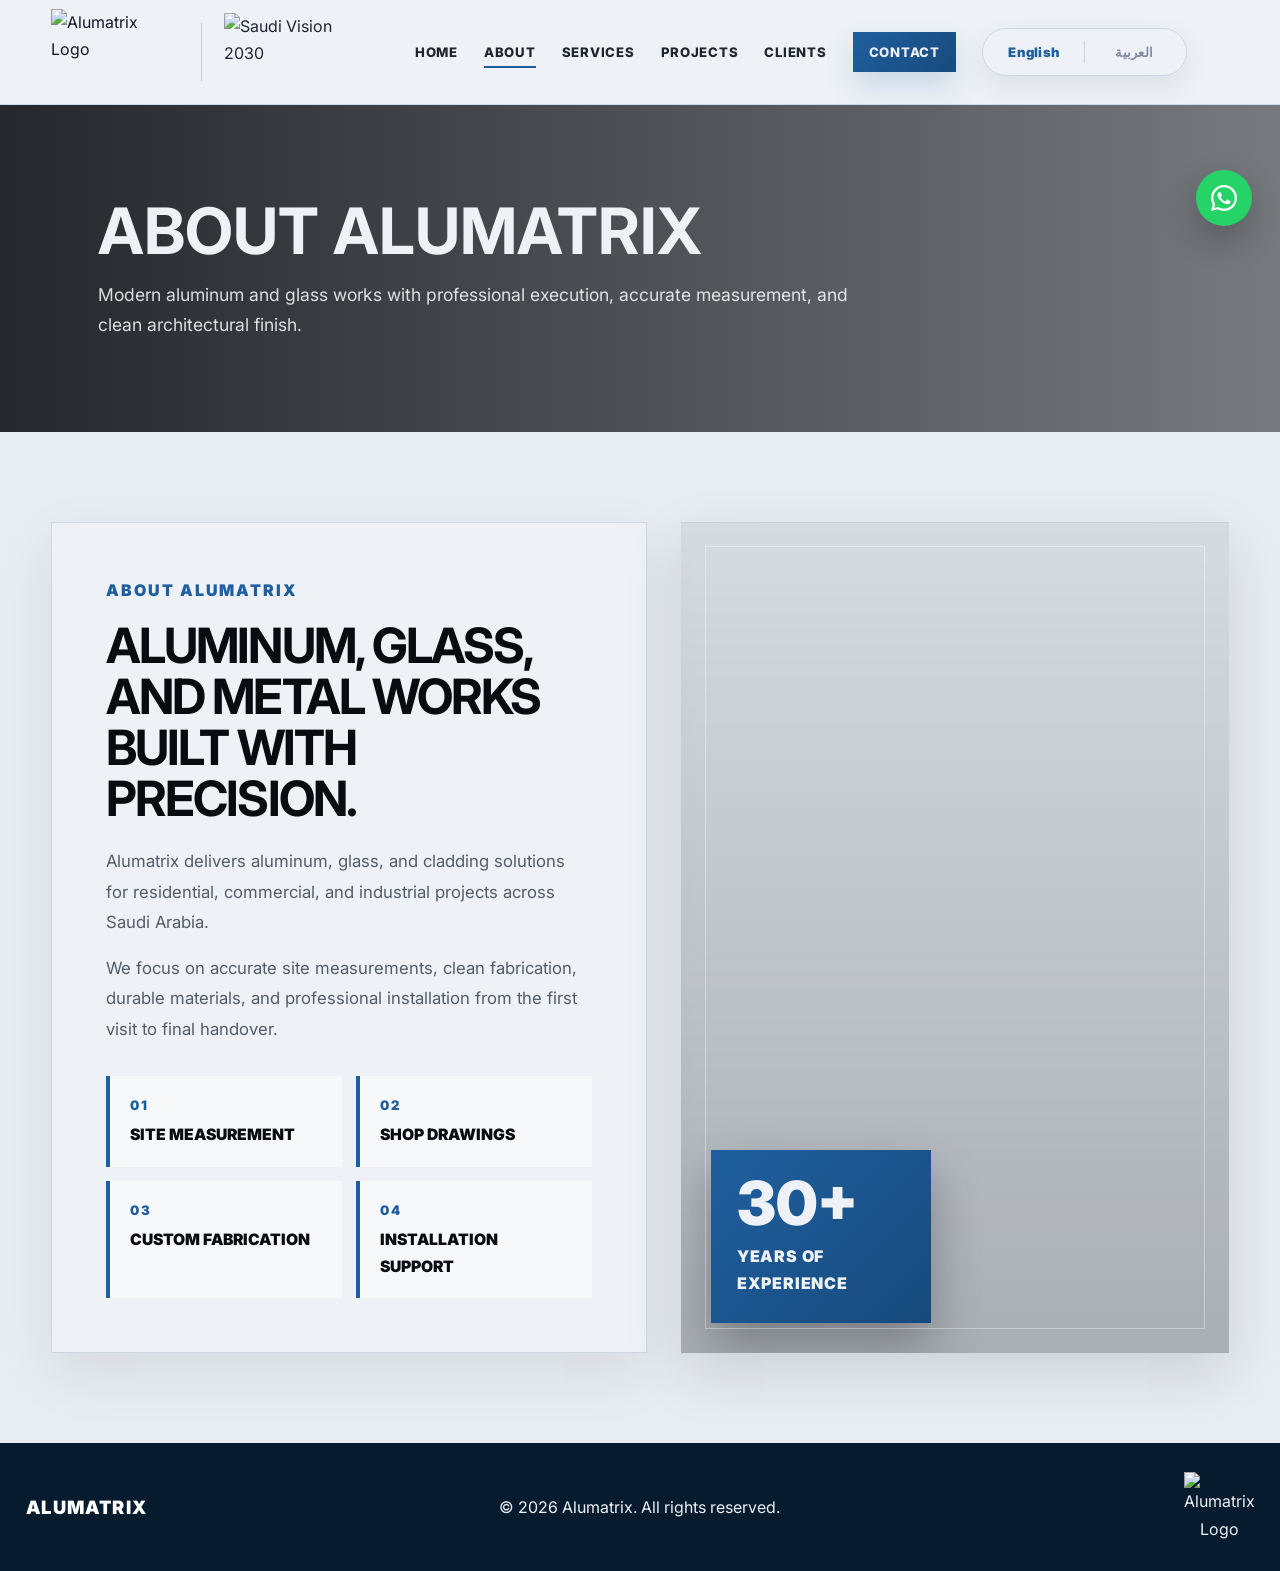
==== about.html @ 8628161f "Add files via upload" ====
<!DOCTYPE html>
<html lang="en">
<head>
  <meta charset="UTF-8">
  <meta name="viewport" content="width=device-width, initial-scale=1.0">

  <title>About Alumatrix | Premium Aluminum, Glass & Metal Works</title>
  <meta name="description" content="Learn about Alumatrix aluminum, glass, cladding, and architectural metal works services.">

  <link rel="preconnect" href="https://fonts.googleapis.com">
  <link rel="preconnect" href="https://fonts.gstatic.com" crossorigin>
  <link href="https://fonts.googleapis.com/css2?family=Cairo:wght@400;600;700;800;900&family=Inter:wght@400;500;600;700;800;900&display=swap" rel="stylesheet">
<link rel="icon" type="image/png" href="images/favicon.png">
<link rel="apple-touch-icon" href="images/favicon.png">
  <link rel="stylesheet" href="styles.css">
</head>

<body>

  <header class="site-header">
    <div class="container navbar">

      <a href="index.html" class="logo logo-pair" aria-label="Alumatrix Home">
        <img src="images/alumatrix-logo.png" alt="Alumatrix Logo" class="site-logo">
        <span class="logo-divider"></span>
        <img src="images/vision2030.png" alt="Saudi Vision 2030" class="vision-logo">
      </a>
      <div class="mobile-lang-center">
        <a href="about.html" class="mobile-lang active-mobile-lang">English</a>
        <span></span>
        <a href="ar-about.html" class="mobile-lang">العربية</a>
      </div>

      <input type="checkbox" id="nav-toggle" class="nav-toggle">

      <label for="nav-toggle" class="nav-toggle-label" aria-label="Open menu">
        <span></span>
        <span></span>
        <span></span>
      </label>

      <nav>
        <ul class="nav-links">
          <li><a href="index.html#home">Home</a></li>
          <li><a class="active" href="index.html#about">About</a></li>
          <li><a href="services.html">Services</a></li>
          <li><a href="projects.html">Projects</a></li>
          <li><a href="clients.html">Clients</a></li>
          <li><a class="nav-cta" href="contact.html">Contact</a></li>
          <li class="lang-toggle-item">
            <div class="lang-toggle" aria-label="Language switcher">
              <a href="about.html" class="lang-option active-lang">English</a>
              <span class="lang-divider"></span>
              <a href="ar-about.html" class="lang-option">العربية</a>
            </div>
          </li>
        </ul>
      </nav>

    </div>
  </header>

  <main>

    <section class="page-hero">
      <div class="container">
        <h1>About Alumatrix</h1>
        <p>
          Modern aluminum and glass works with professional execution, accurate measurement,
          and clean architectural finish.
        </p>
      </div>
    </section>

    <section class="about-company">
      <div class="container about-premium">

        <div class="about-text-card">
          <small class="section-kicker">About Alumatrix</small>

          <h2>Aluminum, glass, and metal works built with precision.</h2>

          <p>
            Alumatrix delivers aluminum, glass, and cladding solutions
            for residential, commercial, and industrial projects across Saudi Arabia.
          </p>

          <p>
            We focus on accurate site measurements, clean fabrication, durable materials,
            and professional installation from the first visit to final handover.
          </p>

          <div class="about-mini-grid">

            <div>
              <strong>01</strong>
              <span>Site Measurement</span>
            </div>

            <div>
              <strong>02</strong>
              <span>Shop Drawings</span>
            </div>

            <div>
              <strong>03</strong>
              <span>Custom Fabrication</span>
            </div>

            <div>
              <strong>04</strong>
              <span>Installation Support</span>
            </div>

          </div>
        </div>

        <div class="about-image-clean">
          <div class="experience-box">
            <strong>30+</strong>
            <span>Years of Experience</span>
          </div>
        </div>

      </div>
    </section>

    

  </main>

  <footer class="footer">
  <div class="container footer-layout">
    <div class="footer-left-text">ALUMATRIX</div>

    <p class="footer-center-text">© <span id="year"></span> Alumatrix. All rights reserved.</p>

    <img src="images/alumatrix-logo-mark.png" alt="Alumatrix Logo" class="footer-right-logo">
  </div>
</footer>

  <script>
    document.getElementById("year").textContent = new Date().getFullYear();

    function sendMessage(event) {
      event.preventDefault();

      const name = document.getElementById("name")?.value.trim() || "";
      const email = document.getElementById("email")?.value.trim() || "";
      const phone = document.getElementById("phone")?.value.trim() || "";
      const message = document.getElementById("message")?.value.trim() || "";

      const subject = encodeURIComponent("New Website Inquiry from " + name);
      const body = encodeURIComponent(
        "Name: " + name + "\n" +
        "Phone: " + phone + "\n" +
        "Email: " + email + "\n\n" +
        "Message:\n" + message
      );

      window.location.href = "mailto:info@alumatrix.co?subject=" + subject + "&body=" + body;
    }
  </script>
<a
  class="whatsapp-float"
  href="https://wa.me/96171612169"
  target="_blank"
  rel="noopener"
  aria-label="Chat on WhatsApp"
>
  <svg viewBox="0 0 32 32" aria-hidden="true">
    <path d="M16.03 3C8.86 3 3.03 8.82 3.03 15.98c0 2.29.6 4.53 1.75 6.5L3 29l6.68-1.75a12.9 12.9 0 0 0 6.35 1.66h.01c7.16 0 12.98-5.82 12.98-12.98C29.02 8.82 23.19 3 16.03 3Zm0 23.72h-.01a10.7 10.7 0 0 1-5.45-1.49l-.39-.23-3.96 1.04 1.06-3.86-.25-.4a10.65 10.65 0 0 1-1.64-5.8c0-5.88 4.78-10.66 10.66-10.66 2.85 0 5.52 1.11 7.54 3.12a10.6 10.6 0 0 1 3.12 7.54c0 5.87-4.78 10.64-10.66 10.64Zm5.84-7.97c-.32-.16-1.9-.94-2.2-1.05-.29-.11-.5-.16-.72.16-.21.32-.83 1.05-1.02 1.27-.19.21-.37.24-.69.08-.32-.16-1.35-.5-2.57-1.58-.95-.85-1.59-1.9-1.78-2.22-.19-.32-.02-.49.14-.65.15-.14.32-.37.48-.56.16-.19.21-.32.32-.53.11-.21.05-.4-.03-.56-.08-.16-.72-1.74-.99-2.38-.26-.62-.53-.54-.72-.55h-.61c-.21 0-.56.08-.85.4-.29.32-1.12 1.09-1.12 2.65s1.15 3.08 1.31 3.29c.16.21 2.25 3.44 5.45 4.83.76.33 1.35.53 1.81.68.76.24 1.45.21 2 .13.61-.09 1.9-.78 2.17-1.53.27-.75.27-1.4.19-1.53-.08-.13-.29-.21-.61-.37Z"/>
  </svg>
</a>
</body>
</html>
---- styles.css ----
:root {
  --black: #080b10;
  --ink: #111827;
  --muted: #667085;
  --line: #cfd7e3;
  --soft: #e8edf3;
  --white: #eef2f6;
  --red: #1f5f9f;
  --red-dark: #174a7c;
  --shadow: 0 24px 70px rgba(8, 11, 16, 0.12);
}

* {
  box-sizing: border-box;
  margin: 0;
  padding: 0;
}

html {
  scroll-behavior: smooth;
}

body {
  background: var(--white);
  color: var(--ink);
  font-family: "Inter", Arial, sans-serif;
  line-height: 1.7;
}

body.rtl {
  direction: rtl;
  text-align: right;
  font-family: "Cairo", Arial, sans-serif;
}

a {
  color: inherit;
  text-decoration: none;
}

img {
  display: block;
  max-width: 100%;
}

.container {
  width: min(1180px, 92%);
  margin: 0 auto;
}



.site-header {
  position: sticky;
  top: 0;
  z-index: 1000;
  background: rgba(238, 242, 246, 0.96);
  backdrop-filter: blur(14px);
  border-bottom: 1px solid rgba(8, 11, 16, 0.08);
}

.navbar {
  min-height: 104px;
  display: flex;
  align-items: center;
  justify-content: space-between;
  gap: 28px;
}

.logo {
  display: flex;
  align-items: center;
  flex: 0 0 auto;
}

.logo-pair {
  gap: 18px;
}

.logo-divider {
  width: 1px;
  height: 58px;
  background: rgba(8, 11, 16, 0.16);
}

.site-logo {
  height: 88px;
  width: auto;
  object-fit: contain;
}

.vision-logo {
  height: 82px;
  width: auto;
  object-fit: contain;
  opacity: 0.94;
}

.nav-links {
  list-style: none;
  display: flex;
  align-items: center;
  gap: 24px;
  font-size: 0.84rem;
  font-weight: 800;
  letter-spacing: 0.055em;
  text-transform: uppercase;
}

body.rtl .nav-links {
  font-size: 0.95rem;
  letter-spacing: 0;
}

.nav-links a {
  position: relative;
  color: #20242b;
  padding: 10px 0;
}

.nav-links a::after {
  content: "";
  position: absolute;
  right: 0;
  bottom: 2px;
  height: 2px;
  width: 0;
  background: var(--red);
  transition: 0.22s ease;
}

.nav-links a:hover::after,
.nav-links a.active::after {
  width: 100%;
  left: 0;
  right: auto;
}

.nav-cta {
  background: var(--red);
  color: var(--white) !important;
  padding: 12px 18px !important;
  box-shadow: 0 14px 28px rgba(31, 95, 159, 0.18);
}

.nav-cta::after {
  display: none;
}

/* Hero */
.hero {
  min-height: calc(100vh - 104px);
  display: flex;
  align-items: center;
  color: var(--white);
  background-image:
    linear-gradient(90deg, rgba(8, 11, 16, 0.78), rgba(8, 11, 16, 0.18)),
    url("images/hero-clean.jpg");
  background-size: cover;
  background-position: center center;
  background-repeat: no-repeat;
}

body.rtl .hero {
  background-image:
    linear-gradient(270deg, rgba(8, 11, 16, 0.78), rgba(8, 11, 16, 0.18)),
    url("images/hero-clean.jpg");
}

.hero-inner {
  max-width: 770px;
  padding: 64px 0;
}

.kicker {
  display: inline-flex;
  gap: 10px;
  flex-wrap: wrap;
  margin-bottom: 24px;
}

.kicker span {
  border: 1px solid rgba(255, 255, 255, 0.42);
  background: rgba(255, 255, 255, 0.06);
  padding: 8px 12px;
  font-size: 0.78rem;
  font-weight: 900;
  letter-spacing: 0.08em;
  text-transform: uppercase;
}

body.rtl .kicker span {
  font-size: 0.9rem;
  letter-spacing: 0;
}

.hero h1 {
  font-size: clamp(2.8rem, 6.5vw, 6.1rem);
  line-height: 0.95;
  letter-spacing: -0.055em;
  text-transform: uppercase;
  margin-bottom: 24px;
}

body.rtl .hero h1 {
  letter-spacing: 0;
  line-height: 1.12;
}

.hero h1 span {
  color: #2f80c9;
}

.hero p {
  max-width: 680px;
  margin-bottom: 34px;
  color: rgba(238, 242, 246, 0.88);
  font-size: 1.14rem;
}

.btn-row {
  display: flex;
  flex-wrap: wrap;
  gap: 14px;
}

.btn {
  display: inline-flex;
  min-height: 52px;
  align-items: center;
  justify-content: center;
  padding: 0 24px;
  border: 1px solid transparent;
  font-weight: 900;
  text-transform: uppercase;
  letter-spacing: 0.04em;
  transition: 0.22s ease;
}

body.rtl .btn {
  letter-spacing: 0;
}

.btn-primary {
  background: var(--red);
  color: var(--white);
  box-shadow: 0 18px 38px rgba(31, 95, 159, 0.25);
}

.btn-primary:hover {
  background: var(--red-dark);
  transform: translateY(-2px);
}

.btn-outline {
  border-color: rgba(255, 255, 255, 0.62);
  background: rgba(255, 255, 255, 0.04);
  color: var(--white);
}

.btn-outline:hover {
  background: var(--white);
  color: var(--black);
}

/* Page Hero */
.page-hero {
  padding: 92px 0;
  background:
    linear-gradient(90deg, rgba(8, 11, 16, 0.88), rgba(8, 11, 16, 0.52)),
    url("images/hero-clean.jpg");
  background-size: cover;
  background-position: center;
  color: var(--white);
}

body.rtl .page-hero {
  background:
    linear-gradient(270deg, rgba(8, 11, 16, 0.88), rgba(8, 11, 16, 0.52)),
    url("images/hero-clean.jpg");
  background-size: cover;
  background-position: center;
}

.page-hero h1 {
  font-size: clamp(2.5rem, 5vw, 4.7rem);
  line-height: 1.05;
  text-transform: uppercase;
}

body.rtl .page-hero h1 {
  text-transform: none;
}

.page-hero p {
  max-width: 780px;
  margin-top: 16px;
  color: rgba(255, 255, 255, 0.84);
  font-size: 1.1rem;
}

/* Sections */
section {
  padding: 88px 0;
}

.section-title {
  max-width: 840px;
  margin: 0 auto 48px;
  text-align: center;
}

.section-title small {
  color: var(--red);
  font-size: 1.25rem;
  font-weight: 900;
  letter-spacing: 0.12em;
  text-transform: uppercase;
}

body.rtl .section-title small {
  letter-spacing: 0;
}

.section-title h2 {
  margin-top: 10px;
  color: var(--black);
  font-size: clamp(2rem, 4vw, 3.45rem);
  line-height: 1.08;
  text-transform: uppercase;
}

body.rtl .section-title h2 {
  line-height: 1.22;
  text-transform: none;
}

.section-title p {
  margin-top: 16px;
  color: var(--muted);
  font-size: 1.05rem;
}

.split {
  display: grid;
  grid-template-columns: 0.95fr 1.05fr;
  gap: 54px;
  align-items: center;
}

.image-panel {
  min-height: 500px;
  position: relative;
  background:
    linear-gradient(rgba(8, 11, 16, 0.05), rgba(8, 11, 16, 0.18)),
    url("https://images.unsplash.com/photo-1504917595217-d4dc5ebe6122?auto=format&fit=crop&w=1400&q=80") center/cover;
  box-shadow: var(--shadow);
}

.badge-panel {
  position: absolute;
  bottom: 28px;
  left: 28px;
  max-width: 260px;
  padding: 24px 28px;
  background: var(--red);
  color: var(--white);
}

body.rtl .badge-panel {
  left: auto;
  right: 28px;
}

.badge-panel strong {
  display: block;
  font-size: 2.8rem;
  line-height: 0.9;
}

.content-block h3 {
  margin-bottom: 20px;
  color: var(--black);
  font-size: clamp(1.9rem, 3vw, 2.6rem);
  line-height: 1.15;
  text-transform: uppercase;
}

body.rtl .content-block h3 {
  line-height: 1.3;
  text-transform: none;
}

.content-block p {
  margin-bottom: 16px;
  color: #545d6a;
}

.check-grid {
  display: grid;
  grid-template-columns: repeat(2, 1fr);
  gap: 14px;
  margin-top: 28px;
}

.check-item {
  border-left: 4px solid var(--red);
  background: var(--soft);
  padding: 16px;
  font-weight: 900;
}

body.rtl .check-item {
  border-left: none;
  border-right: 4px solid var(--red);
}

.gray {
  background: var(--soft);
}

.card-grid {
  display: grid;
  grid-template-columns: repeat(3, 1fr);
  gap: 26px;
}

.service-card,
.project-card,
.info-card {
  min-height: 260px;
  border: 1px solid var(--line);
  background: var(--white);
  padding: 32px;
  box-shadow: 0 10px 35px rgba(8, 11, 16, 0.04);
  transition: 0.22s ease;
}

.service-card:hover,
.project-card:hover,
.info-card:hover {
  transform: translateY(-6px);
  box-shadow: var(--shadow);
}

.service-number {
  color: var(--red);
  font-size: 0.82rem;
  font-weight: 900;
  letter-spacing: 0.12em;
}

.service-card h3,
.info-card h3 {
  margin: 16px 0 12px;
  color: var(--black);
  font-size: 1.25rem;
  text-transform: uppercase;
}

body.rtl .service-card h3,
body.rtl .info-card h3 {
  text-transform: none;
}

.service-card p,
.info-card p {
  color: var(--muted);
}

.dark {
  background: var(--black);
  color: var(--white);
}

.dark .section-title h2,
.dark .section-title p {
  color: var(--white);
}

.process-grid {
  display: grid;
  grid-template-columns: repeat(4, 1fr);
  gap: 1px;
  background: rgba(255, 255, 255, 0.18);
}

.process-item {
  min-height: 190px;
  background: #121821;
  padding: 34px 26px;
}

.process-item strong {
  display: block;
  margin-bottom: 12px;
  color: #2f80c9;
  font-size: 2rem;
}

.process-item h3 {
  margin-bottom: 8px;
}

.process-item p {
  color: rgba(255, 255, 255, 0.72);
  font-size: 0.95rem;
}

.project-grid {
  display: grid;
  grid-template-columns: repeat(3, 1fr);
  gap: 24px;
}

.project-card {
  min-height: 360px;
  padding: 0;
  overflow: hidden;
  position: relative;
  display: flex;
  align-items: flex-end;
  color: var(--white);
}

.project-card::before {
  content: "";
  position: absolute;
  inset: 0;
  z-index: 1;
  background: linear-gradient(to top, rgba(8, 11, 16, 0.86), rgba(8, 11, 16, 0.12));
}

.project-card.one {
  background: url("https://images.unsplash.com/photo-1494526585095-c41746248156?auto=format&fit=crop&w=900&q=80") center/cover;
}

.project-card.two {
  background: url("https://images.unsplash.com/photo-1518005020951-eccb494ad742?auto=format&fit=crop&w=900&q=80") center/cover;
}

.project-card.three {
  background: url("https://images.unsplash.com/photo-1497366754035-f200968a6e72?auto=format&fit=crop&w=900&q=80") center/cover;
}

.project-card div {
  position: relative;
  z-index: 2;
  padding: 28px;
}

.project-card h3 {
  margin-bottom: 8px;
  font-size: 1.35rem;
  text-transform: uppercase;
}

body.rtl .project-card h3 {
  text-transform: none;
}

.client-strip {
  border-top: 1px solid var(--line);
  border-bottom: 1px solid var(--line);
  background: var(--soft);
  padding: 44px 0;
}

.client-grid {
  display: grid;
  grid-template-columns: repeat(5, 1fr);
  gap: 16px;
  text-align: center;
}

.client-grid div {
  border: 1px solid var(--line);
  background: var(--white);
  padding: 20px 12px;
  color: #4b5563;
  font-weight: 900;
  text-transform: uppercase;
}

body.rtl .client-grid div {
  text-transform: none;
}

.contact-grid {
  display: grid;
  grid-template-columns: 0.9fr 1.1fr;
  gap: 42px;
  align-items: stretch;
}

.contact-panel {
  background: var(--black);
  color: var(--white);
  padding: 42px;
}

.contact-panel h2 {
  margin-bottom: 18px;
  font-size: clamp(2rem, 4vw, 3rem);
  line-height: 1.1;
  text-transform: uppercase;
}

body.rtl .contact-panel h2 {
  line-height: 1.25;
  text-transform: none;
}

.contact-panel p {
  margin-bottom: 24px;
  color: rgba(255, 255, 255, 0.72);
}

.contact-line {
  border-top: 1px solid rgba(255, 255, 255, 0.16);
  padding: 16px 0;
  font-weight: 800;
}

.contact-line a {
  color: var(--white);
  text-decoration: underline;
}

form {
  display: grid;
  gap: 16px;
  border: 1px solid var(--line);
  background: var(--soft);
  padding: 38px;
}

input,
textarea {
  width: 100%;
  border: 1px solid #d7dbe1;
  background: var(--white);
  padding: 15px 16px;
  font: inherit;
  outline: none;
}

input:focus,
textarea:focus {
  border-color: var(--red);
}

textarea {
  min-height: 150px;
  resize: vertical;
}

body.rtl input,
body.rtl textarea {
  direction: rtl;
  text-align: right;
}

.footer {
  background: var(--black);
  color: rgba(255, 255, 255, 0.72);
  text-align: center;
  padding: 28px 0;
}

/* Home Stats */
.home-stats {
  border-top: 1px solid rgba(8, 11, 16, 0.08);
  border-bottom: 1px solid rgba(8, 11, 16, 0.08);
  background: #f3f5f8;
  padding: 64px 0;
}

.home-stats-grid {
  display: grid;
  grid-template-columns: 1fr 1fr;
  align-items: center;
  text-align: center;
}

.home-stat {
  padding: 14px 32px;
}

.home-stat + .home-stat {
  border-left: 1px solid #d4d9e1;
}

body.rtl .home-stat + .home-stat {
  border-left: none;
  border-right: 1px solid #d4d9e1;
}

.home-stat-number {
  display: block;
  margin-bottom: 12px;
  color: #1f2d6f;
  font-size: clamp(3rem, 6vw, 5rem);
  font-weight: 900;
  line-height: 1;
  letter-spacing: -0.04em;
}

.home-stat-title {
  color: #424b5a;
  font-size: 1.05rem;
  font-weight: 800;
  letter-spacing: 0.04em;
  text-transform: uppercase;
}

body.rtl .home-stat-title {
  font-size: 1.15rem;
  letter-spacing: 0;
  text-transform: none;
}

.flip-text {
  display: inline-flex;
  justify-content: center;
  gap: 2px;
  perspective: 900px;
}

.flip-letter {
  display: inline-block;
  transform: rotateX(180deg);
  opacity: 0;
  animation: flipLetter 0.9s ease forwards;
}

.flip-space {
  display: inline-block;
  width: 0.35em;
}

@keyframes flipLetter {
  0% {
    transform: rotateX(180deg);
    opacity: 0;
  }

  100% {
    transform: rotateX(0deg);
    opacity: 1;
  }
}

/* Responsive */
@media (max-width: 980px) {
  .navbar {
    min-height: auto;
    padding: 16px 0;
    align-items: flex-start;
  }

  .site-logo {
    height: 76px;
  }

  .vision-logo {
    height: 68px;
  }

  .nav-links {
    flex-wrap: wrap;
    justify-content: flex-end;
    gap: 12px 18px;
    font-size: 0.78rem;
  }

  body.rtl .nav-links {
    justify-content: flex-start;
  }

  .split,
  .contact-grid {
    grid-template-columns: 1fr;
  }

  .card-grid,
  .project-grid {
    grid-template-columns: repeat(2, 1fr);
  }

  .process-grid,
  .client-grid {
    grid-template-columns: repeat(2, 1fr);
  }
}

@media (max-width: 1180px) {
  .topbar .container {
    display: block;
  }

  .topbar span {
    display: block;
    margin: 3px 0;
  }

  .navbar {
    display: block;
  }

  .logo {
    margin-bottom: 14px;
  }

  .logo-pair {
    gap: 10px;
  }

  .logo-divider {
    height: 42px;
  }

  .site-logo {
    height: 62px;
  }

  .vision-logo {
    height: 58px;
  }

  .nav-links {
    align-items: flex-start;
    justify-content: flex-start;
    gap: 10px 14px;
    font-size: 0.74rem;
  }

  .nav-cta {
    padding: 9px 12px !important;
  }

  .hero {
    min-height: 430px;
    background-position: center center;
  }

  .hero-inner {
    padding: 48px 0;
  }

  .hero h1 {
    font-size: clamp(2.4rem, 12vw, 4rem);
  }

  section {
    padding: 70px 0;
  }

  .card-grid,
  .project-grid,
  .process-grid,
  .client-grid,
  .check-grid,
  .home-stats-grid {
    grid-template-columns: 1fr;
  }

  .home-stat + .home-stat {
    border-left: none;
    border-top: 1px solid #d4d9e1;
  }

  body.rtl .home-stat + .home-stat {
    border-right: none;
    border-top: 1px solid #d4d9e1;
  }

  .image-panel {
    min-height: 360px;
  }

  .btn {
    width: 100%;
  }
}


/* =============================
   HARD MOBILE WIDTH FIX
   Stops wide text/logo/navbar from forcing horizontal overflow
============================= */
html,
body {
  width: 100%;
  max-width: 100%;
  overflow-x: hidden;
}

*,
*::before,
*::after {
  box-sizing: border-box;
}

img,
video,
iframe {
  max-width: 100%;
}

@media (max-width: 1180px) {
  body {
    width: 100%;
    overflow-x: hidden;
  }

  .topbar,
  .site-header,
  main,
  section,
  .hero,
  .home-stats,
  .footer {
    width: 100%;
    max-width: 100%;
    overflow-x: hidden;
  }

  .container {
    width: 100%;
    max-width: 100%;
    padding-left: 18px;
    padding-right: 18px;
    margin-left: auto;
    margin-right: auto;
  }

  .navbar {
    width: 100%;
    display: block;
  }

  .logo-pair {
    width: 100%;
    justify-content: flex-start;
    gap: 10px;
  }

  .site-logo {
    height: 58px;
  }

  .vision-logo {
    height: 52px;
    max-width: 130px;
  }

  .nav-links {
    width: 100%;
    max-width: 100%;
    display: flex;
    flex-wrap: wrap;
    justify-content: flex-start;
    gap: 8px 13px;
    font-size: 0.72rem;
  }

  .hero {
    min-height: calc(100vh - 120px);
    background-size: cover;
    background-position: center center;
  }

  .hero-inner {
    width: 100%;
    max-width: 100%;
    padding: 52px 0;
  }

  .hero h1 {
    max-width: 100%;
    font-size: clamp(2.15rem, 11vw, 3.6rem);
    line-height: 1;
    word-break: normal;
  }

  .hero p {
    max-width: 100%;
    font-size: 1rem;
  }

  .btn-row,
  .btn {
    width: 100%;
  }

  .home-stats-grid {
    width: 100%;
    max-width: 100%;
    grid-template-columns: 1fr;
  }

  .home-stat {
    width: 100%;
    max-width: 100%;
    overflow: hidden;
    padding-left: 12px;
    padding-right: 12px;
  }

  .home-stat-number {
    max-width: 100%;
    font-size: clamp(2.7rem, 12vw, 4rem);
    line-height: 1.05;
  }

  .flip-text {
    display: flex;
    width: 100%;
    max-width: 100%;
    flex-wrap: wrap;
    justify-content: center;
    gap: 1px;
    white-space: normal;
    overflow-wrap: anywhere;
  }

  .flip-letter {
    flex: 0 0 auto;
  }

  .home-stat-title {
    font-size: 0.92rem;
  }
}


/* =============================
   Mobile Hamburger Navigation
============================= */

.nav-toggle {
  display: none;
}

.nav-toggle-label {
  display: none;
}

@media (max-width: 1180px) {
  .navbar {
    position: relative;
    display: flex;
    align-items: center;
    justify-content: space-between;
    min-height: 92px;
    padding: 12px 0;
  }

  .logo {
    margin-bottom: 0;
  }

  .logo-pair {
    width: auto;
    max-width: calc(100% - 70px);
    justify-content: flex-start;
  }

  .site-logo {
    height: 54px;
  }

  .vision-logo {
    height: 48px;
    max-width: 116px;
  }

  .logo-divider {
    height: 40px;
  }

  .nav-toggle {
    display: none;
  }

  .nav-toggle-label {
    width: 46px;
    height: 42px;
    display: inline-flex;
    flex-direction: column;
    align-items: center;
    justify-content: center;
    gap: 6px;
    border: 1px solid rgba(8, 11, 16, 0.16);
    border-radius: 8px;
    cursor: pointer;
    background: #eef2f6;
    flex: 0 0 auto;
  }

  .nav-toggle-label span {
    width: 22px;
    height: 2px;
    display: block;
    background: var(--black);
    transition: 0.25s ease;
  }

  .nav-links {
    position: absolute;
    top: calc(100% + 1px);
    left: 0;
    right: 0;
    z-index: 999;
    width: 100%;
    max-width: 100%;
    display: none;
    flex-direction: column;
    align-items: stretch;
    gap: 0;
    padding: 12px 18px 18px;
    background: #eef2f6;
    border-top: 1px solid rgba(8, 11, 16, 0.08);
    box-shadow: 0 20px 40px rgba(8, 11, 16, 0.14);
  }

  .nav-links li {
    width: 100%;
  }

  .nav-links a {
    width: 100%;
    display: block;
    padding: 13px 0;
    border-bottom: 1px solid rgba(8, 11, 16, 0.08);
    font-size: 0.88rem;
  }

  .nav-links a::after {
    display: none;
  }

  .nav-links .nav-cta {
    margin-top: 12px;
    text-align: center;
    border-bottom: none;
  }

  .nav-toggle:checked ~ nav .nav-links {
    display: flex;
  }

  .nav-toggle:checked + .nav-toggle-label span:nth-child(1) {
    transform: translateY(8px) rotate(45deg);
  }

  .nav-toggle:checked + .nav-toggle-label span:nth-child(2) {
    opacity: 0;
  }

  .nav-toggle:checked + .nav-toggle-label span:nth-child(3) {
    transform: translateY(-8px) rotate(-45deg);
  }
}


/* =============================
   Language Toggle + Inline Mobile Menu
============================= */

.lang-toggle {
  display: inline-flex;
  align-items: center;
  justify-content: center;
  gap: 14px;
  min-width: 190px;
  padding: 12px 22px;
  border: 1px solid #d9deea;
  border-radius: 999px;
  background: #eef2f6;
  box-shadow: 0 10px 28px rgba(8, 11, 16, 0.08);
  color: #8088a2 !important;
  font-size: 0.9rem;
  font-weight: 900;
  letter-spacing: 0.02em;
  white-space: nowrap;
}

.lang-toggle::after {
  display: none !important;
}

.lang-toggle .lang-current {
  color: #0ea5d8;
}

.lang-toggle .lang-divider {
  width: 1px;
  height: 20px;
  flex: 0 0 1px;
  background: #cbd3e1;
}

.lang-toggle .lang-other {
  color: #8088a2;
}
.lang-toggle::after {
  display: none !important;
}

.lang-toggle .lang-current {
  color: #0ea5d8;
}

.lang-toggle .lang-divider {
  width: 1px;
  height: 18px;
  background: #cbd3e1;
}

.lang-toggle .lang-other {
  color: #8088a2;
}

@media (max-width: 1180px) {
  .navbar {
    display: flex;
    flex-wrap: wrap;
    align-items: center;
  }

  .logo-pair {
    flex: 1 1 auto;
  }

  .nav-toggle-label {
    margin-left: auto;
  }

  body.rtl .nav-toggle-label {
    margin-left: 0;
    margin-right: auto;
  }

  /* The menu opens inside the page, not floating over it */
  .nav-links {
    position: static !important;
    width: 100%;
    flex: 0 0 100%;
    display: none;
    margin-top: 14px;
    padding: 14px 0 0;
    background: transparent;
    border-top: 1px solid rgba(8, 11, 16, 0.08);
    box-shadow: none;
  }

  .nav-toggle:checked ~ nav {
    width: 100%;
    flex: 0 0 100%;
  }

  .nav-toggle:checked ~ nav .nav-links {
    display: flex;
  }

  .nav-links li {
    width: 100%;
  }

  .nav-links a {
    border-bottom: 1px solid rgba(8, 11, 16, 0.08);
  }

  .nav-links li.lang-toggle-item {
    display: flex;
    justify-content: center;
    padding: 12px 0 4px;
  }

  .nav-links li.lang-toggle-item a {
    width: auto;
    border-bottom: none;
  }

  .lang-toggle {
    min-width: 180px;
    justify-content: center;
    padding: 10px 18px;
  }
}
/* =============================
   Clean Language Toggle + Mobile Menu
   Paste this at the VERY BOTTOM of styles.css
============================= */

.lang-toggle {
  width: 220px;
  min-width: 220px;
  height: 56px;
  display: inline-flex !important;
  align-items: center;
  justify-content: center;
  gap: 0;
  padding: 0 18px !important;
  border: 1px solid #d9deea;
  border-radius: 999px;
  background: #eef2f6;
  box-shadow: 0 10px 28px rgba(8, 11, 16, 0.08);
  color: #8088a2 !important;
  font-size: 0.9rem;
  font-weight: 900;
  letter-spacing: 0.03em;
  white-space: nowrap;
  text-transform: none;
}

.lang-toggle::after {
  display: none !important;
}

.lang-toggle .lang-other,
.lang-toggle .lang-current {
  flex: 1;
  display: inline-flex;
  align-items: center;
  justify-content: center;
  line-height: 1;
}

.lang-toggle .lang-other {
  color: #8088a2;
}

.lang-toggle .lang-current {
  color: #0ea5d8;
}

.lang-toggle .lang-divider {
  width: 1px;
  height: 22px;
  flex: 0 0 1px;
  background: #cbd3e1;
  margin: 0 12px;
}

/* Mobile menu opens inside the page */
@media (max-width: 1180px) {
  .navbar {
    display: flex;
    flex-wrap: wrap;
    align-items: center;
  }

  .logo-pair {
    flex: 1 1 auto;
    max-width: calc(100% - 70px);
  }

  .nav-toggle-label {
    margin-left: auto;
  }

  body.rtl .nav-toggle-label {
    margin-left: 0;
    margin-right: auto;
  }

  .nav-links {
    position: static !important;
    width: 100%;
    flex: 0 0 100%;
    display: none;
    margin-top: 14px;
    padding: 14px 0 0;
    background: transparent;
    border-top: 1px solid rgba(8, 11, 16, 0.08);
    box-shadow: none;
  }

  .nav-toggle:checked ~ nav {
    width: 100%;
    flex: 0 0 100%;
  }

  .nav-toggle:checked ~ nav .nav-links {
    display: flex;
  }

  .nav-links li {
    width: 100%;
  }

  .nav-links a {
    width: 100%;
    display: block;
    padding: 13px 0;
    border-bottom: 1px solid rgba(8, 11, 16, 0.08);
  }

  .nav-links li.lang-toggle-item {
    display: flex;
    justify-content: center;
    padding: 16px 0 8px;
  }

  .nav-links li.lang-toggle-item a {
    width: 220px;
    border-bottom: none;
  }

  .lang-toggle {
    width: 220px;
    min-width: 220px;
    max-width: 220px;
    height: 56px;
    padding: 0 18px !important;
  }
}
/* =============================
   Final Mobile Menu Alignment Fix
============================= */

@media (max-width: 1180px) {
  .nav-links {
    padding-left: 26px !important;
    padding-right: 18px !important;
  }

  .nav-links li {
    text-align: left;
  }

  .nav-links a {
    text-align: left;
    padding-left: 6px;
  }

  .nav-links .nav-cta {
    text-align: center;
  }

  .nav-links li.lang-toggle-item {
    justify-content: flex-start;
    padding-left: 6px;
  }

  .lang-toggle {
    margin-left: 0;
  }
}
/* =============================
   Final Language Toggle + Province Text Fix
============================= */

.lang-toggle {
  width: 220px;
  height: 56px;
  display: inline-flex !important;
  align-items: center;
  justify-content: center;
  padding: 0 18px !important;
  border: 1px solid #d9deea;
  border-radius: 999px;
  background: #eef2f6;
  box-shadow: 0 10px 28px rgba(8, 11, 16, 0.08);
}

.lang-toggle::after {
  display: none !important;
}

.lang-option {
  flex: 1;
  display: inline-flex !important;
  align-items: center;
  justify-content: center;
  border-bottom: none !important;
  color: #8088a2 !important;
  font-size: 0.9rem;
  font-weight: 900;
  text-transform: none;
  letter-spacing: 0.02em;
  white-space: nowrap;
}

.lang-option::after {
  display: none !important;
}

.lang-option.active-lang {
  color: #0ea5d8 !important;
}

.lang-divider {
  width: 1px;
  height: 22px;
  flex: 0 0 1px;
  background: #cbd3e1;
  margin: 0 12px;
}

.province-lines {
  display: flex;
  flex-direction: column;
  align-items: center;
  justify-content: center;
  gap: 8px;
  line-height: 0.9;
  white-space: nowrap;
  text-align: center;
}

.flip-word {
  display: inline-flex;
  justify-content: center;
  gap: 2px;
  white-space: nowrap;
}

.province-amp {
  display: block;
  font-size: 0.72em;
  line-height: 0.8;
  text-align: center;
}

@media (max-width: 1180px) {
  .nav-links li.lang-toggle-item {
    display: flex !important;
    justify-content: center !important;
    align-items: center;
    width: 100%;
    padding: 18px 0 10px !important;
  }

  .nav-links li.lang-toggle-item .lang-toggle {
    margin-left: auto;
    margin-right: auto;
  }

  .province-lines {
    font-size: clamp(2.4rem, 11vw, 3.6rem);
    gap: 7px;
  }

  .province-amp {
    font-size: 0.68em;
  }

  .home-stat-title {
    margin-top: 14px;
  }
}
@media (max-width: 1180px) {
  body.rtl .nav-toggle-label {
    margin-right: auto;
    margin-left: 0;
  }

  body.rtl .nav-links {
    text-align: right;
    padding-right: 26px !important;
    padding-left: 18px !important;
  }

  body.rtl .nav-links li {
    text-align: right;
  }

  body.rtl .nav-links a {
    text-align: right;
    padding-right: 6px;
    padding-left: 0;
  }

  body.rtl .nav-links .nav-cta {
    text-align: center;
  }

  body.rtl .nav-links li.lang-toggle-item {
    justify-content: center !important;
    padding-right: 0 !important;
  }
}
/* Mobile language toggle in navbar center */
.mobile-lang-center {
  display: none;
}

@media (max-width: 1180px) {
  .navbar {
    display: grid !important;
    grid-template-columns: auto 1fr auto;
    align-items: center;
    gap: 10px;
  }

  .logo-pair {
    max-width: none !important;
    width: auto !important;
  }

  .mobile-lang-center {
    display: inline-flex;
    align-items: center;
    justify-content: center;
    justify-self: center;
    min-width: 132px;
    padding: 7px 10px;
    border: 1px solid #d9deea;
    border-radius: 999px;
    background: #eef2f6;
    box-shadow: 0 8px 20px rgba(8, 11, 16, 0.08);
    font-size: 0.72rem;
    font-weight: 900;
    white-space: nowrap;
  }

  .mobile-lang-center span {
    width: 1px;
    height: 16px;
    margin: 0 8px;
    background: #cbd3e1;
  }

  .mobile-lang {
    color: #8088a2;
    text-decoration: none;
  }

  .active-mobile-lang {
    color: #0ea5d8;
  }

  .nav-toggle-label {
    justify-self: end;
    margin: 0 !important;
  }

  .navbar nav {
    grid-column: 1 / -1;
    width: 100%;
  }

  .nav-links li.lang-toggle-item {
    display: none !important;
  }
}
/* =============================
   Premium About Page
============================= */

.about-company {
  background:
    linear-gradient(135deg, #eef2f6 0%, #f3f5f8 100%);
  padding: 96px 0;
}

.about-grid {
  display: grid;
  grid-template-columns: 0.95fr 1.05fr;
  gap: 58px;
  align-items: center;
}

.about-visual {
  min-height: 560px;
  position: relative;
  background:
    linear-gradient(135deg, rgba(8, 11, 16, 0.18), rgba(8, 11, 16, 0.02)),
    url("images/hero-clean.jpg");
  background-size: cover;
  background-position: center;
  box-shadow: var(--shadow);
  overflow: hidden;
}

.about-visual::before {
  content: "";
  position: absolute;
  inset: 24px;
  border: 1px solid rgba(255, 255, 255, 0.35);
}

.about-metal-card {
  position: absolute;
  left: 34px;
  bottom: 34px;
  width: 230px;
  padding: 26px;
  background: linear-gradient(135deg, #1f5f9f, #174a7c);
  color: #eef2f6;
  box-shadow: 0 24px 50px rgba(8, 11, 16, 0.28);
}

.about-metal-card span {
  display: block;
  font-size: 4rem;
  font-weight: 900;
  line-height: 0.9;
}

.about-metal-card p {
  margin-top: 10px;
  font-weight: 900;
  text-transform: uppercase;
  letter-spacing: 0.05em;
}

.about-content {
  max-width: 680px;
}

.section-kicker {
  display: inline-block;
  margin-bottom: 14px;
  color: var(--red);
  font-size: 1.15rem;
  font-weight: 900;
  letter-spacing: 0.12em;
  text-transform: uppercase;
}

.about-content h2 {
  margin-bottom: 22px;
  color: var(--black);
  font-size: clamp(2.2rem, 4vw, 3.8rem);
  line-height: 1.05;
  text-transform: uppercase;
}

.about-content p {
  margin-bottom: 16px;
  color: #545d6a;
  font-size: 1.05rem;
}

.about-features {
  display: grid;
  grid-template-columns: repeat(2, 1fr);
  gap: 18px;
  margin-top: 34px;
}

.about-features div {
  border: 1px solid var(--line);
  background: #eef2f6;
  padding: 22px;
  box-shadow: 0 10px 35px rgba(8, 11, 16, 0.04);
}

.about-features strong {
  color: var(--red);
  font-size: 0.85rem;
  font-weight: 900;
  letter-spacing: 0.12em;
}

.about-features h3 {
  margin: 10px 0 8px;
  color: var(--black);
  font-size: 1.05rem;
  text-transform: uppercase;
}

.about-features p {
  margin: 0;
  color: var(--muted);
  font-size: 0.95rem;
}

/* Mobile */
@media (max-width: 900px) {
  .about-grid {
    grid-template-columns: 1fr;
  }

  .about-visual {
    min-height: 420px;
  }

  .about-features {
    grid-template-columns: 1fr;
  }
}

@media (max-width: 1180px) {
  .about-company {
    padding: 70px 0;
  }

  .about-visual {
    min-height: 340px;
  }

  .about-metal-card {
    left: 22px;
    bottom: 22px;
    width: 190px;
    padding: 20px;
  }

  .about-metal-card span {
    font-size: 3rem;
  }

  .about-content h2 {
    font-size: 2.1rem;
  }
}
/* =============================
   Clean Professional About Layout
============================= */

.about-company {
  background: #f4f6f8;
  padding: 90px 0;
}

.about-premium {
  display: grid;
  grid-template-columns: 1fr 0.92fr;
  gap: 34px;
  align-items: stretch;
}

.about-text-card {
  background: #eef2f6;
  border: 1px solid #e1e5ea;
  padding: 54px;
  box-shadow: 0 20px 55px rgba(8, 11, 16, 0.08);
}

.section-kicker {
  display: inline-block;
  margin-bottom: 16px;
  color: var(--red);
  font-size: 1rem;
  font-weight: 900;
  letter-spacing: 0.12em;
  text-transform: uppercase;
}

.about-text-card h2 {
  max-width: 720px;
  margin-bottom: 22px;
  color: var(--black);
  font-size: clamp(2.15rem, 3.8vw, 4rem);
  line-height: 1.05;
  letter-spacing: -0.04em;
  text-transform: uppercase;
}

.about-text-card p {
  max-width: 680px;
  margin-bottom: 16px;
  color: #525c69;
  font-size: 1.05rem;
  line-height: 1.8;
}

.about-mini-grid {
  display: grid;
  grid-template-columns: repeat(2, 1fr);
  gap: 14px;
  margin-top: 32px;
}

.about-mini-grid div {
  border-left: 4px solid var(--red);
  background: #f7f8fa;
  padding: 18px 20px;
}

.about-mini-grid strong {
  display: block;
  margin-bottom: 6px;
  color: var(--red);
  font-size: 0.82rem;
  font-weight: 900;
  letter-spacing: 0.12em;
}

.about-mini-grid span {
  display: block;
  color: var(--black);
  font-size: 0.98rem;
  font-weight: 900;
  text-transform: uppercase;
}

.about-image-clean {
  min-height: 560px;
  position: relative;
  background:
    linear-gradient(180deg, rgba(8, 11, 16, 0.08), rgba(8, 11, 16, 0.28)),
    url("images/hero-clean.jpg");
  background-size: cover;
  background-position: center;
  box-shadow: 0 20px 55px rgba(8, 11, 16, 0.12);
  overflow: hidden;
}

.about-image-clean::after {
  content: "";
  position: absolute;
  inset: 24px;
  border: 1px solid rgba(255, 255, 255, 0.35);
  pointer-events: none;
}

.experience-box {
  position: absolute;
  left: 30px;
  bottom: 30px;
  width: 220px;
  padding: 26px;
  background: linear-gradient(135deg, #1f5f9f, #174a7c);
  color: #eef2f6;
  box-shadow: 0 22px 45px rgba(8, 11, 16, 0.3);
}

.experience-box strong {
  display: block;
  font-size: 3.8rem;
  font-weight: 900;
  line-height: 0.9;
}

.experience-box span {
  display: block;
  margin-top: 12px;
  font-weight: 900;
  text-transform: uppercase;
  letter-spacing: 0.05em;
}

/* Mobile */
@media (max-width: 900px) {
  .about-premium {
    grid-template-columns: 1fr;
  }

  .about-text-card {
    padding: 36px;
  }

  .about-image-clean {
    min-height: 420px;
  }
}

@media (max-width: 1180px) {
  .about-company {
    padding: 60px 0;
  }

  .about-text-card {
    padding: 28px 22px;
  }

  .about-text-card h2 {
    font-size: 2.25rem;
  }

  .about-mini-grid {
    grid-template-columns: 1fr;
  }

  .about-image-clean {
    min-height: 340px;
  }

  .experience-box {
    left: 22px;
    bottom: 22px;
    width: 190px;
    padding: 20px;
  }

  .experience-box strong {
    font-size: 3rem;
  }
}
/* =============================
   Home One-Screen Layout Fix
   Makes hero + stats visible in one look
============================= */

.hero {
  min-height: calc(100vh - 235px) !important;
  align-items: flex-start !important;
}

.hero-inner {
  max-width: 980px !important;
  padding-top: 52px !important;
  padding-bottom: 34px !important;
}

.hero h1 {
  max-width: 980px;
  font-size: clamp(3rem, 5.8vw, 5.6rem) !important;
  line-height: 0.95 !important;
  margin-bottom: 18px !important;
}

.hero p {
  max-width: 850px !important;
  font-size: 1.1rem !important;
  margin-bottom: 24px !important;
}

.kicker {
  margin-bottom: 18px !important;
}

.home-stats {
  padding: 34px 0 !important;
}

.home-stat {
  padding: 10px 24px !important;
}

.home-stat-number {
  font-size: clamp(2.7rem, 4.8vw, 4.2rem) !important;
  margin-bottom: 8px !important;
}

.home-stat-title {
  font-size: 0.95rem !important;
}

/* Mobile one-screen version */
@media (max-width: 1180px) {
  .hero {
    min-height: calc(100vh - 275px) !important;
    align-items: flex-start !important;
    background-position: center center !important;
  }

  .hero-inner {
    padding-top: 34px !important;
    padding-bottom: 24px !important;
  }

  .kicker {
    margin-bottom: 12px !important;
  }

  .kicker span {
    padding: 6px 9px !important;
    font-size: 0.65rem !important;
  }

  .hero h1 {
    font-size: clamp(2.25rem, 10vw, 3.3rem) !important;
    line-height: 0.98 !important;
    margin-bottom: 14px !important;
  }

  .hero p {
    font-size: 0.95rem !important;
    line-height: 1.55 !important;
    margin-bottom: 18px !important;
  }

  .btn {
    min-height: 44px !important;
  }

  .home-stats {
    padding: 24px 0 !important;
  }

  .home-stat {
    padding: 18px 12px !important;
  }

  .home-stat-number {
    font-size: clamp(2.4rem, 10vw, 3.3rem) !important;
    margin-bottom: 8px !important;
  }

  .province-lines {
    gap: 4px !important;
  }

  .home-stat-title {
    font-size: 0.82rem !important;
  }
}
/* =============================
   TRUE NO-SCROLL HOME SCREEN
   Home page: navbar + hero + stats fit in one screen
============================= */

/* Desktop / laptop */
body:has(.hero) {
  overflow-y: hidden;
}

body:has(.hero) .hero {
  min-height: calc(100vh - 300px) !important;
  height: calc(100vh - 300px) !important;
  align-items: center !important;
  background-size: cover !important;
  background-position: center center !important;
}

body:has(.hero) .hero-inner {
  max-width: 1050px !important;
  padding-top: 25px !important;
  padding-bottom: 25px !important;
}

body:has(.hero) .kicker {
  margin-bottom: 12px !important;
}

body:has(.hero) .hero h1 {
  max-width: 1050px !important;
  font-size: clamp(2.5rem, 5vw, 4.8rem) !important;
  line-height: 0.95 !important;
  margin-bottom: 14px !important;
}

body:has(.hero) .hero p {
  max-width: 850px !important;
  font-size: 1rem !important;
  line-height: 1.55 !important;
  margin-bottom: 18px !important;
}

body:has(.hero) .btn {
  min-height: 44px !important;
}

body:has(.hero) .home-stats {
  padding: 18px 0 !important;
}

body:has(.hero) .home-stat {
  padding: 8px 20px !important;
}

body:has(.hero) .home-stat-number {
  font-size: clamp(2.2rem, 4vw, 3.5rem) !important;
  margin-bottom: 5px !important;
}

body:has(.hero) .province-lines {
  gap: 2px !important;
}

body:has(.hero) .home-stat-title {
  font-size: 0.78rem !important;
}

/* Mobile */
@media (max-width: 1180px) {
  body:has(.hero) {
    overflow-y: hidden;
  }

  body:has(.hero) .site-header {
    position: relative !important;
  }

  body:has(.hero) .navbar {
    min-height: 74px !important;
    padding-top: 8px !important;
    padding-bottom: 8px !important;
  }

  body:has(.hero) .site-logo {
    height: 42px !important;
  }

  body:has(.hero) .vision-logo {
    height: 38px !important;
    max-width: 92px !important;
  }

  body:has(.hero) .logo-divider {
    height: 32px !important;
  }

  body:has(.hero) .mobile-lang-center {
    min-width: 120px !important;
    padding: 5px 8px !important;
    font-size: 0.66rem !important;
  }

  body:has(.hero) .nav-toggle-label {
    width: 38px !important;
    height: 36px !important;
  }

  body:has(.hero) .hero {
    min-height: calc(100vh - 300px) !important;
    height: calc(100vh - 300px) !important;
    align-items: center !important;
  }

  body:has(.hero) .hero-inner {
    padding-top: 16px !important;
    padding-bottom: 16px !important;
  }

  body:has(.hero) .kicker {
    margin-bottom: 8px !important;
  }

  body:has(.hero) .kicker span {
    padding: 4px 7px !important;
    font-size: 0.56rem !important;
  }

  body:has(.hero) .hero h1 {
    font-size: clamp(1.72rem, 8vw, 2.65rem) !important;
    line-height: 0.96 !important;
    margin-bottom: 10px !important;
  }

  body:has(.hero) .hero p {
    font-size: 0.78rem !important;
    line-height: 1.45 !important;
    margin-bottom: 12px !important;
  }

  body:has(.hero) .btn {
    min-height: 36px !important;
    font-size: 0.72rem !important;
  }

  body:has(.hero) .btn-row {
    gap: 8px !important;
  }

  body:has(.hero) .home-stats {
    padding: 10px 0 !important;
  }

  body:has(.hero) .home-stat {
    padding: 9px 10px !important;
  }

  body:has(.hero) .home-stat-number {
    font-size: clamp(1.65rem, 8vw, 2.5rem) !important;
    margin-bottom: 4px !important;
  }

  body:has(.hero) .province-lines {
    gap: 1px !important;
    line-height: 0.85 !important;
  }

  body:has(.hero) .province-amp {
    font-size: 0.55em !important;
  }

  body:has(.hero) .home-stat-title {
    font-size: 0.62rem !important;
    line-height: 1.1 !important;
  }
}
/* Center hero content */
.hero {
  text-align: center !important;
  justify-content: center !important;
}

.hero-inner {
  margin-left: auto !important;
  margin-right: auto !important;
  max-width: 1180px !important;
  text-align: center !important;
}

.kicker {
  justify-content: center !important;
}

.hero h1 {
  margin-left: auto !important;
  margin-right: auto !important;
  text-align: center !important;
}

.hero p {
  margin-left: auto !important;
  margin-right: auto !important;
  text-align: center !important;
}

.btn-row {
  justify-content: center !important;
}
/* Services cards triangle layout */
@media (min-width: 900px) {
  .card-grid {
    display: grid;
    grid-template-columns: repeat(6, 1fr);
    gap: 26px;
  }

  .card-grid .service-card:nth-child(1) {
    grid-column: 1 / span 2;
  }

  .card-grid .service-card:nth-child(2) {
    grid-column: 3 / span 2;
  }

  .card-grid .service-card:nth-child(3) {
    grid-column: 5 / span 2;
  }

  .card-grid .service-card:nth-child(4) {
    grid-column: 2 / span 2;
  }

  .card-grid .service-card:nth-child(5) {
    grid-column: 4 / span 2;
  }
}
/* =============================
   Mobile About Page Fix
   Hide process section + put image above text
============================= */

@media (max-width: 1180px) {
  /* Remove "Our Standard" section on phone */
  .about-process {
    display: none !important;
  }

  /* Make About section stack nicely */
  .about-premium {
    display: flex !important;
    flex-direction: column !important;
    gap: 24px !important;
  }

  /* Picture first */
  .about-image-clean {
    order: 1 !important;
    min-height: 320px !important;
  }

  /* Text second */
  .about-text-card {
    order: 2 !important;
  }

  .about-text-card h2 {
    font-size: 2rem !important;
    line-height: 1.08 !important;
  }
}
/* =============================
   Services Clickable Gallery
============================= */

.service-card {
  cursor: pointer;
}

.service-card:hover {
  border-color: rgba(31, 95, 159, 0.35);
}

/* Desktop service triangle layout: 1 2 3 / 4 5 */
@media (min-width: 900px) {
  .services-gallery-grid {
    display: grid;
    grid-template-columns: repeat(6, 1fr);
    gap: 26px;
  }

  .services-gallery-grid .service-card:nth-child(1) {
    grid-column: 1 / span 2;
  }

  .services-gallery-grid .service-card:nth-child(2) {
    grid-column: 3 / span 2;
  }

  .services-gallery-grid .service-card:nth-child(3) {
    grid-column: 5 / span 2;
  }

  .services-gallery-grid .service-card:nth-child(4) {
    grid-column: 2 / span 2;
  }

  .services-gallery-grid .service-card:nth-child(5) {
    grid-column: 4 / span 2;
  }
}

/* Popup gallery */
.gallery-modal {
  position: fixed;
  inset: 0;
  z-index: 9999;
  display: none;
  align-items: center;
  justify-content: center;
  background: rgba(8, 11, 16, 0.88);
  padding: 30px;
}

.gallery-modal.show-gallery {
  display: flex;
}

.gallery-content {
  width: min(1000px, 90vw);
  text-align: center;
}

.gallery-content img {
  width: 100%;
  max-height: 78vh;
  object-fit: contain;
  background: #111827;
  box-shadow: 0 30px 80px rgba(0, 0, 0, 0.45);
}

.gallery-content p {
  margin-top: 14px;
  color: #eef2f6;
  font-weight: 800;
}

.gallery-close {
  position: absolute;
  top: 22px;
  right: 28px;
  width: 46px;
  height: 46px;
  border: none;
  border-radius: 50%;
  background: #eef2f6;
  color: #111827;
  font-size: 2rem;
  line-height: 1;
  cursor: pointer;
  font-weight: 700;
}

.gallery-arrow {
  position: absolute;
  top: 50%;
  transform: translateY(-50%);
  width: 54px;
  height: 54px;
  border: 1px solid rgba(255, 255, 255, 0.3);
  background: rgba(255, 255, 255, 0.12);
  color: #eef2f6;
  font-size: 3rem;
  line-height: 1;
  cursor: pointer;
  border-radius: 50%;
}

.gallery-arrow:hover {
  background: var(--red);
}

.gallery-prev {
  left: 28px;
}

.gallery-next {
  right: 28px;
}

@media (max-width: 1180px) {
  .gallery-modal {
    padding: 18px;
  }

  .gallery-content {
    width: 100%;
  }

  .gallery-content img {
    max-height: 70vh;
  }

  .gallery-close {
    top: 14px;
    right: 14px;
    width: 40px;
    height: 40px;
    font-size: 1.7rem;
  }

  .gallery-arrow {
    width: 42px;
    height: 42px;
    font-size: 2.2rem;
  }

  .gallery-prev {
    left: 12px;
  }

  .gallery-next {
    right: 12px;
  }
}
/* =============================
   Desktop Navbar Spacing Fix
   Fixes Projects / Clients / Contact crowding
============================= */

@media (min-width: 981px) {
  .navbar {
    gap: 18px;
  }

  .nav-links {
    gap: 18px;
  }

  .nav-links a {
    font-size: 0.82rem;
  }

  .lang-toggle {
    width: 185px;
    min-width: 185px;
    height: 48px;
    padding: 0 14px !important;
  }

  .lang-divider {
    margin: 0 8px;
  }

  .nav-cta {
    padding: 12px 16px !important;
  }
}
/* =============================
   Vertical Partners Section
============================= */

.partners-section {
  padding: 90px 0;
  background:
    linear-gradient(rgba(238, 242, 246, 0.88), rgba(238, 242, 246, 0.88)),
    url("images/hero-clean.jpg");
  background-size: cover;
  background-position: center;
}

.partners-vertical {
  max-width: 520px;
  margin: 0 auto;
  display: grid;
  place-items: center;
  gap: 18px;
}

.partner-window {
  width: 100%;
  height: 170px;
  overflow: hidden;
  border: 1px solid var(--line);
  background: rgba(238, 242, 246, 0.94);
  box-shadow: 0 18px 45px rgba(8, 11, 16, 0.08);
}

.partner-track {
  transition: transform 0.45s ease;
}

.partner-logo-card {
  height: 170px;
  display: grid;
  place-items: center;
  padding: 30px;
}

.partner-logo-card img {
  max-width: 260px;
  max-height: 90px;
  object-fit: contain;
  filter: grayscale(10%);
}

.partner-arrow {
  width: 46px;
  height: 46px;
  border: 1px solid var(--line);
  background: var(--white);
  color: var(--black);
  font-size: 1.4rem;
  font-weight: 900;
  cursor: pointer;
  transition: 0.22s ease;
}

.partner-arrow:hover {
  background: var(--red);
  color: var(--white);
  border-color: var(--red);
}

@media (max-width: 1180px) {
  .partners-section {
    padding: 70px 0;
  }

  .partners-vertical {
    max-width: 100%;
  }

  .partner-window {
    height: 145px;
  }

  .partner-logo-card {
    height: 145px;
    padding: 24px;
  }

  .partner-logo-card img {
    max-width: 220px;
    max-height: 76px;
  }
}
/* =============================
   Hero Partners Slider
   Shows 3 partners at a time inside hero
============================= */

.hero {
  position: relative;
  overflow: hidden;
}

.hero-partners {
  position: absolute;
  left: 50%;
  bottom: 34px;
  transform: translateX(-50%);
  z-index: 5;
  width: min(720px, 86%);
  display: flex;
  align-items: center;
  justify-content: center;
  gap: 14px;
}

.hero-partner-window {
  width: 100%;
  overflow: hidden;
  border: 1px solid rgba(255, 255, 255, 0.35);
  background: rgba(238, 242, 246, 0.88);
  backdrop-filter: blur(10px);
  box-shadow: 0 18px 48px rgba(8, 11, 16, 0.18);
}

.hero-partner-track {
  display: flex;
  transition: transform 0.45s ease;
}

.hero-partner-card {
  min-width: 33.333%;
  height: 92px;
  display: grid;
  place-items: center;
  padding: 18px 22px;
}

.hero-partner-card img {
  max-width: 145px;
  max-height: 58px;
  object-fit: contain;
}

.hero-partner-arrow {
  width: 42px;
  height: 42px;
  flex: 0 0 42px;
  border: 1px solid rgba(255, 255, 255, 0.55);
  background: rgba(238, 242, 246, 0.92);
  color: var(--black);
  font-size: 2rem;
  line-height: 1;
  cursor: pointer;
  transition: 0.22s ease;
}

.hero-partner-arrow:hover {
  background: var(--red);
  color: var(--white);
  border-color: var(--red);
}

@media (max-width: 1180px) {
  .hero-partners {
    width: 94%;
    bottom: 14px;
    gap: 7px;
  }

  .hero-partner-card {
    height: 70px;
    padding: 10px;
  }

  .hero-partner-card img {
    max-width: 82px;
    max-height: 42px;
  }

  .hero-partner-arrow {
    width: 32px;
    height: 32px;
    flex-basis: 32px;
    font-size: 1.5rem;
  }
}
/* =============================
   Vertical Hero Partners - Left Side
   Shows 3 partner logos vertically
============================= */

.hero {
  position: relative;
  overflow: hidden;
}

.hero-partners-vertical-left {
  position: absolute;
  left: 42px;
  top: 50%;
  transform: translateY(-50%);
  z-index: 6;
  width: 170px;
  display: grid;
  place-items: center;
  gap: 10px;
}

.hero-partner-window-vertical {
  width: 170px;
  height: 270px;
  overflow: hidden;
  border: 1px solid rgba(255, 255, 255, 0.35);
  background: rgba(238, 242, 246, 0.88);
  backdrop-filter: blur(10px);
  box-shadow: 0 18px 48px rgba(8, 11, 16, 0.18);
}

.hero-partner-track-vertical {
  transition: transform 0.45s ease;
}

.hero-partner-card-vertical {
  width: 170px;
  height: 90px;
  display: grid;
  place-items: center;
  padding: 14px;
}

.hero-partner-card-vertical img {
  max-width: 125px;
  max-height: 58px;
  object-fit: contain;
}

.hero-partner-arrow {
  width: 38px;
  height: 38px;
  border: 1px solid rgba(255, 255, 255, 0.55);
  background: rgba(238, 242, 246, 0.92);
  color: var(--black);
  font-size: 1.35rem;
  font-weight: 900;
  line-height: 1;
  cursor: pointer;
  transition: 0.22s ease;
}

.hero-partner-arrow:hover {
  background: var(--red);
  color: var(--white);
  border-color: var(--red);
}

/* Arabic page: keep partners on visual left too */
body.rtl .hero-partners-vertical-left {
  left: 42px;
  right: auto;
}

@media (max-width: 1180px) {
  .hero-partners-vertical-left {
    left: 14px;
    top: 52%;
    width: 92px;
    gap: 6px;
  }

  .hero-partner-window-vertical {
    width: 92px;
    height: 186px;
  }

  .hero-partner-card-vertical {
    width: 92px;
    height: 62px;
    padding: 7px;
  }

  .hero-partner-card-vertical img {
    max-width: 72px;
    max-height: 38px;
  }

  .hero-partner-arrow {
    width: 28px;
    height: 28px;
    font-size: 1rem;
  }

  body.rtl .hero-partners-vertical-left {
    left: 14px;
    right: auto;
  }
}
/* =============================
   Smooth Floating Hero Partners
   No background box
============================= */

.hero {
  position: relative;
  overflow: hidden;
}

.hero-partners-vertical-left {
  position: absolute;
  left: 42px;
  top: 50%;
  transform: translateY(-50%);
  z-index: 6;
  width: 140px;
  display: grid;
  place-items: center;
  gap: 10px;
}

.hero-partner-window-vertical {
  width: 140px;
  height: 255px;
  overflow: hidden;
  border: none;
  background: transparent;
  box-shadow: none;
  backdrop-filter: none;
}

.hero-partner-track-vertical {
  transition: transform 0.75s cubic-bezier(0.22, 1, 0.36, 1);
}

.hero-partner-card-vertical {
  width: 140px;
  height: 85px;
  display: grid;
  place-items: center;
  padding: 10px;
}

.hero-partner-card-vertical img {
  max-width: 118px;
  max-height: 56px;
  object-fit: contain;
  filter:
    drop-shadow(0 8px 16px rgba(0, 0, 0, 0.32))
    drop-shadow(0 0 10px rgba(255, 255, 255, 0.22));
  opacity: 0.94;
  transition: transform 0.35s ease, opacity 0.35s ease;
}

.hero-partner-card-vertical img:hover {
  transform: scale(1.06);
  opacity: 1;
}

.hero-partner-arrow {
  width: 34px;
  height: 34px;
  border: none;
  border-radius: 50%;
  background: rgba(255, 255, 255, 0.18);
  color: white;
  font-size: 1.15rem;
  font-weight: 900;
  line-height: 1;
  cursor: pointer;
  transition: 0.25s ease;
  backdrop-filter: blur(6px);
}

.hero-partner-arrow:hover {
  background: var(--red);
  color: white;
  transform: scale(1.08);
}

/* Keep partners visually on the left in Arabic too */
body.rtl .hero-partners-vertical-left {
  left: 42px;
  right: auto;
}

/* Mobile */
@media (max-width: 1180px) {
  .hero-partners-vertical-left {
    left: 12px;
    top: 52%;
    width: 82px;
    gap: 6px;
  }

  .hero-partner-window-vertical {
    width: 82px;
    height: 168px;
  }

  .hero-partner-card-vertical {
    width: 82px;
    height: 56px;
    padding: 5px;
  }

  .hero-partner-card-vertical img {
    max-width: 66px;
    max-height: 34px;
  }

  .hero-partner-arrow {
    width: 26px;
    height: 26px;
    font-size: 0.9rem;
  }

  body.rtl .hero-partners-vertical-left {
    left: 12px;
    right: auto;
  }
}
/* =============================
   Cleaner Hero Supplier Label
============================= */

.hero-supplier-label {
  width: 170px;
  text-align: center;
  margin-bottom: 8px;
  padding: 10px 8px;
  color: white;
  border-left: 3px solid var(--red);
  background: rgba(8, 11, 16, 0.28);
  backdrop-filter: blur(6px);
  text-shadow: none;
}

.hero-supplier-label small {
  display: block;
  margin-bottom: 4px;
  color: rgba(255, 255, 255, 0.75);
  font-size: 0.68rem;
  font-weight: 900;
  letter-spacing: 0.16em;
  text-transform: uppercase;
}

.hero-supplier-label strong {
  display: block;
  color: white;
  font-size: 0.82rem;
  font-weight: 900;
  line-height: 1.2;
  letter-spacing: 0.05em;
  text-transform: uppercase;
}

/* Arabic label */
body.rtl .hero-supplier-label {
  border-left: 3px solid var(--red);
  border-right: none;
}

body.rtl .hero-supplier-label small,
body.rtl .hero-supplier-label strong {
  letter-spacing: 0;
  text-transform: none;
}

/* Mobile label */
@media (max-width: 1180px) {
  .hero-supplier-label {
    width: 92px;
    padding: 7px 5px;
    margin-bottom: 5px;
  }

  .hero-supplier-label small {
    font-size: 0.46rem;
    letter-spacing: 0.08em;
  }

  .hero-supplier-label strong {
    font-size: 0.52rem;
    line-height: 1.2;
  }
}
/* =============================
   Clean Floating Supplier Logos
   No title / no box
============================= */

.hero-partners-vertical-left {
  position: absolute;
  left: 52px;
  top: 50%;
  transform: translateY(-50%);
  z-index: 6;
  width: 120px;
  display: grid;
  place-items: center;
  gap: 12px;
}

.hero-partner-window-vertical {
  width: 120px;
  height: 255px;
  overflow: hidden;
  border: none;
  background: transparent;
  box-shadow: none;
  backdrop-filter: none;
}

.hero-partner-track-vertical {
  transition: transform 0.8s cubic-bezier(0.22, 1, 0.36, 1);
}

.hero-partner-card-vertical {
  width: 120px;
  height: 85px;
  display: grid;
  place-items: center;
  padding: 8px;
}

.hero-partner-card-vertical img {
  max-width: 96px;
  max-height: 52px;
  object-fit: contain;
  filter:
    drop-shadow(0 8px 16px rgba(0, 0, 0, 0.42))
    drop-shadow(0 0 8px rgba(255, 255, 255, 0.18));
  opacity: 0.96;
  transition: transform 0.3s ease, opacity 0.3s ease;
}

.hero-partner-card-vertical img:hover {
  transform: scale(1.06);
  opacity: 1;
}

.hero-partner-arrow {
  width: 30px;
  height: 30px;
  border: none;
  border-radius: 50%;
  background: rgba(8, 11, 16, 0.32);
  color: white;
  font-size: 1rem;
  font-weight: 900;
  line-height: 1;
  cursor: pointer;
  transition: 0.25s ease;
  backdrop-filter: blur(6px);
}

.hero-partner-arrow:hover {
  background: var(--red);
  transform: scale(1.08);
}

body.rtl .hero-partners-vertical-left {
  left: 52px;
  right: auto;
}

@media (max-width: 1180px) {
  .hero-partners-vertical-left {
    left: 12px;
    top: 52%;
    width: 74px;
    gap: 6px;
  }

  .hero-partner-window-vertical {
    width: 74px;
    height: 150px;
  }

  .hero-partner-card-vertical {
    width: 74px;
    height: 50px;
    padding: 4px;
  }

  .hero-partner-card-vertical img {
    max-width: 58px;
    max-height: 32px;
  }

  .hero-partner-arrow {
    width: 24px;
    height: 24px;
    font-size: 0.82rem;
  }

  body.rtl .hero-partners-vertical-left {
    left: 12px;
    right: auto;
  }
}
/* =========================================
   Clean left supplier label + vertical logos
========================================= */

.hero {
  position: relative;
  overflow: hidden;
}

.hero-partners-vertical-left {
  position: absolute;
  left: 42px;
  top: 50%;
  transform: translateY(-50%);
  z-index: 6;
  width: 120px;
  display: flex;
  flex-direction: column;
  align-items: center;
  gap: 10px;
}

.hero-supplier-label {
  width: 120px;
  text-align: center;
  color: #eef2f6;
  margin-bottom: 6px;
}

.hero-supplier-label span {
  display: block;
  font-size: 0.95rem;
  font-weight: 800;
  line-height: 1.15;
  letter-spacing: 0.04em;
  text-transform: uppercase;
  color: #eef2f6;
  text-shadow: 0 3px 10px rgba(0, 0, 0, 0.35);
}

body.rtl .hero-supplier-label span {
  text-transform: none;
  letter-spacing: 0;
  font-size: 0.9rem;
}

.hero-partner-window-vertical {
  width: 120px;
  height: 255px;
  overflow: hidden;
  background: transparent;
  border: none;
  box-shadow: none;
}

.hero-partner-track-vertical {
  transition: transform 0.8s ease;
}

.hero-partner-card-vertical {
  width: 120px;
  height: 85px;
  display: grid;
  place-items: center;
  padding: 8px;
}

.hero-partner-card-vertical img {
  max-width: 96px;
  max-height: 52px;
  object-fit: contain;
  filter: drop-shadow(0 5px 12px rgba(0, 0, 0, 0.28));
  transition: transform 0.25s ease, opacity 0.25s ease;
  opacity: 0.97;
}

.hero-partner-card-vertical img:hover {
  transform: scale(1.05);
  opacity: 1;
}

.hero-partner-arrow {
  width: 30px;
  height: 30px;
  border: none;
  border-radius: 50%;
  background: rgba(255, 255, 255, 0.18);
  color: #eef2f6;
  font-size: 1rem;
  font-weight: 900;
  cursor: pointer;
  transition: 0.25s ease;
  backdrop-filter: blur(4px);
}

.hero-partner-arrow:hover {
  background: #c61f1f;
  transform: scale(1.08);
}

body.rtl .hero-partners-vertical-left {
  left: 42px;
  right: auto;
}

/* Mobile */
@media (max-width: 1180px) {
  .hero-partners-vertical-left {
    left: 10px;
    top: 50%;
    width: 78px;
    gap: 6px;
  }

  .hero-supplier-label {
    width: 78px;
    margin-bottom: 4px;
  }

  .hero-supplier-label span {
    font-size: 0.52rem;
    line-height: 1.15;
    letter-spacing: 0.02em;
  }

  body.rtl .hero-supplier-label span {
    font-size: 0.5rem;
  }

  .hero-partner-window-vertical {
    width: 78px;
    height: 150px;
  }

  .hero-partner-card-vertical {
    width: 78px;
    height: 50px;
    padding: 4px;
  }

  .hero-partner-card-vertical img {
    max-width: 58px;
    max-height: 30px;
  }

  .hero-partner-arrow {
    width: 24px;
    height: 24px;
    font-size: 0.8rem;
  }

  body.rtl .hero-partners-vertical-left {
    left: 10px;
    right: auto;
  }
}
/* =========================================
   Floating Approved Suppliers Label
========================================= */

.hero-supplier-label {
  width: 120px;
  text-align: center;
  margin-bottom: 8px;
  padding: 0;
  background: transparent !important;
  border: none !important;
  box-shadow: none !important;
  backdrop-filter: none !important;
}

.hero-supplier-label span {
  display: block;
  font-size: 0.96rem;
  font-weight: 900;
  line-height: 1.05;
  letter-spacing: 0.03em;
  text-transform: uppercase;
  color: #eef2f6;
  text-shadow: 0 5px 14px rgba(0, 0, 0, 0.65);
}

.hero-supplier-label .supplier-red {
  color: var(--red) !important;
}
/* Arabic: move supplier logos to the right side */
body.rtl .hero-partners-vertical-left {
  right: 42px !important;
  left: auto !important;
}

@media (max-width: 1180px) {
  body.rtl .hero-partners-vertical-left {
    right: 10px !important;
    left: auto !important;
  }
}
/* =========================================
   Mobile: Supplier bar horizontal under hero buttons
========================================= */

@media (max-width: 1180px) {
  .hero-partners-vertical-left {
    position: relative !important;
    left: auto !important;
    right: auto !important;
    top: auto !important;
    transform: none !important;
    width: 100% !important;
    margin: 14px auto 0 !important;
    padding: 0 18px;
    display: flex !important;
    flex-direction: column;
    align-items: center;
    gap: 8px;
  }

  body.rtl .hero-partners-vertical-left {
    left: auto !important;
    right: auto !important;
  }

  .hero-supplier-label {
    width: 100%;
    margin: 0 0 4px;
    text-align: center;
  }

  .hero-supplier-label span {
    display: inline-block;
    font-size: 0.72rem;
    line-height: 1;
    letter-spacing: 0.04em;
  }

  .hero-supplier-label span + span {
    margin-left: 5px;
  }

  body.rtl .hero-supplier-label span + span {
    margin-left: 0;
    margin-right: 5px;
  }

  .hero-supplier-label .supplier-red {
    color: var(--red) !important;
  }

  .hero-partner-window-vertical {
    width: 100% !important;
    max-width: 360px;
    height: 58px !important;
    overflow: hidden;
    background: transparent;
    border: none;
    box-shadow: none;
  }

  .hero-partner-track-vertical {
    display: flex !important;
    flex-direction: row !important;
    transition: transform 0.75s ease;
  }

  .hero-partner-card-vertical {
    min-width: 33.333% !important;
    width: 33.333% !important;
    height: 58px !important;
    padding: 5px;
    display: grid;
    place-items: center;
  }

  .hero-partner-card-vertical img {
    max-width: 72px;
    max-height: 38px;
    object-fit: contain;
  }

  .hero-partner-arrow {
    display: none !important;
  }
}
/* =========================================
   FINAL MOBILE SUPPLIER BAR FIX
   Put suppliers UNDER hero buttons, not beside text
========================================= */

@media (max-width: 1180px) {
  .hero {
    display: flex !important;
    flex-direction: column !important;
    align-items: stretch !important;
  }

  .hero-inner {
    width: 100% !important;
    padding-bottom: 18px !important;
  }

  .hero-partners-vertical-left,
  body.rtl .hero-partners-vertical-left {
    position: static !important;
    left: auto !important;
    right: auto !important;
    top: auto !important;
    bottom: auto !important;
    transform: none !important;

    width: 100% !important;
    max-width: 100% !important;

    margin: 0 auto 22px !important;
    padding: 0 18px !important;

    display: flex !important;
    flex-direction: column !important;
    align-items: center !important;
    justify-content: center !important;
    gap: 10px !important;
  }

  .hero-supplier-label {
    width: 100% !important;
    margin: 0 !important;
    padding: 0 !important;
    text-align: center !important;
    display: flex !important;
    justify-content: center !important;
    align-items: center !important;
    gap: 7px !important;
  }

  .hero-supplier-label span {
    display: inline-block !important;
    font-size: 0.7rem !important;
    line-height: 1 !important;
    font-weight: 900 !important;
    letter-spacing: 0.04em !important;
    text-transform: uppercase !important;
    color: #eef2f6 !important;
    text-shadow: 0 4px 12px rgba(0, 0, 0, 0.55) !important;
  }

  .hero-supplier-label .supplier-red {
    color: var(--red) !important;
  }

  body.rtl .hero-supplier-label span {
    letter-spacing: 0 !important;
    text-transform: none !important;
  }

  .hero-partner-window-vertical {
    width: 100% !important;
    max-width: 300px !important;
    height: 56px !important;
    overflow: hidden !important;
    background: transparent !important;
    border: none !important;
    box-shadow: none !important;
  }

  .hero-partner-track-vertical {
    display: flex !important;
    flex-direction: row !important;
    align-items: center !important;
    transition: transform 0.75s ease !important;
  }

  .hero-partner-card-vertical {
    min-width: 33.333% !important;
    width: 33.333% !important;
    height: 56px !important;
    padding: 5px !important;
    display: grid !important;
    place-items: center !important;
  }

  .hero-partner-card-vertical img {
    max-width: 72px !important;
    max-height: 38px !important;
    object-fit: contain !important;
  }

  .hero-partner-arrow {
    display: none !important;
  }
}
/* =========================================
   FINAL MOBILE SUPPLIER BAR FIX
   More space + arrows visible
========================================= */

@media (max-width: 1180px) {
  .hero {
    display: flex !important;
    flex-direction: column !important;
    align-items: stretch !important;
  }

  .hero-inner {
    width: 100% !important;
    padding-bottom: 30px !important;
  }

  .hero-partners-vertical-left,
  body.rtl .hero-partners-vertical-left {
    position: static !important;
    left: auto !important;
    right: auto !important;
    top: auto !important;
    bottom: auto !important;
    transform: none !important;

    width: 100% !important;
    max-width: 100% !important;

    margin: 18px auto 24px !important;
    padding: 0 18px !important;

    display: grid !important;
    grid-template-columns: 30px 1fr 30px !important;
    grid-template-areas:
      ". label ."
      "prev logos next";
    align-items: center !important;
    justify-content: center !important;
    column-gap: 8px !important;
    row-gap: 8px !important;
  }

  .hero-supplier-label {
    grid-area: label;
    width: 100% !important;
    margin: 0 0 4px !important;
    padding: 0 !important;
    text-align: center !important;
    display: flex !important;
    justify-content: center !important;
    align-items: center !important;
    gap: 7px !important;
  }

  .hero-supplier-label span {
    display: inline-block !important;
    font-size: 0.72rem !important;
    line-height: 1 !important;
    font-weight: 900 !important;
    letter-spacing: 0.04em !important;
    text-transform: uppercase !important;
    color: #eef2f6 !important;
    text-shadow: 0 4px 12px rgba(0, 0, 0, 0.55) !important;
  }

  .hero-supplier-label .supplier-red {
    color: var(--red) !important;
  }

  body.rtl .hero-supplier-label span {
    letter-spacing: 0 !important;
    text-transform: none !important;
  }

  .hero-partner-window-vertical {
    grid-area: logos;
    width: 100% !important;
    max-width: 260px !important;
    height: 58px !important;
    overflow: hidden !important;
    background: transparent !important;
    border: none !important;
    box-shadow: none !important;
  }

  .hero-partner-track-vertical {
    display: flex !important;
    flex-direction: row !important;
    align-items: center !important;
    transition: transform 0.75s ease !important;
  }

  .hero-partner-card-vertical {
    min-width: 33.333% !important;
    width: 33.333% !important;
    height: 58px !important;
    padding: 5px !important;
    display: grid !important;
    place-items: center !important;
  }

  .hero-partner-card-vertical img {
    max-width: 70px !important;
    max-height: 38px !important;
    object-fit: contain !important;
  }

  .hero-partner-prev {
    grid-area: prev;
  }

  .hero-partner-next {
    grid-area: next;
  }

  .hero-partner-arrow {
    display: grid !important;
    place-items: center !important;
    width: 28px !important;
    height: 28px !important;
    border: none !important;
    border-radius: 50% !important;
    background: rgba(8, 11, 16, 0.35) !important;
    color: #eef2f6 !important;
    font-size: 0.95rem !important;
    font-weight: 900 !important;
    line-height: 1 !important;
    cursor: pointer !important;
    backdrop-filter: blur(5px) !important;
  }

  .hero-partner-arrow:hover {
    background: var(--red) !important;
  }
}
/* Desktop arrows stay vertical */
.hero-partner-prev::before,
.hero-partner-next::before {
  content: "";
}

/* Mobile arrows become horizontal */
@media (max-width: 1180px) {
  .hero-partner-prev,
  .hero-partner-next {
    font-size: 0 !important;
  }

  .hero-partner-prev::before {
    content: "<";
    font-size: 0.95rem;
  }

  .hero-partner-next::before {
    content: ">";
    font-size: 0.95rem;
  }
}
/* =========================================
   FINAL PHONE SUPPLIER BAR CLEANUP
========================================= */

@media (max-width: 1180px) {
  .hero-partners-vertical-left,
  body.rtl .hero-partners-vertical-left {
    position: static !important;
    left: auto !important;
    right: auto !important;
    top: auto !important;
    bottom: auto !important;
    transform: none !important;

    width: 100% !important;
    max-width: 100% !important;
    margin: 26px auto 22px !important;
    padding: 0 18px !important;

    display: grid !important;
    grid-template-columns: 28px minmax(0, 1fr) 28px !important;
    grid-template-areas:
      "label label label"
      "prev logos next" !important;
    align-items: center !important;
    justify-content: center !important;
    column-gap: 10px !important;
    row-gap: 10px !important;
  }

  .hero-supplier-label {
    grid-area: label !important;
    width: 100% !important;
    margin: 0 !important;
    padding: 0 !important;

    display: flex !important;
    justify-content: center !important;
    align-items: center !important;
    gap: 7px !important;
    text-align: center !important;
  }

  .hero-supplier-label span {
    display: inline-block !important;
    font-size: 0.72rem !important;
    line-height: 1 !important;
    font-weight: 900 !important;
    letter-spacing: 0.04em !important;
    text-transform: uppercase !important;
    color: #eef2f6 !important;
    text-shadow: 0 4px 12px rgba(0, 0, 0, 0.55) !important;
  }

  .hero-supplier-label .supplier-red {
    color: var(--red) !important;
  }

  .hero-partner-window-vertical {
    grid-area: logos !important;
    width: 100% !important;
    max-width: 250px !important;
    height: 58px !important;
    overflow: hidden !important;
    background: transparent !important;
    border: none !important;
    box-shadow: none !important;
  }

  .hero-partner-track-vertical {
    display: flex !important;
    flex-direction: row !important;
    align-items: center !important;
    transition: transform 0.75s ease !important;
  }

  .hero-partner-card-vertical {
    min-width: 33.333% !important;
    width: 33.333% !important;
    height: 58px !important;
    padding: 5px !important;
    display: grid !important;
    place-items: center !important;
  }

  .hero-partner-card-vertical img {
    max-width: 70px !important;
    max-height: 38px !important;
    object-fit: contain !important;
  }

  .hero-partner-prev {
    grid-area: prev !important;
  }

  .hero-partner-next {
    grid-area: next !important;
  }

  .hero-partner-arrow {
    display: grid !important;
    place-items: center !important;
    position: static !important;

    width: 28px !important;
    height: 28px !important;
    border: none !important;
    border-radius: 50% !important;
    background: rgba(8, 11, 16, 0.42) !important;
    color: #eef2f6 !important;

    font-size: 0 !important;
    font-weight: 900 !important;
    line-height: 1 !important;
    cursor: pointer !important;
    backdrop-filter: blur(5px) !important;
  }

  .hero-partner-prev::before {
    content: "<" !important;
    font-size: 0.95rem !important;
  }

  .hero-partner-next::before {
    content: ">" !important;
    font-size: 0.95rem !important;
  }

  .hero-partner-arrow:hover {
    background: var(--red) !important;
  }
}
/* =========================================
   FINAL Arrow Fix
   Desktop: ↑ ↓ only
   Mobile: < > only
========================================= */

/* Desktop: remove pseudo arrows */
.hero-partner-prev::before,
.hero-partner-next::before {
  content: none !important;
}

/* Desktop: show real button text */
.hero-partner-arrow {
  font-size: 1rem !important;
}

/* Mobile: hide real button text and use < > */
@media (max-width: 1180px) {
  .hero-partner-arrow {
    font-size: 0 !important;
  }

  .hero-partner-prev::before {
    content: "<" !important;
    font-size: 0.95rem !important;
  }

  .hero-partner-next::before {
    content: ">" !important;
    font-size: 0.95rem !important;
  }
}
/* =========================================
   FINAL ABSOLUTE ARROW RESET
   Desktop: ↑ ↓
   Mobile: < >
========================================= */

.hero-partner-arrow {
  font-size: 0 !important;
}

.hero-partner-arrow::before,
.hero-partner-arrow::after {
  display: none !important;
  content: none !important;
}

.hero-partner-prev::after {
  display: block !important;
  content: "↑" !important;
  font-size: 1rem !important;
  line-height: 1 !important;
}

.hero-partner-next::after {
  display: block !important;
  content: "↓" !important;
  font-size: 1rem !important;
  line-height: 1 !important;
}

@media (max-width: 1180px) {
  .hero-partner-prev::after {
    content: "<" !important;
    font-size: 0.95rem !important;
  }

  .hero-partner-next::after {
    content: ">" !important;
    font-size: 0.95rem !important;
  }
}
/* =========================================
   Mobile header language switch
========================================= */

.mobile-lang-center {
  display: none;
}

@media (max-width: 1180px) {
  .mobile-lang-center {
    display: inline-flex !important;
    align-items: center;
    justify-content: center;
    gap: 10px;
    height: 38px;
    padding: 0 16px;
    border: 1px solid #d9deea;
    border-radius: 999px;
    background: #eef2f6;
    box-shadow: 0 8px 22px rgba(8, 11, 16, 0.08);
    margin-left: auto;
    margin-right: 12px;
  }

  body.rtl .mobile-lang-center {
    margin-left: 12px;
    margin-right: auto;
  }

  .mobile-lang-center span {
    width: 1px;
    height: 18px;
    background: #cbd3e1;
    display: block;
  }

  .mobile-lang {
    font-size: 0.72rem;
    font-weight: 900;
    color: #8088a2;
    text-decoration: none;
    white-space: nowrap;
  }

  .active-mobile-lang {
    color: #0ea5d8 !important;
  }

  .nav-links .lang-toggle-item {
    display: none !important;
  }
}

/* ===== FINAL2 NB2 FIXES: mobile language + supplier arrows ===== */

/* Mobile language switch: show in header, hide desktop switch inside hamburger. */
.mobile-lang-center {
  display: none;
}

@media (max-width: 1180px) {
  .mobile-lang-center {
    display: inline-flex !important;
    align-items: center !important;
    justify-content: center !important;
    gap: 10px !important;
    height: 38px !important;
    padding: 0 16px !important;
    border: 1px solid #d9deea !important;
    border-radius: 999px !important;
    background: #eef2f6 !important;
    box-shadow: 0 8px 22px rgba(8, 11, 16, 0.08) !important;
    margin-left: auto !important;
    margin-right: 12px !important;
  }

  body.rtl .mobile-lang-center {
    margin-left: 12px !important;
    margin-right: auto !important;
  }

  .mobile-lang-center span {
    width: 1px !important;
    height: 18px !important;
    background: #cbd3e1 !important;
    display: block !important;
  }

  .mobile-lang {
    font-size: 0.72rem !important;
    font-weight: 900 !important;
    color: #8088a2 !important;
    text-decoration: none !important;
    white-space: nowrap !important;
  }

  .active-mobile-lang {
    color: #0ea5d8 !important;
  }

  .nav-links .lang-toggle-item {
    display: none !important;
  }
}

/* Supplier arrows: desktop uses vertical arrows, phone uses horizontal arrows. */
.hero-partner-arrow {
  font-size: 0 !important;
}

.hero-partner-arrow::before,
.hero-partner-arrow::after {
  display: none !important;
  content: none !important;
}

.hero-partner-prev::after {
  display: block !important;
  content: "↑" !important;
  font-size: 1rem !important;
  line-height: 1 !important;
}

.hero-partner-next::after {
  display: block !important;
  content: "↓" !important;
  font-size: 1rem !important;
  line-height: 1 !important;
}

@media (max-width: 1180px) {
  .hero-partner-prev::after {
    content: "<" !important;
    font-size: 0.95rem !important;
  }

  .hero-partner-next::after {
    content: ">" !important;
    font-size: 0.95rem !important;
  }
}

/* Phone supplier bar: keep it under the hero buttons with space and arrows. */
@media (max-width: 1180px) {
  .hero {
    display: flex !important;
    flex-direction: column !important;
    align-items: stretch !important;
  }

  .hero-inner {
    width: 100% !important;
    padding-bottom: 30px !important;
  }

  .hero-partners-vertical-left,
  body.rtl .hero-partners-vertical-left {
    position: static !important;
    left: auto !important;
    right: auto !important;
    top: auto !important;
    bottom: auto !important;
    transform: none !important;
    width: 100% !important;
    max-width: 100% !important;
    margin: 20px auto 24px !important;
    padding: 0 18px !important;
    display: grid !important;
    grid-template-columns: 28px minmax(0, 1fr) 28px !important;
    grid-template-areas:
      "label label label"
      "prev logos next" !important;
    align-items: center !important;
    justify-content: center !important;
    column-gap: 10px !important;
    row-gap: 10px !important;
  }

  .hero-supplier-label {
    grid-area: label !important;
    width: 100% !important;
    margin: 0 !important;
    padding: 0 !important;
    display: flex !important;
    justify-content: center !important;
    align-items: center !important;
    gap: 7px !important;
    text-align: center !important;
    background: transparent !important;
    border: none !important;
    box-shadow: none !important;
  }

  .hero-supplier-label span {
    display: inline-block !important;
    font-size: 0.72rem !important;
    line-height: 1 !important;
    font-weight: 900 !important;
    letter-spacing: 0.04em !important;
    text-transform: uppercase !important;
    color: #eef2f6 !important;
    text-shadow: 0 4px 12px rgba(0, 0, 0, 0.55) !important;
  }

  body.rtl .hero-supplier-label span {
    letter-spacing: 0 !important;
    text-transform: none !important;
  }

  .hero-supplier-label .supplier-red {
    color: var(--red) !important;
  }

  .hero-partner-window-vertical {
    grid-area: logos !important;
    width: 100% !important;
    max-width: 250px !important;
    height: 58px !important;
    overflow: hidden !important;
    background: transparent !important;
    border: none !important;
    box-shadow: none !important;
  }

  .hero-partner-track-vertical {
    display: flex !important;
    flex-direction: row !important;
    align-items: center !important;
    transition: transform 0.75s ease !important;
  }

  .hero-partner-card-vertical {
    min-width: 33.333% !important;
    width: 33.333% !important;
    height: 58px !important;
    padding: 5px !important;
    display: grid !important;
    place-items: center !important;
  }

  .hero-partner-card-vertical img {
    max-width: 70px !important;
    max-height: 38px !important;
    object-fit: contain !important;
  }

  .hero-partner-prev {
    grid-area: prev !important;
  }

  .hero-partner-next {
    grid-area: next !important;
  }

  .hero-partner-arrow {
    display: grid !important;
    place-items: center !important;
    position: static !important;
    width: 28px !important;
    height: 28px !important;
    border: none !important;
    border-radius: 50% !important;
    background: rgba(8, 11, 16, 0.42) !important;
    color: #eef2f6 !important;
    font-weight: 900 !important;
    line-height: 1 !important;
    cursor: pointer !important;
    backdrop-filter: blur(5px) !important;
  }

  .hero-partner-arrow:hover {
    background: var(--red) !important;
  }
}
/* =========================================
   Cleaner Supplier Arrow Buttons
========================================= */

.hero-partner-arrow {
  width: 42px !important;
  height: 42px !important;
  min-width: 42px !important;
  min-height: 42px !important;

  display: flex !important;
  align-items: center !important;
  justify-content: center !important;

  border: 1px solid rgba(255, 255, 255, 0.28) !important;
  border-radius: 50% !important;

  background: rgba(10, 14, 20, 0.42) !important;
  color: #eef2f6 !important;

  font-size: 0 !important;
  line-height: 1 !important;

  box-shadow: 0 10px 24px rgba(0, 0, 0, 0.22) !important;
  backdrop-filter: blur(8px) !important;
  cursor: pointer !important;
  transition: 0.22s ease !important;
}

.hero-partner-arrow::before,
.hero-partner-arrow::after {
  display: none !important;
  content: none !important;
}

/* Desktop: vertical arrows */
.hero-partner-prev::after {
  display: block !important;
  content: "▲" !important;
  font-size: 0.72rem !important;
  line-height: 1 !important;
}

.hero-partner-next::after {
  display: block !important;
  content: "▼" !important;
  font-size: 0.72rem !important;
  line-height: 1 !important;
}

.hero-partner-arrow:hover {
  background: var(--red) !important;
  border-color: var(--red) !important;
  transform: scale(1.08) !important;
}

/* Phone: horizontal arrows */
@media (max-width: 1180px) {
  .hero-partner-arrow {
    width: 34px !important;
    height: 34px !important;
    min-width: 34px !important;
    min-height: 34px !important;
  }

  .hero-partner-prev::after {
    content: "◀" !important;
    font-size: 0.68rem !important;
  }

  .hero-partner-next::after {
    content: "▶" !important;
    font-size: 0.68rem !important;
  }
}
/* =========================================
   Arabic mobile supplier arrows direction fix
========================================= */

@media (max-width: 1180px) {
  body.rtl .hero-partner-prev::after {
    content: "▶" !important;
    font-size: 0.68rem !important;
  }

  body.rtl .hero-partner-next::after {
    content: "◀" !important;
    font-size: 0.68rem !important;
  }
}

/* =========================================
   Home/About same-page scrolling fix
========================================= */
#home,
#about {
  scroll-margin-top: 118px;
}

.home-about-section {
  scroll-margin-top: 118px;
}

@media (max-width: 1180px) {
  #home,
  #about,
  .home-about-section {
    scroll-margin-top: 86px;
  }
}
/* Make supplier second word white */
.hero-supplier-label .supplier-red {
  color: #eef2f6 !important;
}
/* Mobile: make hero buttons smaller, not full width */
@media (max-width: 1180px) {
  .hero .btn-row {
    width: auto !important;
    max-width: 260px !important;
    margin: 12px auto 0 !important;
    display: flex !important;
    flex-direction: column !important;
    align-items: center !important;
    gap: 8px !important;
  }

  .hero .btn {
    width: auto !important;
    min-width: 185px !important;
    max-width: 220px !important;
    padding: 10px 18px !important;
    font-size: 0.72rem !important;
    text-align: center !important;
  }
}
/* =========================================
   Service Cards With Clickable Images
========================================= */

.service-click-grid {
  align-items: stretch;
}

.service-photo-card {
  display: block;
  padding: 0 !important;
  min-height: auto !important;
  overflow: hidden;
  color: inherit;
  text-decoration: none;
  background: #eef2f6;
  border: 1px solid var(--line);
  box-shadow: 0 12px 36px rgba(8, 11, 16, 0.06);
}

.service-photo-card img {
  width: 100%;
  height: 155px;
  display: block;
  object-fit: cover;
  filter: saturate(0.92) contrast(1.02);
  transition: transform 0.35s ease, filter 0.35s ease;
}

.service-card-body {
  padding: 26px 28px 30px;
}

.service-photo-card h3 {
  margin-top: 14px;
}

.service-photo-card small {
  display: inline-block;
  margin-top: 18px;
  color: var(--red);
  font-weight: 900;
  text-transform: uppercase;
  letter-spacing: 0.08em;
  font-size: 0.72rem;
}

.service-photo-card:hover {
  transform: translateY(-6px);
  box-shadow: var(--shadow);
}

.service-photo-card:hover img {
  transform: scale(1.06);
  filter: saturate(1.05) contrast(1.08);
}

body.rtl .service-photo-card small {
  letter-spacing: 0;
}

/* Mobile */
@media (max-width: 1180px) {
  .service-photo-card img {
    height: 130px;
  }

  .service-card-body {
    padding: 22px;
  }

  .service-photo-card small {
    font-size: 0.68rem;
  }
}
/* =========================================
   Service Cards With Clickable Images
========================================= */

.service-click-grid {
  align-items: stretch;
}

.service-photo-card {
  display: block;
  padding: 0 !important;
  min-height: auto !important;
  overflow: hidden;
  color: inherit;
  text-decoration: none;
  text-align: inherit;
  background: #eef2f6;
  border: 1px solid var(--line);
  box-shadow: 0 12px 36px rgba(8, 11, 16, 0.06);
  cursor: pointer;
  font-family: inherit;
}

.service-photo-card img {
  width: 100%;
  height: 155px;
  display: block;
  object-fit: cover;
  filter: saturate(0.92) contrast(1.02);
  transition: transform 0.35s ease, filter 0.35s ease;
}

.service-card-body {
  padding: 26px 28px 30px;
}

.service-photo-card h3 {
  margin-top: 14px;
}

.service-photo-card small {
  display: inline-block;
  margin-top: 18px;
  color: var(--red);
  font-weight: 900;
  text-transform: uppercase;
  letter-spacing: 0.08em;
  font-size: 0.72rem;
}

.service-photo-card:hover {
  transform: translateY(-6px);
  box-shadow: var(--shadow);
}

.service-photo-card:hover img {
  transform: scale(1.06);
  filter: saturate(1.05) contrast(1.08);
}

body.rtl .service-photo-card small {
  letter-spacing: 0;
}

/* =========================================
   3D Image Gallery Modal
========================================= */

.no-scroll {
  overflow: hidden;
}

.gallery-modal {
  position: fixed;
  inset: 0;
  z-index: 9999;
  display: none;
  align-items: center;
  justify-content: center;
  padding: 28px;
  background: rgba(5, 8, 13, 0.84);
  backdrop-filter: blur(10px);
}

.gallery-modal.show-gallery {
  display: flex;
  flex-direction: column;
}

.gallery-box {
  width: min(900px, 94vw);
  display: grid;
  grid-template-columns: 48px 1fr 48px;
  align-items: center;
  gap: 18px;
}

.gallery-stage {
  position: relative;
  width: 100%;
  height: min(62vh, 520px);
  perspective: 1200px;
  overflow: hidden;
  background: rgba(255, 255, 255, 0.06);
  box-shadow: 0 30px 80px rgba(0, 0, 0, 0.38);
}

.gallery-stage img {
  width: 100%;
  height: 100%;
  object-fit: contain;
  display: block;
}

/* 3D image transition */
.slide-3d {
  animation: gallery3dSlide 0.65s cubic-bezier(0.22, 1, 0.36, 1);
}

@keyframes gallery3dSlide {
  0% {
    opacity: 0;
    transform: rotateY(28deg) translateX(60px) scale(0.92);
    filter: blur(3px);
  }

  100% {
    opacity: 1;
    transform: rotateY(0deg) translateX(0) scale(1);
    filter: blur(0);
  }
}

.gallery-arrow,
.gallery-close {
  border: none;
  cursor: pointer;
  color: #eef2f6;
  background: rgba(255, 255, 255, 0.14);
  backdrop-filter: blur(8px);
  transition: 0.22s ease;
}

.gallery-arrow {
  width: 48px;
  height: 48px;
  border-radius: 50%;
  font-size: 2rem;
  font-weight: 900;
  line-height: 1;
}

.gallery-arrow:hover,
.gallery-close:hover {
  background: var(--red);
  transform: scale(1.08);
}

.gallery-close {
  position: absolute;
  top: 22px;
  right: 24px;
  width: 44px;
  height: 44px;
  border-radius: 50%;
  font-size: 2rem;
  line-height: 1;
}

.gallery-caption {
  margin-top: 18px;
  color: #eef2f6;
  font-weight: 900;
  text-align: center;
  letter-spacing: 0.03em;
}

/* Mobile */
@media (max-width: 1180px) {
  .service-photo-card img {
    height: 130px;
  }

  .service-card-body {
    padding: 22px;
  }

  .service-photo-card small {
    font-size: 0.68rem;
  }

  .gallery-modal {
    padding: 16px;
  }

  .gallery-box {
    grid-template-columns: 36px 1fr 36px;
    gap: 8px;
  }

  .gallery-stage {
    height: 54vh;
  }

  .gallery-arrow {
    width: 36px;
    height: 36px;
    font-size: 1.4rem;
  }

  .gallery-close {
    top: 14px;
    right: 14px;
    width: 38px;
    height: 38px;
    font-size: 1.6rem;
  }

  .gallery-caption {
    font-size: 0.85rem;
  }
}
/* =========================================
   Fix Gallery Image Display
   Make images show large and clean
========================================= */

/* =========================================
   CLEAN FINAL GALLERY RESET
   Full image, no weird shrinking, no cropping
========================================= */

.gallery-modal {
  position: fixed !important;
  inset: 0 !important;
  z-index: 99999 !important;

  display: none !important;
  align-items: center !important;
  justify-content: center !important;
  flex-direction: column !important;

  padding: 36px 80px !important;
  background: rgba(5, 8, 13, 0.86) !important;
  backdrop-filter: blur(10px) !important;
}

.gallery-modal.show-gallery {
  display: flex !important;
}

.gallery-box {
  width: 100% !important;
  max-width: 1100px !important;

  display: grid !important;
  grid-template-columns: 60px minmax(0, 1fr) 60px !important;
  align-items: center !important;
  justify-content: center !important;
  gap: 22px !important;
}

.gallery-stage {
  width: 100% !important;
  height: 68vh !important;
  max-height: 620px !important;

  display: flex !important;
  align-items: center !important;
  justify-content: center !important;

  background: transparent !important;
  overflow: visible !important;
  box-shadow: none !important;
}

.gallery-stage img {
  width: auto !important;
  height: auto !important;

  max-width: 100% !important;
  max-height: 100% !important;

  object-fit: contain !important;
  object-position: center center !important;

  display: block !important;
  margin: 0 auto !important;

  transform: none;
  border: none !important;
  box-shadow: 0 24px 70px rgba(0, 0, 0, 0.45) !important;
}

.gallery-arrow {
  width: 52px !important;
  height: 52px !important;

  display: grid !important;
  place-items: center !important;

  border-radius: 50% !important;
  border: 1px solid rgba(255, 255, 255, 0.28) !important;

  background: rgba(255, 255, 255, 0.13) !important;
  color: #eef2f6 !important;

  font-size: 2rem !important;
  font-weight: 900 !important;
  line-height: 1 !important;

  cursor: pointer !important;
  transition: 0.22s ease !important;
}

.gallery-arrow:hover {
  background: var(--red) !important;
  border-color: var(--red) !important;
}

.gallery-close {
  position: fixed !important;
  top: 24px !important;
  right: 28px !important;

  width: 46px !important;
  height: 46px !important;

  display: grid !important;
  place-items: center !important;

  border-radius: 50% !important;
  border: none !important;

  background: rgba(255, 255, 255, 0.14) !important;
  color: #eef2f6 !important;

  font-size: 2rem !important;
  font-weight: 900 !important;
  line-height: 1 !important;

  cursor: pointer !important;
}

.gallery-close:hover {
  background: var(--red) !important;
}

.gallery-caption {
  margin-top: 18px !important;
  color: #eef2f6 !important;
  font-size: 1rem !important;
  font-weight: 900 !important;
  text-align: center !important;
}

/* Simple smooth transition only */
.slide-3d {
  animation: cleanGalleryFade 0.35s ease !important;
}

@keyframes cleanGalleryFade {
  from {
    opacity: 0;
    transform: scale(0.96);
  }

  to {
    opacity: 1;
    transform: scale(1);
  }
}

/* Mobile */
@media (max-width: 1180px) {
  .gallery-modal {
    padding: 20px 12px !important;
  }

  .gallery-box {
    max-width: 100% !important;
    grid-template-columns: 38px minmax(0, 1fr) 38px !important;
    gap: 8px !important;
  }

  .gallery-stage {
    height: 58vh !important;
    max-height: none !important;
  }

  .gallery-stage img {
    max-width: 100% !important;
    max-height: 100% !important;
  }

  .gallery-arrow {
    width: 36px !important;
    height: 36px !important;
    font-size: 1.45rem !important;
  }

  .gallery-close {
    top: 14px !important;
    right: 14px !important;
    width: 38px !important;
    height: 38px !important;
    font-size: 1.6rem !important;
  }

  .gallery-caption {
    font-size: 0.85rem !important;
  }
}
/* =============================
   FINAL FIX: Gallery image size
   Paste at the VERY BOTTOM of styles.css
============================= */

.gallery-modal {
  position: fixed !important;
  inset: 0 !important;
  z-index: 99999 !important;
  display: none !important;
  align-items: center !important;
  justify-content: center !important;
  flex-direction: column !important;
  padding: 70px 90px 45px !important;
  background: rgba(5, 8, 13, 0.86) !important;
  backdrop-filter: blur(8px) !important;
}

.gallery-modal.show-gallery {
  display: flex !important;
}

.gallery-box {
  width: min(1100px, 100%) !important;
  display: grid !important;
  grid-template-columns: 56px minmax(0, 1fr) 56px !important;
  align-items: center !important;
  gap: 24px !important;
}

.gallery-stage {
  width: 100% !important;
  height: 68vh !important;
  min-height: 430px !important;
  max-height: 650px !important;
  display: flex !important;
  align-items: center !important;
  justify-content: center !important;
  overflow: hidden !important;
  background: transparent !important;
  box-shadow: none !important;
}

.gallery-stage img {
  width: 100% !important;
  height: 100% !important;
  object-fit: contain !important;
  object-position: center center !important;
  display: block !important;
  margin: 0 auto !important;
  border: none !important;
  box-shadow: none !important;
}

.gallery-arrow {
  width: 56px !important;
  height: 56px !important;
  display: grid !important;
  place-items: center !important;
  border-radius: 50% !important;
  border: 1px solid rgba(255, 255, 255, 0.35) !important;
  background: rgba(255, 255, 255, 0.12) !important;
  color: #eef2f6 !important;
  font-size: 2.2rem !important;
  font-weight: 900 !important;
  line-height: 1 !important;
  cursor: pointer !important;
}

.gallery-arrow:hover {
  background: var(--red) !important;
  border-color: var(--red) !important;
}

.gallery-close {
  position: fixed !important;
  top: 24px !important;
  right: 28px !important;
  width: 48px !important;
  height: 48px !important;
  display: grid !important;
  place-items: center !important;
  border-radius: 50% !important;
  border: none !important;
  background: rgba(255, 255, 255, 0.14) !important;
  color: #eef2f6 !important;
  font-size: 2rem !important;
  font-weight: 900 !important;
  line-height: 1 !important;
  cursor: pointer !important;
}

.gallery-close:hover {
  background: var(--red) !important;
}

.gallery-caption {
  margin-top: 18px !important;
  color: #eef2f6 !important;
  font-size: 1rem !important;
  font-weight: 900 !important;
  text-align: center !important;
}

.slide-3d {
  animation: galleryImageFade 0.25s ease !important;
}

@keyframes galleryImageFade {
  from {
    opacity: 0;
    transform: scale(0.98);
  }

  to {
    opacity: 1;
    transform: scale(1);
  }
}

@media (max-width: 1180px) {
  .gallery-modal {
    padding: 70px 12px 28px !important;
  }

  .gallery-box {
    grid-template-columns: 38px minmax(0, 1fr) 38px !important;
    gap: 8px !important;
  }

  .gallery-stage {
    height: 58vh !important;
    min-height: 320px !important;
    max-height: 520px !important;
  }

  .gallery-arrow {
    width: 38px !important;
    height: 38px !important;
    font-size: 1.6rem !important;
  }

  .gallery-close {
    top: 14px !important;
    right: 14px !important;
    width: 40px !important;
    height: 40px !important;
    font-size: 1.6rem !important;
  }

  .gallery-caption {
    font-size: 0.85rem !important;
  }
}
/* =========================================
   FINAL GALLERY FIX
========================================= */

.no-scroll {
  overflow: hidden;
}

.gallery-modal {
  position: fixed;
  inset: 0;
  z-index: 99999;
  display: none;
  align-items: center;
  justify-content: center;
  flex-direction: column;
  padding: 70px 90px 40px;
  background: rgba(5, 8, 13, 0.88);
  backdrop-filter: blur(8px);
}

.gallery-modal.show-gallery {
  display: flex;
}

.gallery-box {
  width: min(1150px, 100%);
  display: grid;
  grid-template-columns: 56px minmax(0, 1fr) 56px;
  align-items: center;
  gap: 22px;
}

.gallery-stage {
  width: 100%;
  height: 68vh;
  min-height: 430px;
  max-height: 680px;
  display: flex;
  align-items: center;
  justify-content: center;
  overflow: hidden;
  background: transparent;
}

.gallery-stage img {
  width: 100%;
  height: 100%;
  object-fit: contain;
  object-position: center center;
  display: block;
  margin: 0 auto;
  border: none;
  box-shadow: none;
}

.gallery-arrow {
  width: 56px;
  height: 56px;
  display: grid;
  place-items: center;
  border: 1px solid rgba(255, 255, 255, 0.32);
  border-radius: 50%;
  background: rgba(255, 255, 255, 0.12);
  color: #eef2f6;
  font-size: 2.2rem;
  font-weight: 900;
  line-height: 1;
  cursor: pointer;
  transition: 0.2s ease;
}

.gallery-arrow:hover {
  background: var(--red);
  border-color: var(--red);
}

.gallery-close {
  position: fixed;
  top: 24px;
  right: 28px;
  width: 48px;
  height: 48px;
  display: grid;
  place-items: center;
  border: none;
  border-radius: 50%;
  background: rgba(255, 255, 255, 0.14);
  color: #eef2f6;
  font-size: 2rem;
  font-weight: 900;
  line-height: 1;
  cursor: pointer;
  transition: 0.2s ease;
}

.gallery-close:hover {
  background: var(--red);
}

.gallery-caption {
  margin-top: 18px;
  color: #eef2f6;
  font-size: 1rem;
  font-weight: 900;
  text-align: center;
}

.slide-3d {
  animation: galleryFade 0.25s ease;
}

@keyframes galleryFade {
  from {
    opacity: 0;
    transform: scale(0.98);
  }
  to {
    opacity: 1;
    transform: scale(1);
  }
}

@media (max-width: 1180px) {
  .gallery-modal {
    padding: 65px 12px 26px;
  }

  .gallery-box {
    grid-template-columns: 38px minmax(0, 1fr) 38px;
    gap: 8px;
  }

  .gallery-stage {
    height: 58vh;
    min-height: 300px;
    max-height: 520px;
  }

  .gallery-arrow {
    width: 38px;
    height: 38px;
    font-size: 1.5rem;
  }

  .gallery-close {
    top: 14px;
    right: 14px;
    width: 40px;
    height: 40px;
    font-size: 1.6rem;
  }

  .gallery-caption {
    font-size: 0.85rem;
  }
}

/* =========================================================
   REAL FINAL GALLERY OVERRIDE
   Keeps all your website CSS, fixes service popup image size
   Works with:
   <div class="gallery-modal">
     <div class="gallery-box">
       <button class="gallery-arrow gallery-prev">
       <div class="gallery-stage"><img id="galleryImage"></div>
       <button class="gallery-arrow gallery-next">
     </div>
   </div>
========================================================= */

body.no-scroll {
  overflow: hidden !important;
}

.gallery-modal {
  position: fixed !important;
  inset: 0 !important;
  z-index: 999999 !important;
  display: none !important;
  align-items: center !important;
  justify-content: center !important;
  flex-direction: column !important;
  width: 100vw !important;
  height: 100vh !important;
  padding: 72px 88px 42px !important;
  margin: 0 !important;
  background: rgba(5, 8, 13, 0.88) !important;
  backdrop-filter: blur(8px) !important;
  overflow: hidden !important;
}

.gallery-modal.show-gallery {
  display: flex !important;
}

.gallery-box {
  position: relative !important;
  width: min(1180px, 100%) !important;
  max-width: 1180px !important;
  height: min(680px, 72vh) !important;
  display: grid !important;
  grid-template-columns: 58px minmax(0, 1fr) 58px !important;
  align-items: center !important;
  justify-content: center !important;
  gap: 24px !important;
  margin: 0 auto !important;
  padding: 0 !important;
}

.gallery-stage {
  position: relative !important;
  width: 100% !important;
  height: 100% !important;
  min-height: 420px !important;
  max-height: 680px !important;
  display: flex !important;
  align-items: center !important;
  justify-content: center !important;
  overflow: hidden !important;
  background: transparent !important;
  box-shadow: none !important;
  perspective: none !important;
}

.gallery-stage img,
#galleryImage {
  position: static !important;
  display: block !important;
  width: 100% !important;
  height: 100% !important;
  min-width: 0 !important;
  min-height: 0 !important;
  max-width: 100% !important;
  max-height: 100% !important;
  object-fit: contain !important;
  object-position: center center !important;
  margin: 0 auto !important;
  padding: 0 !important;
  border: 0 !important;
  border-radius: 0 !important;
  background: transparent !important;
  box-shadow: none !important;
}

.gallery-arrow {
  position: static !important;
  top: auto !important;
  right: auto !important;
  bottom: auto !important;
  left: auto !important;
  transform: none !important;
  z-index: 2 !important;
  width: 58px !important;
  height: 58px !important;
  min-width: 58px !important;
  min-height: 58px !important;
  display: grid !important;
  place-items: center !important;
  border: 1px solid rgba(255, 255, 255, 0.34) !important;
  border-radius: 50% !important;
  background: rgba(255, 255, 255, 0.12) !important;
  color: #eef2f6 !important;
  font-size: 2.25rem !important;
  font-weight: 900 !important;
  line-height: 1 !important;
  text-align: center !important;
  cursor: pointer !important;
  transition: 0.22s ease !important;
}

.gallery-prev,
.gallery-next {
  position: static !important;
  left: auto !important;
  right: auto !important;
}

.gallery-arrow:hover {
  background: var(--red) !important;
  border-color: var(--red) !important;
  color: #eef2f6 !important;
  transform: none !important;
}

.gallery-close {
  position: fixed !important;
  top: 24px !important;
  right: 28px !important;
  left: auto !important;
  bottom: auto !important;
  transform: none !important;
  z-index: 1000000 !important;
  width: 50px !important;
  height: 50px !important;
  min-width: 50px !important;
  min-height: 50px !important;
  display: grid !important;
  place-items: center !important;
  border: 0 !important;
  border-radius: 50% !important;
  background: rgba(255, 255, 255, 0.14) !important;
  color: #eef2f6 !important;
  font-size: 2rem !important;
  font-weight: 900 !important;
  line-height: 1 !important;
  text-align: center !important;
  cursor: pointer !important;
  transition: 0.22s ease !important;
}

.gallery-close:hover {
  background: var(--red) !important;
  color: #eef2f6 !important;
  transform: none !important;
}

.gallery-caption {
  display: block !important;
  width: 100% !important;
  margin: 18px 0 0 !important;
  padding: 0 !important;
  color: #eef2f6 !important;
  font-size: 1rem !important;
  font-weight: 900 !important;
  line-height: 1.4 !important;
  text-align: center !important;
  letter-spacing: 0.02em !important;
}

.slide-3d {
  animation: galleryCleanFade 0.24s ease !important;
}

@keyframes galleryCleanFade {
  from {
    opacity: 0;
    transform: scale(0.985);
  }

  to {
    opacity: 1;
    transform: scale(1);
  }
}

@media (max-width: 1180px) {
  .gallery-modal {
    padding: 66px 12px 26px !important;
  }

  .gallery-box {
    width: 100% !important;
    height: min(560px, 62vh) !important;
    grid-template-columns: 40px minmax(0, 1fr) 40px !important;
    gap: 8px !important;
  }

  .gallery-stage {
    min-height: 300px !important;
    max-height: 560px !important;
  }

  .gallery-arrow {
    width: 40px !important;
    height: 40px !important;
    min-width: 40px !important;
    min-height: 40px !important;
    font-size: 1.55rem !important;
  }

  .gallery-close {
    top: 14px !important;
    right: 14px !important;
    width: 42px !important;
    height: 42px !important;
    min-width: 42px !important;
    min-height: 42px !important;
    font-size: 1.65rem !important;
  }

  .gallery-caption {
    margin-top: 14px !important;
    font-size: 0.86rem !important;
  }
}
/* =========================================================
   FINAL GALLERY ARROW ALIGNMENT FIX
   Arrows stay vertically centered with the picture
========================================================= */

.gallery-modal {
  position: fixed !important;
  inset: 0 !important;
  z-index: 999999 !important;
  display: none !important;
  align-items: center !important;
  justify-content: center !important;
  flex-direction: column !important;
  padding: 70px 90px 40px !important;
  background: rgba(5, 8, 13, 0.88) !important;
  backdrop-filter: blur(8px) !important;
  overflow: hidden !important;
}

.gallery-modal.show-gallery {
  display: flex !important;
}

.gallery-box {
  width: min(1240px, 100%) !important;
  max-width: 1240px !important;
  height: 70vh !important;
  min-height: 430px !important;
  max-height: 700px !important;

  display: grid !important;
  grid-template-columns: 70px minmax(0, 1fr) 70px !important;
  align-items: center !important;
  justify-content: center !important;
  gap: 24px !important;

  margin: 0 auto !important;
}

.gallery-stage {
  width: 100% !important;
  height: 100% !important;

  display: flex !important;
  align-items: center !important;
  justify-content: center !important;

  overflow: visible !important;
  background: transparent !important;
  box-shadow: none !important;
  perspective: none !important;
}

.gallery-stage img,
#galleryImage {
  width: auto !important;
  height: 100% !important;
  max-width: 100% !important;
  max-height: 100% !important;

  object-fit: contain !important;
  object-position: center center !important;

  display: block !important;
  margin: 0 auto !important;

  border: none !important;
  background: transparent !important;
  box-shadow: none !important;
}

.gallery-arrow {
  position: static !important;
  top: auto !important;
  left: auto !important;
  right: auto !important;
  bottom: auto !important;
  transform: none !important;
  align-self: center !important;
  justify-self: center !important;

  width: 58px !important;
  height: 58px !important;
  min-width: 58px !important;
  min-height: 58px !important;

  display: grid !important;
  place-items: center !important;

  border: 1px solid rgba(255, 255, 255, 0.35) !important;
  border-radius: 50% !important;
  background: rgba(255, 255, 255, 0.12) !important;
  color: #eef2f6 !important;

  font-size: 2.4rem !important;
  font-weight: 900 !important;
  line-height: 1 !important;

  cursor: pointer !important;
  transition: 0.22s ease !important;
}

.gallery-arrow:hover {
  background: var(--red) !important;
  border-color: var(--red) !important;
}

.gallery-caption {
  margin-top: 18px !important;
  color: #eef2f6 !important;
  font-size: 1rem !important;
  font-weight: 900 !important;
  text-align: center !important;
}

.gallery-close {
  position: fixed !important;
  top: 24px !important;
  right: 28px !important;

  width: 50px !important;
  height: 50px !important;

  display: grid !important;
  place-items: center !important;

  border: none !important;
  border-radius: 50% !important;
  background: rgba(255, 255, 255, 0.14) !important;
  color: #eef2f6 !important;

  font-size: 2rem !important;
  font-weight: 900 !important;
  line-height: 1 !important;

  cursor: pointer !important;
}

.gallery-close:hover {
  background: var(--red) !important;
}

@media (max-width: 1180px) {
  .gallery-modal {
    padding: 64px 12px 26px !important;
  }

  .gallery-box {
    width: 100% !important;
    height: 58vh !important;
    min-height: 300px !important;
    max-height: 520px !important;
    grid-template-columns: 42px minmax(0, 1fr) 42px !important;
    gap: 8px !important;
  }

  .gallery-arrow {
    width: 40px !important;
    height: 40px !important;
    min-width: 40px !important;
    min-height: 40px !important;
    font-size: 1.7rem !important;
  }

  .gallery-close {
    top: 14px !important;
    right: 14px !important;
    width: 42px !important;
    height: 42px !important;
    font-size: 1.6rem !important;
  }

  .gallery-caption {
    margin-top: 14px !important;
    font-size: 0.85rem !important;
  }
}
/* =========================================================
   TRUE CENTERED GALLERY ARROWS FIX
   Arrows are centered on the image itself
========================================================= */

.gallery-modal {
  position: fixed !important;
  inset: 0 !important;
  z-index: 999999 !important;
  display: none !important;
  background: rgba(5, 8, 13, 0.88) !important;
  backdrop-filter: blur(8px) !important;
  overflow: hidden !important;
  padding: 0 !important;
}

.gallery-modal.show-gallery {
  display: block !important;
}

.gallery-box {
  position: fixed !important;
  left: 50% !important;
  top: 48% !important;
  transform: translate(-50%, -50%) !important;

  width: min(1000px, 72vw) !important;
  height: min(68vh, 620px) !important;

  display: block !important;
  margin: 0 !important;
}

.gallery-stage {
  width: 100% !important;
  height: 100% !important;

  display: flex !important;
  align-items: center !important;
  justify-content: center !important;

  background: transparent !important;
  box-shadow: none !important;
  overflow: visible !important;
}

.gallery-stage img,
#galleryImage {
  width: 100% !important;
  height: 100% !important;

  object-fit: contain !important;
  object-position: center center !important;

  display: block !important;
  margin: 0 auto !important;

  border: none !important;
  background: transparent !important;
  box-shadow: none !important;
}

/* arrows are now absolute to .gallery-box, so they center to the picture */
.gallery-arrow {
  position: absolute !important;
  top: 50% !important;
  transform: translateY(-50%) !important;

  width: 58px !important;
  height: 58px !important;

  display: grid !important;
  place-items: center !important;

  border: 1px solid rgba(255, 255, 255, 0.35) !important;
  border-radius: 50% !important;
  background: rgba(255, 255, 255, 0.12) !important;
  color: #eef2f6 !important;

  font-size: 2.4rem !important;
  font-weight: 900 !important;
  line-height: 1 !important;

  cursor: pointer !important;
  z-index: 5 !important;
}

.gallery-prev {
  left: -92px !important;
  right: auto !important;
}

.gallery-next {
  right: -92px !important;
  left: auto !important;
}

.gallery-arrow:hover {
  background: var(--red) !important;
  border-color: var(--red) !important;
}

.gallery-caption {
  position: fixed !important;
  left: 50% !important;
  top: calc(48% + min(34vh, 310px) + 22px) !important;
  transform: translateX(-50%) !important;

  margin: 0 !important;
  color: #eef2f6 !important;
  font-size: 1rem !important;
  font-weight: 900 !important;
  text-align: center !important;
  z-index: 5 !important;
}

.gallery-close {
  position: fixed !important;
  top: 24px !important;
  right: 28px !important;

  width: 50px !important;
  height: 50px !important;

  display: grid !important;
  place-items: center !important;

  border: none !important;
  border-radius: 50% !important;
  background: rgba(255, 255, 255, 0.14) !important;
  color: #eef2f6 !important;

  font-size: 2rem !important;
  font-weight: 900 !important;
  line-height: 1 !important;

  cursor: pointer !important;
  z-index: 10 !important;
}

.gallery-close:hover {
  background: var(--red) !important;
}

.slide-3d {
  animation: galleryCleanFade 0.25s ease !important;
}

@keyframes galleryCleanFade {
  from {
    opacity: 0;
    transform: scale(0.98);
  }

  to {
    opacity: 1;
    transform: scale(1);
  }
}

@media (max-width: 1180px) {
  .gallery-box {
    width: calc(100vw - 92px) !important;
    height: min(58vh, 500px) !important;
    top: 48% !important;
  }

  .gallery-prev {
    left: -48px !important;
  }

  .gallery-next {
    right: -48px !important;
  }

  .gallery-arrow {
    width: 40px !important;
    height: 40px !important;
    font-size: 1.7rem !important;
  }

  .gallery-caption {
    top: calc(48% + min(29vh, 250px) + 18px) !important;
    width: 90vw !important;
    font-size: 0.85rem !important;
  }

  .gallery-close {
    top: 14px !important;
    right: 14px !important;
    width: 42px !important;
    height: 42px !important;
    font-size: 1.6rem !important;
  }
}
/* =========================================================
   FIX ARROW ICON INSIDE CIRCLE
   Centers the arrow symbol perfectly
========================================================= */

.gallery-arrow {
  position: absolute !important;
  top: 50% !important;
  transform: translateY(-50%) !important;

  width: 58px !important;
  height: 58px !important;
  min-width: 58px !important;
  min-height: 58px !important;

  display: flex !important;
  align-items: center !important;
  justify-content: center !important;

  padding: 0 !important;
  margin: 0 !important;

  border: 1px solid rgba(255, 255, 255, 0.35) !important;
  border-radius: 50% !important;
  background: rgba(255, 255, 255, 0.12) !important;
  color: #eef2f6 !important;

  font-family: Arial, sans-serif !important;
  font-size: 46px !important;
  font-weight: 900 !important;
  line-height: 1 !important;

  cursor: pointer !important;
  z-index: 10 !important;
}

.gallery-prev {
  left: -92px !important;
  right: auto !important;
}

.gallery-next {
  right: -92px !important;
  left: auto !important;
}

/* Fix the actual arrow character vertical position */
.gallery-prev,
.gallery-next {
  text-indent: 0 !important;
}

.gallery-prev {
  padding-bottom: 5px !important;
  padding-right: 3px !important;
}

.gallery-next {
  padding-bottom: 5px !important;
  padding-left: 3px !important;
}

.gallery-arrow:hover {
  background: var(--red) !important;
  border-color: var(--red) !important;
}

/* Mobile */
@media (max-width: 1180px) {
  .gallery-arrow {
    width: 40px !important;
    height: 40px !important;
    min-width: 40px !important;
    min-height: 40px !important;
    font-size: 32px !important;
  }

  .gallery-prev {
    left: -48px !important;
    padding-bottom: 4px !important;
    padding-right: 2px !important;
  }

  .gallery-next {
    right: -48px !important;
    padding-bottom: 4px !important;
    padding-left: 2px !important;
  }
}
/* =========================================================
   LOWER GALLERY ARROW CIRCLES SLIGHTLY
   Moves the whole circle down so the arrow looks centered
========================================================= */

.gallery-arrow {
  top: calc(50% + 8px) !important;
  transform: translateY(-50%) !important;
}

/* Keep left/right placement */
.gallery-prev {
  left: -92px !important;
  right: auto !important;
}

.gallery-next {
  right: -92px !important;
  left: auto !important;
}

/* Mobile */
@media (max-width: 1180px) {
  .gallery-arrow {
    top: calc(50% + 6px) !important;
  }

  .gallery-prev {
    left: -48px !important;
  }

  .gallery-next {
    right: -48px !important;
  }
}

/* =========================================================
   BLUE + SILVER THEME OVERRIDE
   Keeps the same layout and usage, updates red/white accents
========================================================= */

:root {
  --white: #eef2f6;
  --soft: #e8edf3;
  --line: #cfd7e3;
  --red: #1f5f9f;
  --red-dark: #174a7c;
  --shadow: 0 24px 70px rgba(31, 95, 159, 0.12);
}

body {
  background: #eef2f6;
}

.site-header {
  background: rgba(238, 242, 246, 0.96) !important;
  border-bottom-color: rgba(31, 95, 159, 0.16) !important;
}

.nav-cta,
.btn-primary,
.badge-panel,
.experience-box,
.about-metal-card {
  background: linear-gradient(135deg, #1f5f9f, #174a7c) !important;
  color: #eef2f6 !important;
}

.btn-primary:hover,
.nav-cta:hover,
.gallery-arrow:hover,
.gallery-close:hover,
.partner-arrow:hover,
.hero-partner-arrow:hover {
  background: #174a7c !important;
  border-color: #174a7c !important;
  color: #eef2f6 !important;
}

.section-title small,
.service-number,
.service-photo-card small,
.lang-option.active-lang,
.active-mobile-lang,
.hero h1 span,
.process-item strong,
.about-mini-grid strong,
.about-features strong {
  color: #1f5f9f !important;
}

.nav-links a::after,
.check-item,
.about-mini-grid div {
  border-color: #1f5f9f !important;
}

.nav-links a::after {
  background: #1f5f9f !important;
}

.lang-toggle,
.mobile-lang-center,
.service-card,
.project-card,
.info-card,
.about-text-card,
.about-features div,
.client-grid div,
.partner-window,
form {
  background: #eef2f6 !important;
  border-color: #cfd7e3 !important;
}

.gray,
.home-stats,
.client-strip,
.about-company {
  background: #e8edf3 !important;
}

.dark,
.footer,
.contact-panel {
  background: #071b2f !important;
}

.gallery-modal {
  background: rgba(7, 27, 47, 0.90) !important;
}

.gallery-arrow,
.gallery-close {
  color: #eef2f6 !important;
  border-color: rgba(238, 242, 246, 0.38) !important;
}

.gallery-caption,
.gallery-content p,
.dark .section-title h2,
.dark .section-title p,
.footer,
.contact-panel {
  color: #eef2f6 !important;
}
/* =========================================================
   HERO SIDE SPACING FIX
   Stops hero content from touching the left/right sides
========================================================= */

.hero .container,
.page-hero .container {
  width: min(1180px, 100%) !important;
  padding-left: 48px !important;
  padding-right: 48px !important;
  margin-left: auto !important;
  margin-right: auto !important;
}

.hero-inner {
  max-width: 980px !important;
  margin-left: auto !important;
  margin-right: auto !important;
  padding-left: 12px !important;
  padding-right: 12px !important;
  box-sizing: border-box !important;
}

.hero h1,
.hero p {
  max-width: 100% !important;
  word-break: normal !important;
}

/* Tablet */
@media (max-width: 980px) {
  .hero .container,
  .page-hero .container {
    padding-left: 32px !important;
    padding-right: 32px !important;
  }
}

/* Mobile */
@media (max-width: 1180px) {
  .hero .container,
  .page-hero .container {
    padding-left: 22px !important;
    padding-right: 22px !important;
  }

  .hero-inner {
    padding-left: 6px !important;
    padding-right: 6px !important;
  }

  .hero h1 {
    font-size: clamp(2rem, 9vw, 3.2rem) !important;
    line-height: 1.02 !important;
  }

  .hero p {
    font-size: 0.95rem !important;
    line-height: 1.5 !important;
  }
}
/* =========================================================
   FIX PROJECT PAGE IMAGES
   Uses local images instead of online Unsplash links
========================================================= */

.project-card.one {
  background:
    linear-gradient(to top, rgba(7, 27, 47, 0.78), rgba(7, 27, 47, 0.12)),
    url("images/aluminum-1.jpg") center/cover no-repeat !important;
}

.project-card.two {
  background:
    linear-gradient(to top, rgba(7, 27, 47, 0.78), rgba(7, 27, 47, 0.12)),
    url("images/facade-1.jpg") center/cover no-repeat !important;
}

.project-card.three {
  background:
    linear-gradient(to top, rgba(7, 27, 47, 0.78), rgba(7, 27, 47, 0.12)),
    url("images/shower-1.jpg") center/cover no-repeat !important;
}

/* Remove old overlay because the gradient is now inside each background */
.project-card::before {
  display: none !important;
}

.project-card div {
  position: relative !important;
  z-index: 2 !important;
}
/* =========================================================
   HOME HERO ALUMINUM WHITE SHADOW
   English + Arabic
========================================================= */

/* English home: ALUMINUM word inside hero title */
.hero h1 span {
  color: #ffffff !important;
  text-shadow:
    0 2px 4px rgba(7, 27, 47, 0.65),
    0 0 16px rgba(255, 255, 255, 0.45),
    0 0 32px rgba(255, 255, 255, 0.28) !important;
}

/* Arabic home: if the highlighted word is also inside span */
body.rtl .hero h1 span {
  color: #ffffff !important;
  text-shadow:
    0 2px 4px rgba(7, 27, 47, 0.65),
    0 0 16px rgba(255, 255, 255, 0.45),
    0 0 32px rgba(255, 255, 255, 0.28) !important;
}
/* =========================================================
   HOME HERO ALUMINUM BLUE WITH VERY LIGHT WHITE SHADOW
   English + Arabic
========================================================= */

.hero h1 span,
body.rtl .hero h1 span {
  color: #1f5f9f !important;
  text-shadow:
    0 1px 2px rgba(255, 255, 255, 0.45),
    0 0 6px rgba(255, 255, 255, 0.25) !important;
}
/* =========================================================
   IPAD / TABLET LAYOUT FIX
   Makes tablet view breathe and stops hero from looking squeezed
========================================================= */

@media (min-width: 641px) and (max-width: 1100px) {
  .site-header {
    position: sticky !important;
  }

  .navbar {
    min-height: 86px !important;
    padding: 10px 0 !important;
    gap: 12px !important;
  }

  .site-logo {
    height: 58px !important;
  }

  .vision-logo {
    height: 52px !important;
    max-width: 130px !important;
  }

  .logo-divider {
    height: 42px !important;
  }

  .nav-links {
    gap: 10px !important;
    font-size: 0.64rem !important;
    letter-spacing: 0.025em !important;
  }

  body.rtl .nav-links {
    font-size: 0.72rem !important;
  }

  .nav-links a {
    padding: 8px 0 !important;
  }

  .nav-cta {
    padding: 9px 12px !important;
  }

  .lang-toggle {
    width: 145px !important;
    min-width: 145px !important;
    max-width: 145px !important;
    height: 42px !important;
    padding: 0 10px !important;
    font-size: 0.68rem !important;
  }

  .lang-option {
    font-size: 0.68rem !important;
  }

  .lang-divider {
    height: 16px !important;
    margin: 0 6px !important;
  }

  .hero {
    min-height: calc(100vh - 180px) !important;
    height: calc(100vh - 180px) !important;
    align-items: center !important;
    background-position: center center !important;
  }

  .hero .container {
    width: 100% !important;
    max-width: 100% !important;
    padding-left: 52px !important;
    padding-right: 52px !important;
  }

  .hero-inner {
    max-width: 760px !important;
    padding-top: 30px !important;
    padding-bottom: 30px !important;
    margin-left: auto !important;
    margin-right: auto !important;
  }

  .kicker {
    justify-content: center !important;
    margin-bottom: 14px !important;
    gap: 8px !important;
  }

  .kicker span {
    padding: 7px 10px !important;
    font-size: 0.66rem !important;
  }

  .hero h1 {
    max-width: 760px !important;
    font-size: clamp(2.35rem, 5.3vw, 4.25rem) !important;
    line-height: 1 !important;
    margin-bottom: 16px !important;
  }

  .hero p {
    max-width: 700px !important;
    font-size: 0.98rem !important;
    line-height: 1.55 !important;
    margin-bottom: 22px !important;
  }

  .btn-row {
    justify-content: center !important;
    gap: 12px !important;
  }

  .btn {
    width: auto !important;
    min-height: 44px !important;
    padding: 0 20px !important;
    font-size: 0.72rem !important;
  }

  .hero-partners-vertical-left {
    left: 34px !important;
    width: 100px !important;
    gap: 7px !important;
  }

  .hero-supplier-label {
    font-size: 0.64rem !important;
  }

  .hero-partner-window-vertical {
    width: 100px !important;
    height: 210px !important;
  }

  .hero-partner-card-vertical {
    width: 100px !important;
    height: 70px !important;
    padding: 8px !important;
  }

  .hero-partner-card-vertical img {
    max-width: 78px !important;
    max-height: 42px !important;
  }

  .hero-partner-arrow {
    width: 30px !important;
    height: 30px !important;
    font-size: 1rem !important;
  }

  .home-stats {
    padding: 24px 0 !important;
  }

  .home-stat {
    padding: 10px 22px !important;
  }

  .home-stat-number {
    font-size: clamp(2.1rem, 4.5vw, 3.2rem) !important;
  }

  .home-stat-title {
    font-size: 0.76rem !important;
  }
}
/* =========================================================
   REAL IPAD FIX
   Force tablet/iPad to use clean mobile-style header
========================================================= */

@media (min-width: 641px) and (max-width: 1180px) {
  html,
  body {
    overflow-x: hidden !important;
  }

  .site-header {
    position: relative !important;
  }

  .container {
    width: 100% !important;
    max-width: 100% !important;
    padding-left: 28px !important;
    padding-right: 28px !important;
  }

  .navbar {
    width: 100% !important;
    min-height: 92px !important;
    padding: 12px 0 !important;

    display: grid !important;
    grid-template-columns: auto 1fr auto !important;
    align-items: center !important;
    gap: 16px !important;
  }

  .logo {
    margin: 0 !important;
  }

  .logo-pair {
    width: auto !important;
    max-width: none !important;
    display: flex !important;
    align-items: center !important;
    gap: 10px !important;
  }

  .site-logo {
    height: 56px !important;
    width: auto !important;
  }

  .vision-logo {
    height: 50px !important;
    width: auto !important;
    max-width: 130px !important;
  }

  .logo-divider {
    height: 42px !important;
  }

  .mobile-lang-center {
    display: inline-flex !important;
    align-items: center !important;
    justify-content: center !important;
    justify-self: center !important;

    min-width: 145px !important;
    padding: 8px 12px !important;

    border: 1px solid #cfd7e3 !important;
    border-radius: 999px !important;
    background: #eef2f6 !important;
    box-shadow: 0 8px 20px rgba(8, 11, 16, 0.08) !important;

    font-size: 0.72rem !important;
    font-weight: 900 !important;
    white-space: nowrap !important;
  }

  .mobile-lang-center span {
    width: 1px !important;
    height: 16px !important;
    margin: 0 8px !important;
    background: #cbd3e1 !important;
  }

  .mobile-lang {
    color: #8088a2 !important;
    text-decoration: none !important;
  }

  .active-mobile-lang {
    color: #1f5f9f !important;
  }

  .nav-toggle {
    display: none !important;
  }

  .nav-toggle-label {
    width: 46px !important;
    height: 42px !important;

    display: inline-flex !important;
    flex-direction: column !important;
    align-items: center !important;
    justify-content: center !important;
    justify-self: end !important;

    gap: 6px !important;
    border: 1px solid rgba(8, 11, 16, 0.16) !important;
    border-radius: 8px !important;
    cursor: pointer !important;
    background: #eef2f6 !important;
    margin: 0 !important;
  }

  .nav-toggle-label span {
    width: 22px !important;
    height: 2px !important;
    display: block !important;
    background: #080b10 !important;
    transition: 0.25s ease !important;
  }

  .navbar nav {
    grid-column: 1 / -1 !important;
    width: 100% !important;
  }

  .nav-links {
    width: 100% !important;
    max-width: 100% !important;

    display: none !important;
    flex-direction: column !important;
    align-items: stretch !important;
    gap: 0 !important;

    margin-top: 12px !important;
    padding: 14px 0 0 !important;

    background: transparent !important;
    border-top: 1px solid rgba(8, 11, 16, 0.08) !important;
    box-shadow: none !important;

    font-size: 0.9rem !important;
    letter-spacing: 0.02em !important;
  }

  .nav-toggle:checked ~ nav .nav-links {
    display: flex !important;
  }

  .nav-toggle:checked + .nav-toggle-label span:nth-child(1) {
    transform: translateY(8px) rotate(45deg) !important;
  }

  .nav-toggle:checked + .nav-toggle-label span:nth-child(2) {
    opacity: 0 !important;
  }

  .nav-toggle:checked + .nav-toggle-label span:nth-child(3) {
    transform: translateY(-8px) rotate(-45deg) !important;
  }

  .nav-links li {
    width: 100% !important;
  }

  .nav-links a {
    width: 100% !important;
    display: block !important;
    padding: 14px 6px !important;
    border-bottom: 1px solid rgba(8, 11, 16, 0.08) !important;
    text-align: left !important;
  }

  body.rtl .nav-links a {
    text-align: right !important;
  }

  .nav-links a::after {
    display: none !important;
  }

  .nav-links .nav-cta {
    margin-top: 12px !important;
    text-align: center !important;
    border-bottom: none !important;
  }

  .nav-links li.lang-toggle-item {
    display: none !important;
  }

  body.rtl .nav-toggle-label {
    justify-self: start !important;
  }

  /* Hero tablet fix */
  .hero {
    min-height: calc(100vh - 190px) !important;
    height: calc(100vh - 190px) !important;
    align-items: center !important;
    justify-content: center !important;
    text-align: center !important;
    background-position: center center !important;
  }

  .hero .container {
    padding-left: 70px !important;
    padding-right: 70px !important;
  }

  .hero-inner {
    width: 100% !important;
    max-width: 780px !important;
    margin-left: auto !important;
    margin-right: auto !important;
    padding-top: 30px !important;
    padding-bottom: 30px !important;
    text-align: center !important;
  }

  .kicker {
    justify-content: center !important;
    margin-bottom: 16px !important;
  }

  .hero h1 {
    max-width: 780px !important;
    font-size: clamp(2.6rem, 5.4vw, 4.4rem) !important;
    line-height: 1 !important;
    margin-left: auto !important;
    margin-right: auto !important;
    margin-bottom: 16px !important;
    text-align: center !important;
  }

  .hero p {
    max-width: 720px !important;
    font-size: 1rem !important;
    line-height: 1.55 !important;
    margin-left: auto !important;
    margin-right: auto !important;
    margin-bottom: 22px !important;
    text-align: center !important;
  }

  .btn-row {
    justify-content: center !important;
  }

  .btn {
    width: auto !important;
    min-height: 46px !important;
    padding: 0 22px !important;
    font-size: 0.74rem !important;
  }

  .hero-partners-vertical-left {
    left: 30px !important;
    width: 90px !important;
    gap: 6px !important;
  }

  body.rtl .hero-partners-vertical-left {
    left: 30px !important;
    right: auto !important;
  }

  .hero-partner-window-vertical {
    width: 90px !important;
    height: 195px !important;
  }

  .hero-partner-card-vertical {
    width: 90px !important;
    height: 65px !important;
    padding: 7px !important;
  }

  .hero-partner-card-vertical img {
    max-width: 70px !important;
    max-height: 38px !important;
  }

  .hero-partner-arrow {
    width: 28px !important;
    height: 28px !important;
    font-size: 1rem !important;
  }

  .hero-supplier-label {
    font-size: 0.62rem !important;
  }

  .home-stats {
    padding: 22px 0 !important;
  }
}
/* =========================================================
   TABLET = PHONE VIEW
   Forces iPad/tablet to use the same mobile layout
========================================================= */

@media (min-width: 641px) and (max-width: 1180px) {
  html,
  body {
    width: 100% !important;
    max-width: 100% !important;
    overflow-x: hidden !important;
  }

  .site-header {
    position: relative !important;
  }

  .container {
    width: 100% !important;
    max-width: 100% !important;
    padding-left: 18px !important;
    padding-right: 18px !important;
  }

  .navbar {
    width: 100% !important;
    min-height: 92px !important;
    padding: 12px 0 !important;
    display: grid !important;
    grid-template-columns: auto 1fr auto !important;
    align-items: center !important;
    gap: 10px !important;
  }

  .logo {
    margin-bottom: 0 !important;
  }

  .logo-pair {
    width: auto !important;
    max-width: none !important;
    justify-content: flex-start !important;
    gap: 10px !important;
  }

  .site-logo {
    height: 54px !important;
  }

  .vision-logo {
    height: 48px !important;
    max-width: 116px !important;
  }

  .logo-divider {
    height: 40px !important;
  }

  .mobile-lang-center {
    display: inline-flex !important;
    align-items: center !important;
    justify-content: center !important;
    justify-self: center !important;
    min-width: 132px !important;
    padding: 7px 10px !important;
    border: 1px solid #d9deea !important;
    border-radius: 999px !important;
    background: #ffffff !important;
    box-shadow: 0 8px 20px rgba(8, 11, 16, 0.08) !important;
    font-size: 0.72rem !important;
    font-weight: 900 !important;
    white-space: nowrap !important;
  }

  .mobile-lang-center span {
    width: 1px !important;
    height: 16px !important;
    margin: 0 8px !important;
    background: #cbd3e1 !important;
  }

  .mobile-lang {
    color: #8088a2 !important;
    text-decoration: none !important;
  }

  .active-mobile-lang {
    color: #1f5f9f !important;
  }

  .nav-toggle {
    display: none !important;
  }

  .nav-toggle-label {
    width: 46px !important;
    height: 42px !important;
    display: inline-flex !important;
    flex-direction: column !important;
    align-items: center !important;
    justify-content: center !important;
    justify-self: end !important;
    gap: 6px !important;
    border: 1px solid rgba(8, 11, 16, 0.16) !important;
    border-radius: 8px !important;
    cursor: pointer !important;
    background: #ffffff !important;
    margin: 0 !important;
  }

  .nav-toggle-label span {
    width: 22px !important;
    height: 2px !important;
    display: block !important;
    background: var(--black) !important;
    transition: 0.25s ease !important;
  }

  .navbar nav {
    grid-column: 1 / -1 !important;
    width: 100% !important;
  }

  .nav-links {
    position: static !important;
    width: 100% !important;
    max-width: 100% !important;
    flex: 0 0 100% !important;
    display: none !important;
    flex-direction: column !important;
    align-items: stretch !important;
    gap: 0 !important;
    margin-top: 14px !important;
    padding: 14px 0 0 !important;
    background: transparent !important;
    border-top: 1px solid rgba(8, 11, 16, 0.08) !important;
    box-shadow: none !important;
    font-size: 0.88rem !important;
  }

  .nav-toggle:checked ~ nav .nav-links {
    display: flex !important;
  }

  .nav-toggle:checked + .nav-toggle-label span:nth-child(1) {
    transform: translateY(8px) rotate(45deg) !important;
  }

  .nav-toggle:checked + .nav-toggle-label span:nth-child(2) {
    opacity: 0 !important;
  }

  .nav-toggle:checked + .nav-toggle-label span:nth-child(3) {
    transform: translateY(-8px) rotate(-45deg) !important;
  }

  .nav-links li {
    width: 100% !important;
  }

  .nav-links a {
    width: 100% !important;
    display: block !important;
    padding: 13px 0 !important;
    border-bottom: 1px solid rgba(8, 11, 16, 0.08) !important;
    text-align: left !important;
  }

  body.rtl .nav-links a {
    text-align: right !important;
  }

  .nav-links a::after {
    display: none !important;
  }

  .nav-links .nav-cta {
    margin-top: 12px !important;
    text-align: center !important;
    border-bottom: none !important;
  }

  .nav-links li.lang-toggle-item {
    display: none !important;
  }

  body.rtl .nav-toggle-label {
    justify-self: start !important;
  }

  /* Make tablet hero behave like phone */
  .hero {
    min-height: calc(100vh - 275px) !important;
    height: auto !important;
    align-items: flex-start !important;
    background-position: center center !important;
    text-align: center !important;
  }

  .hero .container {
    padding-left: 22px !important;
    padding-right: 22px !important;
  }

  .hero-inner {
    width: 100% !important;
    max-width: 100% !important;
    padding-top: 34px !important;
    padding-bottom: 24px !important;
    padding-left: 6px !important;
    padding-right: 6px !important;
    margin-left: auto !important;
    margin-right: auto !important;
    text-align: center !important;
  }

  .kicker {
    justify-content: center !important;
    margin-bottom: 12px !important;
  }

  .kicker span {
    padding: 6px 9px !important;
    font-size: 0.65rem !important;
  }

  .hero h1 {
    max-width: 100% !important;
    font-size: clamp(2.25rem, 10vw, 3.3rem) !important;
    line-height: 0.98 !important;
    margin-bottom: 14px !important;
    text-align: center !important;
  }

  .hero p {
    max-width: 100% !important;
    font-size: 0.95rem !important;
    line-height: 1.55 !important;
    margin-bottom: 18px !important;
    text-align: center !important;
  }

  .btn-row {
    width: 100% !important;
    justify-content: center !important;
    gap: 8px !important;
  }

  .btn {
    width: 100% !important;
    min-height: 44px !important;
    font-size: 0.72rem !important;
  }

  .home-stats-grid,
  .card-grid,
  .project-grid,
  .process-grid,
  .client-grid,
  .check-grid,
  .split,
  .contact-grid,
  .about-premium {
    grid-template-columns: 1fr !important;
  }

  .home-stats {
    padding: 24px 0 !important;
  }

  .home-stat {
    width: 100% !important;
    padding: 18px 12px !important;
  }

  .home-stat + .home-stat {
    border-left: none !important;
    border-top: 1px solid #d4d9e1 !important;
  }

  body.rtl .home-stat + .home-stat {
    border-right: none !important;
    border-top: 1px solid #d4d9e1 !important;
  }

  .home-stat-number {
    font-size: clamp(2.4rem, 10vw, 3.3rem) !important;
    margin-bottom: 8px !important;
  }

  .home-stat-title {
    font-size: 0.82rem !important;
  }

  .province-lines {
    gap: 4px !important;
  }

  .hero-partners-vertical-left {
    left: 14px !important;
    top: 52% !important;
    width: 92px !important;
    gap: 6px !important;
  }

  body.rtl .hero-partners-vertical-left {
    left: 14px !important;
    right: auto !important;
  }

  .hero-partner-window-vertical {
    width: 92px !important;
    height: 186px !important;
  }

  .hero-partner-card-vertical {
    width: 92px !important;
    height: 62px !important;
    padding: 7px !important;
  }

  .hero-partner-card-vertical img {
    max-width: 72px !important;
    max-height: 38px !important;
  }

  .hero-partner-arrow {
    width: 28px !important;
    height: 28px !important;
    font-size: 1rem !important;
  }
}

/* =========================================================
   FIX HERO SUPPLIER SLIDER ON TABLET / PHONE
========================================================= */

@media (max-width: 1180px) {
  .hero-partners-vertical-left {
    left: 18px !important;
    top: 50% !important;
    transform: translateY(-50%) !important;
    width: 92px !important;
    display: flex !important;
    flex-direction: column !important;
    align-items: center !important;
    justify-content: center !important;
    gap: 8px !important;
    z-index: 8 !important;
  }

  body.rtl .hero-partners-vertical-left {
    left: 18px !important;
    right: auto !important;
  }

  .hero-supplier-label {
    width: 92px !important;
    display: flex !important;
    flex-direction: column !important;
    align-items: center !important;
    justify-content: center !important;
    gap: 2px !important;
    color: #ffffff !important;
    font-size: 0.58rem !important;
    font-weight: 900 !important;
    line-height: 1.05 !important;
    text-align: center !important;
    letter-spacing: 0.04em !important;
    white-space: normal !important;
  }

  .hero-supplier-label span,
  .hero-supplier-label .supplier-red {
    display: block !important;
    color: #ffffff !important;
  }

  .hero-partner-window-vertical {
    width: 92px !important;
    height: 126px !important;
    overflow: hidden !important;
    background: transparent !important;
    border: none !important;
    box-shadow: none !important;
  }

  .hero-partner-track-vertical {
    display: block !important;
    transition: transform 0.45s ease !important;
  }

  .hero-partner-card-vertical {
    width: 92px !important;
    height: 42px !important;
    display: grid !important;
    place-items: center !important;
    padding: 4px !important;
  }

  .hero-partner-card-vertical img {
    max-width: 58px !important;
    max-height: 28px !important;
    object-fit: contain !important;
  }

  .hero-partner-arrow {
    width: 26px !important;
    height: 26px !important;
    display: grid !important;
    place-items: center !important;
    padding: 0 !important;
    margin: 0 !important;
    border-radius: 50% !important;
    font-size: 0 !important;
    line-height: 1 !important;
  }

  .hero-partner-prev::before {
    content: "▲" !important;
    font-size: 0.68rem !important;
    color: #ffffff !important;
    line-height: 1 !important;
  }

  .hero-partner-next::before {
    content: "▼" !important;
    font-size: 0.68rem !important;
    color: #ffffff !important;
    line-height: 1 !important;
  }
}

/* Smaller phone */
@media (max-width: 640px) {
  .hero-partners-vertical-left {
    left: 12px !important;
    width: 82px !important;
    gap: 6px !important;
  }

  body.rtl .hero-partners-vertical-left {
    left: 12px !important;
    right: auto !important;
  }

  .hero-supplier-label {
    width: 82px !important;
    font-size: 0.52rem !important;
  }

  .hero-partner-window-vertical {
    width: 82px !important;
    height: 114px !important;
  }

  .hero-partner-card-vertical {
    width: 82px !important;
    height: 38px !important;
  }

  .hero-partner-card-vertical img {
    max-width: 52px !important;
    max-height: 25px !important;
  }

  .hero-partner-arrow {
    width: 24px !important;
    height: 24px !important;
  }
}
/* =========================================================
   APPROVED SUPPLIERS HORIZONTAL ON MOBILE / TABLET
========================================================= */

@media (max-width: 1180px) {
  .hero-partners-vertical-left {
    position: absolute !important;
    top: 110px !important;
    left: 50% !important;
    right: auto !important;
    transform: translateX(-50%) !important;

    width: auto !important;
    display: flex !important;
    flex-direction: column !important;
    align-items: center !important;
    justify-content: center !important;
    gap: 8px !important;
    z-index: 8 !important;
  }

  body.rtl .hero-partners-vertical-left {
    left: 50% !important;
    right: auto !important;
    transform: translateX(-50%) !important;
  }

  .hero-supplier-label {
    width: auto !important;
    display: block !important;
    text-align: center !important;
    font-size: 0.58rem !important;
    font-weight: 900 !important;
    line-height: 1.1 !important;
    letter-spacing: 0.04em !important;
    color: #ffffff !important;
    white-space: nowrap !important;
  }

  .hero-partner-window-vertical {
    width: auto !important;
    height: auto !important;
    overflow: visible !important;
    border: none !important;
    background: transparent !important;
    box-shadow: none !important;
  }

  .hero-partner-track-vertical {
    display: flex !important;
    flex-direction: row !important;
    align-items: center !important;
    justify-content: center !important;
    gap: 8px !important;
    transform: none !important;
  }

  .hero-partner-card-vertical {
    width: 42px !important;
    height: 42px !important;
    flex: 0 0 42px !important;
    display: grid !important;
    place-items: center !important;
    padding: 2px !important;
  }

  .hero-partner-card-vertical img {
    max-width: 34px !important;
    max-height: 24px !important;
    object-fit: contain !important;
  }

  /* hide vertical arrows */
  .hero-partner-arrow {
    display: none !important;
  }
}

/* Smaller phones */
@media (max-width: 640px) {
  .hero-partners-vertical-left {
    top: 98px !important;
    gap: 6px !important;
  }

  .hero-supplier-label {
    font-size: 0.52rem !important;
  }

  .hero-partner-track-vertical {
    gap: 6px !important;
  }

  .hero-partner-card-vertical {
    width: 38px !important;
    height: 38px !important;
    flex-basis: 38px !important;
  }

  .hero-partner-card-vertical img {
    max-width: 30px !important;
    max-height: 21px !important;
  }
}
/* =========================================================
   SUPPLIERS BELOW HERO BUTTONS - HORIZONTAL
   Mobile + tablet
========================================================= */

@media (max-width: 1180px) {
  .hero {
    position: relative !important;
  }

  .hero-inner {
    position: relative !important;
    z-index: 5 !important;
  }

  .hero-partners-vertical-left {
    position: relative !important;
    left: auto !important;
    right: auto !important;
    top: auto !important;
    transform: none !important;

    width: 100% !important;
    max-width: 360px !important;

    margin: 26px auto 0 !important;

    display: flex !important;
    flex-direction: column !important;
    align-items: center !important;
    justify-content: center !important;

    gap: 10px !important;
    z-index: 5 !important;
  }

  body.rtl .hero-partners-vertical-left {
    left: auto !important;
    right: auto !important;
    transform: none !important;
  }

  .hero-supplier-label {
    width: auto !important;
    display: flex !important;
    align-items: center !important;
    justify-content: center !important;
    gap: 4px !important;

    color: #ffffff !important;
    font-size: 0.62rem !important;
    font-weight: 900 !important;
    line-height: 1 !important;
    letter-spacing: 0.06em !important;
    text-align: center !important;
    white-space: nowrap !important;
  }

  .hero-supplier-label span,
  .hero-supplier-label .supplier-red {
    display: inline-block !important;
    color: #ffffff !important;
  }

  .hero-partner-window-vertical {
    width: 100% !important;
    height: auto !important;

    overflow: visible !important;
    border: none !important;
    background: transparent !important;
    box-shadow: none !important;
    backdrop-filter: none !important;
  }

  .hero-partner-track-vertical {
    width: 100% !important;

    display: flex !important;
    flex-direction: row !important;
    align-items: center !important;
    justify-content: center !important;

    gap: 12px !important;
    transform: none !important;
    transition: none !important;
  }

  .hero-partner-card-vertical {
    width: 54px !important;
    height: 44px !important;
    flex: 0 0 54px !important;

    display: grid !important;
    place-items: center !important;

    padding: 5px !important;
    border-radius: 8px !important;
    background: rgba(255, 255, 255, 0.14) !important;
  }

  .hero-partner-card-vertical img {
    max-width: 44px !important;
    max-height: 28px !important;
    object-fit: contain !important;
  }

  .hero-partner-arrow {
    display: none !important;
  }
}

/* Phone */
@media (max-width: 640px) {
  .hero-partners-vertical-left {
    max-width: 310px !important;
    margin-top: 24px !important;
    gap: 8px !important;
  }

  .hero-supplier-label {
    font-size: 0.55rem !important;
  }

  .hero-partner-track-vertical {
    gap: 8px !important;
  }

  .hero-partner-card-vertical {
    width: 46px !important;
    height: 38px !important;
    flex-basis: 46px !important;
  }

  .hero-partner-card-vertical img {
    max-width: 38px !important;
    max-height: 24px !important;
  }
}
/* =========================================================
   SUPPLIERS BELOW HERO BUTTONS - HORIZONTAL
   Mobile + tablet
========================================================= */

@media (max-width: 1180px) {
  .hero {
    position: relative !important;
  }

  .hero-inner {
    position: relative !important;
    z-index: 5 !important;
  }

  .hero-partners-vertical-left {
    position: relative !important;
    left: auto !important;
    right: auto !important;
    top: auto !important;
    transform: none !important;

    width: 100% !important;
    max-width: 360px !important;

    margin: 26px auto 0 !important;

    display: flex !important;
    flex-direction: column !important;
    align-items: center !important;
    justify-content: center !important;

    gap: 10px !important;
    z-index: 5 !important;
  }

  body.rtl .hero-partners-vertical-left {
    left: auto !important;
    right: auto !important;
    transform: none !important;
  }

  .hero-supplier-label {
    width: auto !important;
    display: flex !important;
    align-items: center !important;
    justify-content: center !important;
    gap: 4px !important;

    color: #ffffff !important;
    font-size: 0.62rem !important;
    font-weight: 900 !important;
    line-height: 1 !important;
    letter-spacing: 0.06em !important;
    text-align: center !important;
    white-space: nowrap !important;
  }

  .hero-supplier-label span,
  .hero-supplier-label .supplier-red {
    display: inline-block !important;
    color: #ffffff !important;
  }

  .hero-partner-window-vertical {
    width: 100% !important;
    height: auto !important;

    overflow: visible !important;
    border: none !important;
    background: transparent !important;
    box-shadow: none !important;
    backdrop-filter: none !important;
  }

  .hero-partner-track-vertical {
    width: 100% !important;

    display: flex !important;
    flex-direction: row !important;
    align-items: center !important;
    justify-content: center !important;

    gap: 12px !important;
    transform: none !important;
    transition: none !important;
  }

  .hero-partner-card-vertical {
    width: 54px !important;
    height: 44px !important;
    flex: 0 0 54px !important;

    display: grid !important;
    place-items: center !important;

    padding: 5px !important;
    border-radius: 8px !important;
    background: rgba(255, 255, 255, 0.14) !important;
  }

  .hero-partner-card-vertical img {
    max-width: 44px !important;
    max-height: 28px !important;
    object-fit: contain !important;
  }

  .hero-partner-arrow {
    display: none !important;
  }
}

/* Phone */
@media (max-width: 640px) {
  .hero-partners-vertical-left {
    max-width: 310px !important;
    margin-top: 24px !important;
    gap: 8px !important;
  }

  .hero-supplier-label {
    font-size: 0.55rem !important;
  }

  .hero-partner-track-vertical {
    gap: 8px !important;
  }

  .hero-partner-card-vertical {
    width: 46px !important;
    height: 38px !important;
    flex-basis: 46px !important;
  }

  .hero-partner-card-vertical img {
    max-width: 38px !important;
    max-height: 24px !important;
  }
}
/* =========================================================
   FINAL SUPPLIERS POSITION FIX
   Horizontal, floating, directly under Explore Services
========================================================= */

@media (max-width: 1180px) {
  .hero-partners-vertical-left,
  body.rtl .hero-partners-vertical-left {
    position: absolute !important;
    left: 50% !important;
    right: auto !important;
    top: 63% !important;
    bottom: auto !important;
    transform: translateX(-50%) !important;

    width: min(300px, 82vw) !important;

    display: grid !important;
    grid-template-columns: 30px minmax(0, 1fr) 30px !important;
    grid-template-rows: auto auto !important;
    align-items: center !important;
    justify-content: center !important;

    gap: 6px 7px !important;
    margin: 0 !important;
    z-index: 8 !important;
  }

  .hero-supplier-label {
    grid-column: 1 / -1 !important;
    grid-row: 1 !important;

    width: 100% !important;
    margin: 0 0 2px !important;
    padding: 0 !important;

    display: flex !important;
    flex-direction: column !important;
    align-items: center !important;
    justify-content: center !important;

    color: #ffffff !important;
    font-size: 0.58rem !important;
    font-weight: 900 !important;
    line-height: 1.05 !important;
    letter-spacing: 0.04em !important;
    text-align: center !important;
    white-space: nowrap !important;
  }

  .hero-supplier-label span,
  .hero-supplier-label .supplier-red {
    display: block !important;
    color: #ffffff !important;
  }

  .hero-partner-prev {
    grid-column: 1 !important;
    grid-row: 2 !important;
  }

  .hero-partner-window-vertical {
    grid-column: 2 !important;
    grid-row: 2 !important;

    width: 100% !important;
    height: 36px !important;

    overflow: hidden !important;
    border: none !important;
    background: transparent !important;
    box-shadow: none !important;
    backdrop-filter: none !important;
  }

  .hero-partner-track-vertical {
    height: 36px !important;

    display: flex !important;
    flex-direction: row !important;
    align-items: center !important;
    justify-content: flex-start !important;

    gap: 6px !important;
    transition: transform 0.45s ease !important;
    will-change: transform !important;
  }

  .hero-partner-card-vertical {
    width: 44px !important;
    height: 34px !important;
    min-width: 44px !important;
    flex: 0 0 44px !important;

    display: grid !important;
    place-items: center !important;

    padding: 4px !important;
    margin: 0 !important;

    border-radius: 7px !important;
    background: rgba(255, 255, 255, 0.16) !important;
  }

  .hero-partner-card-vertical img {
    max-width: 34px !important;
    max-height: 22px !important;
    object-fit: contain !important;
  }

  .hero-partner-next {
    grid-column: 3 !important;
    grid-row: 2 !important;
  }

  .hero-partner-arrow {
    position: static !important;

    width: 28px !important;
    height: 28px !important;
    min-width: 28px !important;
    min-height: 28px !important;

    display: grid !important;
    place-items: center !important;

    padding: 0 !important;
    margin: 0 !important;

    border: 1px solid rgba(255, 255, 255, 0.35) !important;
    border-radius: 50% !important;

    background: rgba(255, 255, 255, 0.12) !important;
    color: #ffffff !important;

    font-size: 0 !important;
    line-height: 1 !important;
    cursor: pointer !important;
  }

  .hero-partner-prev::before {
    content: "‹" !important;
    color: #ffffff !important;
    font-size: 1.3rem !important;
    font-weight: 900 !important;
    line-height: 1 !important;
  }

  .hero-partner-next::before {
    content: "›" !important;
    color: #ffffff !important;
    font-size: 1.3rem !important;
    font-weight: 900 !important;
    line-height: 1 !important;
  }
}

@media (max-width: 640px) {
  .hero-partners-vertical-left,
  body.rtl .hero-partners-vertical-left {
    top: 62% !important;
    width: min(280px, 84vw) !important;
  }
}
/* =========================================================
   SUPPLIERS CLEAN HORIZONTAL FIX
   More space, one-line label, no logo borders/backgrounds
========================================================= */

@media (max-width: 1180px) {
  .hero-partners-vertical-left,
  body.rtl .hero-partners-vertical-left {
    position: absolute !important;
    left: 50% !important;
    right: auto !important;

    /* Move down/up here if needed */
    top: 68% !important;

    bottom: auto !important;
    transform: translateX(-50%) !important;

    width: min(360px, 88vw) !important;

    display: grid !important;
    grid-template-columns: 30px minmax(0, 1fr) 30px !important;
    grid-template-rows: auto auto !important;
    align-items: center !important;
    justify-content: center !important;

    /* Space between label and logos */
    gap: 10px 10px !important;

    margin: 0 !important;
    z-index: 8 !important;
  }

  .hero-supplier-label {
    grid-column: 1 / -1 !important;
    grid-row: 1 !important;

    width: 100% !important;
    margin: 0 !important;
    padding: 0 !important;

    display: flex !important;
    flex-direction: row !important;
    align-items: center !important;
    justify-content: center !important;
    gap: 4px !important;

    color: #ffffff !important;
    font-size: 0.62rem !important;
    font-weight: 900 !important;
    line-height: 1 !important;
    letter-spacing: 0.05em !important;
    text-align: center !important;
    white-space: nowrap !important;
  }

  .hero-supplier-label span,
  .hero-supplier-label .supplier-red,
  body.rtl .hero-supplier-label span,
  body.rtl .hero-supplier-label .supplier-red {
    display: inline !important;
    color: #ffffff !important;
    white-space: nowrap !important;
  }

  .hero-partner-prev {
    grid-column: 1 !important;
    grid-row: 2 !important;
  }

  .hero-partner-window-vertical {
    grid-column: 2 !important;
    grid-row: 2 !important;

    width: 100% !important;
    height: 38px !important;

    overflow: hidden !important;
    border: none !important;
    background: transparent !important;
    box-shadow: none !important;
    backdrop-filter: none !important;
  }

  .hero-partner-track-vertical {
    height: 38px !important;

    display: flex !important;
    flex-direction: row !important;
    align-items: center !important;
    justify-content: flex-start !important;

    gap: 14px !important;
    transition: transform 0.45s ease !important;
    will-change: transform !important;
  }

  .hero-partner-card-vertical {
    width: 50px !important;
    height: 36px !important;
    min-width: 50px !important;
    flex: 0 0 50px !important;

    display: grid !important;
    place-items: center !important;

    padding: 0 !important;
    margin: 0 !important;

    border: none !important;
    border-radius: 0 !important;
    background: transparent !important;
    box-shadow: none !important;
  }

  .hero-partner-card-vertical img {
    max-width: 46px !important;
    max-height: 28px !important;
    object-fit: contain !important;
    border: none !important;
    background: transparent !important;
    box-shadow: none !important;
  }

  .hero-partner-next {
    grid-column: 3 !important;
    grid-row: 2 !important;
  }

  .hero-partner-arrow {
    position: static !important;

    width: 28px !important;
    height: 28px !important;
    min-width: 28px !important;
    min-height: 28px !important;

    display: grid !important;
    place-items: center !important;

    padding: 0 !important;
    margin: 0 !important;

    border: 1px solid rgba(255, 255, 255, 0.35) !important;
    border-radius: 50% !important;

    background: rgba(255, 255, 255, 0.12) !important;
    color: #ffffff !important;

    font-size: 0 !important;
    line-height: 1 !important;
    cursor: pointer !important;
  }

  .hero-partner-prev::before {
    content: "‹" !important;
    color: #ffffff !important;
    font-size: 1.3rem !important;
    font-weight: 900 !important;
    line-height: 1 !important;
  }

  .hero-partner-next::before {
    content: "›" !important;
    color: #ffffff !important;
    font-size: 1.3rem !important;
    font-weight: 900 !important;
    line-height: 1 !important;
  }
}

@media (max-width: 640px) {
  .hero-partners-vertical-left,
  body.rtl .hero-partners-vertical-left {
    top: 69% !important;
    width: min(330px, 90vw) !important;
    gap: 9px 8px !important;
  }

  .hero-supplier-label {
    font-size: 0.56rem !important;
  }

  .hero-partner-track-vertical {
    gap: 12px !important;
  }

  .hero-partner-card-vertical {
    width: 44px !important;
    height: 34px !important;
    min-width: 44px !important;
    flex-basis: 44px !important;
  }

  .hero-partner-card-vertical img {
    max-width: 40px !important;
    max-height: 25px !important;
  }
}
/* =========================================================
   PHONE HOME SUPPLIERS FINAL FIX
   Places suppliers cleanly below both hero buttons
========================================================= */

@media (max-width: 640px) {
  body:has(.hero) {
    overflow-y: auto !important;
  }

  .hero {
    height: auto !important;
    min-height: calc(100vh - 120px) !important;
    display: flex !important;
    flex-direction: column !important;
    align-items: center !important;
    justify-content: flex-start !important;
    padding-bottom: 34px !important;
    overflow: hidden !important;
  }

  .hero .container {
    width: 100% !important;
    max-width: 100% !important;
    padding-left: 24px !important;
    padding-right: 24px !important;
  }

  .hero-inner {
    width: 100% !important;
    max-width: 100% !important;
    padding-top: 30px !important;
    padding-bottom: 0 !important;
    text-align: center !important;
  }

  .btn-row {
    width: 100% !important;
    display: flex !important;
    flex-direction: column !important;
    gap: 10px !important;
    margin-bottom: 0 !important;
  }

  .btn {
    width: 100% !important;
  }

  .hero-partners-vertical-left,
  body.rtl .hero-partners-vertical-left {
    position: relative !important;
    left: auto !important;
    right: auto !important;
    top: auto !important;
    bottom: auto !important;
    transform: none !important;

    width: min(310px, 88vw) !important;
    max-width: 310px !important;

    margin: 22px auto 0 !important;

    display: grid !important;
    grid-template-columns: 30px minmax(0, 1fr) 30px !important;
    grid-template-rows: auto auto !important;
    align-items: center !important;
    justify-content: center !important;

    gap: 8px 8px !important;
    z-index: 8 !important;
  }

  .hero-supplier-label {
    grid-column: 1 / -1 !important;
    grid-row: 1 !important;

    width: 100% !important;
    margin: 0 !important;
    padding: 0 !important;

    display: flex !important;
    flex-direction: row !important;
    align-items: center !important;
    justify-content: center !important;
    gap: 4px !important;

    color: #ffffff !important;
    font-size: 0.56rem !important;
    font-weight: 900 !important;
    line-height: 1 !important;
    letter-spacing: 0.04em !important;
    text-align: center !important;
    white-space: nowrap !important;
  }

  .hero-supplier-label span,
  .hero-supplier-label .supplier-red,
  body.rtl .hero-supplier-label span,
  body.rtl .hero-supplier-label .supplier-red {
    display: inline !important;
    color: #ffffff !important;
    white-space: nowrap !important;
  }

  .hero-partner-prev {
    grid-column: 1 !important;
    grid-row: 2 !important;
  }

  .hero-partner-window-vertical {
    grid-column: 2 !important;
    grid-row: 2 !important;

    width: 100% !important;
    height: 34px !important;

    overflow: hidden !important;
    border: none !important;
    background: transparent !important;
    box-shadow: none !important;
    backdrop-filter: none !important;
  }

  .hero-partner-track-vertical {
    height: 34px !important;

    display: flex !important;
    flex-direction: row !important;
    align-items: center !important;
    justify-content: flex-start !important;

    gap: 12px !important;
    transition: transform 0.45s ease !important;
    will-change: transform !important;
  }

  .hero-partner-card-vertical {
    width: 42px !important;
    height: 32px !important;
    min-width: 42px !important;
    flex: 0 0 42px !important;

    display: grid !important;
    place-items: center !important;

    padding: 0 !important;
    margin: 0 !important;

    border: none !important;
    border-radius: 0 !important;
    background: transparent !important;
    box-shadow: none !important;
  }

  .hero-partner-card-vertical img {
    max-width: 38px !important;
    max-height: 24px !important;
    object-fit: contain !important;
    border: none !important;
    background: transparent !important;
    box-shadow: none !important;
  }

  .hero-partner-next {
    grid-column: 3 !important;
    grid-row: 2 !important;
  }

  .hero-partner-arrow {
    position: static !important;

    width: 28px !important;
    height: 28px !important;
    min-width: 28px !important;
    min-height: 28px !important;

    display: grid !important;
    place-items: center !important;

    padding: 0 !important;
    margin: 0 !important;

    border: 1px solid rgba(255, 255, 255, 0.35) !important;
    border-radius: 50% !important;
    background: rgba(255, 255, 255, 0.12) !important;

    color: #ffffff !important;
    font-size: 0 !important;
    line-height: 1 !important;
    cursor: pointer !important;
  }

  .hero-partner-prev::before {
    content: "‹" !important;
    color: #ffffff !important;
    font-size: 1.35rem !important;
    font-weight: 900 !important;
    line-height: 1 !important;
    transform: translateY(-1px) !important;
  }

  .hero-partner-next::before {
    content: "›" !important;
    color: #ffffff !important;
    font-size: 1.35rem !important;
    font-weight: 900 !important;
    line-height: 1 !important;
    transform: translateY(-1px) !important;
  }

  .home-stats {
    margin-top: 0 !important;
  }
}
/* =========================================================
   HOME HERO ALUMINUM BLUE WITH VERY SUBTLE WHITE HINT
   English + Arabic
========================================================= */

.hero h1 span,
body.rtl .hero h1 span {
  color: #1f5f9f !important;
  text-shadow:
    0 0 2px rgba(255, 255, 255, 0.28),
    0 1px 1px rgba(255, 255, 255, 0.18) !important;
}
/* =========================================================
   MOBILE SUPPLIERS: SHOW ONLY 3 + SLIGHTLY MORE CENTERED
========================================================= */

@media (max-width: 640px) {
  .hero-partners-vertical-left,
  body.rtl .hero-partners-vertical-left {
    width: 250px !important;          /* slightly squeezed inward */
    max-width: 250px !important;
    margin: 22px auto 0 !important;
    grid-template-columns: 26px 156px 26px !important; /* arrow | 3 logos | arrow */
    gap: 8px !important;
  }

  .hero-supplier-label {
    font-size: 0.55rem !important;
    margin-bottom: 4px !important;
    white-space: nowrap !important;   /* keep APPROVED SUPPLIERS on one line */
  }

  /* Window width = exactly 3 cards */
  .hero-partner-window-vertical {
    width: 156px !important;
    height: 34px !important;
    overflow: hidden !important;
    margin: 0 auto !important;
  }

  /* Important: no gap, so exactly 3 show */
  .hero-partner-track-vertical {
    display: flex !important;
    flex-direction: row !important;
    gap: 0 !important;
    height: 34px !important;
  }

  .hero-partner-card-vertical {
    width: 52px !important;
    min-width: 52px !important;
    flex: 0 0 52px !important;
    height: 34px !important;
    padding: 0 !important;
    background: transparent !important;
    border: none !important;
    box-shadow: none !important;
  }

  .hero-partner-card-vertical img {
    max-width: 38px !important;
    max-height: 22px !important;
    object-fit: contain !important;
  }

  .hero-partner-arrow {
    width: 26px !important;
    height: 26px !important;
    min-width: 26px !important;
    min-height: 26px !important;
  }

  /* Tiny squeeze for hero content from left/right */
  .hero .container {
    padding-left: 28px !important;
    padding-right: 28px !important;
  }

  .hero-inner {
    max-width: 320px !important;
    margin-left: auto !important;
    margin-right: auto !important;
  }
}
/* =========================================================
   MOBILE SUPPLIERS: SHOW ONLY 3 + SLIGHTLY SQUEEZED CENTER
========================================================= */

@media (max-width: 640px) {
  .hero-partners-vertical-left,
  body.rtl .hero-partners-vertical-left {
    width: 238px !important;
    max-width: 238px !important;
    margin: 22px auto 0 !important;

    display: grid !important;
    grid-template-columns: 26px 156px 26px !important;
    grid-template-rows: auto auto !important;
    align-items: center !important;
    justify-content: center !important;

    gap: 8px !important;
    z-index: 8 !important;
  }

  .hero-supplier-label {
    grid-column: 1 / -1 !important;
    grid-row: 1 !important;

    width: 100% !important;
    margin: 0 0 4px !important;
    padding: 0 !important;

    display: flex !important;
    flex-direction: row !important;
    align-items: center !important;
    justify-content: center !important;
    gap: 4px !important;

    color: #ffffff !important;
    font-size: 0.55rem !important;
    font-weight: 900 !important;
    line-height: 1 !important;
    letter-spacing: 0.04em !important;
    text-align: center !important;
    white-space: nowrap !important;
  }

  .hero-supplier-label span,
  .hero-supplier-label .supplier-red,
  body.rtl .hero-supplier-label span,
  body.rtl .hero-supplier-label .supplier-red {
    display: inline !important;
    color: #ffffff !important;
    white-space: nowrap !important;
  }

  .hero-partner-prev {
    grid-column: 1 !important;
    grid-row: 2 !important;
  }

  .hero-partner-window-vertical {
    grid-column: 2 !important;
    grid-row: 2 !important;

    width: 156px !important;
    height: 34px !important;
    overflow: hidden !important;

    margin: 0 auto !important;
    border: none !important;
    background: transparent !important;
    box-shadow: none !important;
    backdrop-filter: none !important;
  }

  .hero-partner-track-vertical {
    height: 34px !important;

    display: flex !important;
    flex-direction: row !important;
    align-items: center !important;
    justify-content: flex-start !important;

    gap: 0 !important;
    transition: transform 0.45s ease !important;
    will-change: transform !important;
  }

  .hero-partner-card-vertical {
    width: 52px !important;
    height: 34px !important;
    min-width: 52px !important;
    flex: 0 0 52px !important;

    display: grid !important;
    place-items: center !important;

    padding: 0 !important;
    margin: 0 !important;

    border: none !important;
    border-radius: 0 !important;
    background: transparent !important;
    box-shadow: none !important;
  }

  .hero-partner-card-vertical img {
    max-width: 38px !important;
    max-height: 22px !important;
    object-fit: contain !important;

    border: none !important;
    background: transparent !important;
    box-shadow: none !important;
  }

  .hero-partner-next {
    grid-column: 3 !important;
    grid-row: 2 !important;
  }

  .hero-partner-arrow {
    position: static !important;

    width: 26px !important;
    height: 26px !important;
    min-width: 26px !important;
    min-height: 26px !important;

    display: grid !important;
    place-items: center !important;

    padding: 0 !important;
    margin: 0 !important;

    border: 1px solid rgba(255, 255, 255, 0.35) !important;
    border-radius: 50% !important;
    background: rgba(255, 255, 255, 0.12) !important;

    color: #ffffff !important;
    font-size: 0 !important;
    line-height: 1 !important;
    cursor: pointer !important;
  }

  .hero-partner-prev::before {
    content: "‹" !important;
    color: #ffffff !important;
    font-size: 1.25rem !important;
    font-weight: 900 !important;
    line-height: 1 !important;
    transform: translateY(-1px) !important;
  }

  .hero-partner-next::before {
    content: "›" !important;
    color: #ffffff !important;
    font-size: 1.25rem !important;
    font-weight: 900 !important;
    line-height: 1 !important;
    transform: translateY(-1px) !important;
  }

  .hero .container {
    padding-left: 28px !important;
    padding-right: 28px !important;
  }

  .hero-inner {
    max-width: 320px !important;
    margin-left: auto !important;
    margin-right: auto !important;
  }
}
/* =========================================================
   PHONE SUPPLIERS SLIDER
   Shows 3 logos, 4th appears with arrow / auto slide
========================================================= */

@media (max-width: 640px) {
  .hero-partners-vertical-left,
  body.rtl .hero-partners-vertical-left {
    width: 238px !important;
    max-width: 238px !important;
    margin: 22px auto 0 !important;

    display: grid !important;
    grid-template-columns: 26px 156px 26px !important;
    grid-template-rows: auto auto !important;
    align-items: center !important;
    justify-content: center !important;

    gap: 8px !important;
    z-index: 8 !important;
  }

  .hero-supplier-label {
    grid-column: 1 / -1 !important;
    grid-row: 1 !important;

    width: 100% !important;
    margin: 0 0 4px !important;
    padding: 0 !important;

    display: flex !important;
    flex-direction: row !important;
    align-items: center !important;
    justify-content: center !important;
    gap: 4px !important;

    color: #ffffff !important;
    font-size: 0.55rem !important;
    font-weight: 900 !important;
    line-height: 1 !important;
    letter-spacing: 0.04em !important;
    text-align: center !important;
    white-space: nowrap !important;
  }

  .hero-supplier-label span,
  .hero-supplier-label .supplier-red,
  body.rtl .hero-supplier-label span,
  body.rtl .hero-supplier-label .supplier-red {
    display: inline !important;
    color: #ffffff !important;
    white-space: nowrap !important;
  }

  .hero-partner-prev {
    grid-column: 1 !important;
    grid-row: 2 !important;
  }

  .hero-partner-window-vertical {
    grid-column: 2 !important;
    grid-row: 2 !important;

    width: 156px !important; /* 3 logos x 52px */
    height: 34px !important;
    overflow: hidden !important;

    margin: 0 auto !important;
    border: none !important;
    background: transparent !important;
    box-shadow: none !important;
    backdrop-filter: none !important;
  }

  .hero-partner-track-vertical {
    height: 34px !important;

    display: flex !important;
    flex-direction: row !important;
    align-items: center !important;
    justify-content: flex-start !important;

    gap: 0 !important;
    transition: transform 0.45s ease !important;
    will-change: transform !important;
  }

  .hero-partner-card-vertical {
    width: 52px !important;
    height: 34px !important;
    min-width: 52px !important;
    flex: 0 0 52px !important;

    display: grid !important;
    place-items: center !important;

    padding: 0 !important;
    margin: 0 !important;

    border: none !important;
    border-radius: 0 !important;
    background: transparent !important;
    box-shadow: none !important;
  }

  .hero-partner-card-vertical img {
    max-width: 38px !important;
    max-height: 22px !important;
    object-fit: contain !important;

    border: none !important;
    background: transparent !important;
    box-shadow: none !important;
  }

  .hero-partner-next {
    grid-column: 3 !important;
    grid-row: 2 !important;
  }

  .hero-partner-arrow {
    position: static !important;

    width: 26px !important;
    height: 26px !important;
    min-width: 26px !important;
    min-height: 26px !important;

    display: grid !important;
    place-items: center !important;

    padding: 0 !important;
    margin: 0 !important;

    border: 1px solid rgba(255, 255, 255, 0.35) !important;
    border-radius: 50% !important;
    background: rgba(255, 255, 255, 0.12) !important;

    color: #ffffff !important;
    font-size: 0 !important;
    line-height: 1 !important;
    cursor: pointer !important;
  }

  .hero-partner-prev::before {
    content: "‹" !important;
    color: #ffffff !important;
    font-size: 1.25rem !important;
    font-weight: 900 !important;
    line-height: 1 !important;
    transform: translateY(-1px) !important;
  }

  .hero-partner-next::before {
    content: "›" !important;
    color: #ffffff !important;
    font-size: 1.25rem !important;
    font-weight: 900 !important;
    line-height: 1 !important;
    transform: translateY(-1px) !important;
  }
}
/* =========================================================
   FIX SUPPLIER SLIDER: 3 VISIBLE, 4TH SLIDES IN
========================================================= */

@media (max-width: 1180px) {
  .hero-partner-window-vertical {
    width: 156px !important;
    max-width: 156px !important;
    height: 34px !important;
    overflow: hidden !important;
  }

  .hero-partner-track-vertical {
    width: max-content !important;
    display: flex !important;
    flex-direction: row !important;
    align-items: center !important;
    justify-content: flex-start !important;
    gap: 0 !important;
    direction: ltr !important;
    transition: transform 0.45s ease !important;
    will-change: transform !important;
  }

  .hero-partner-card-vertical {
    width: 52px !important;
    min-width: 52px !important;
    max-width: 52px !important;
    flex: 0 0 52px !important;
    height: 34px !important;
    padding: 0 !important;
    margin: 0 !important;
  }

  .hero-partner-card-vertical img {
    max-width: 38px !important;
    max-height: 22px !important;
  }
}
/* =========================================================
   RESTORE ORIGINAL ALUMINUM BLUE COLOR
   English + Arabic
========================================================= */

.hero h1 span,
body.rtl .hero h1 span {
  color: #2f80c9 !important;
  text-shadow: none !important;
}
/* =========================================================
   PHONE SUPPLIERS DEFINITE FIX
   Shows 3 logos; 4th appears by reordering with JS
========================================================= */

@media (max-width: 1180px) {
  .hero-partner-window-vertical {
    width: 156px !important;
    max-width: 156px !important;
    height: 34px !important;
    overflow: hidden !important;
  }

  .hero-partner-track-vertical {
    width: auto !important;
    display: flex !important;
    flex-direction: row !important;
    align-items: center !important;
    justify-content: flex-start !important;
    gap: 0 !important;
    column-gap: 0 !important;
    direction: ltr !important;
    transform: none !important;
  }

  .hero-partner-card-vertical {
    width: 52px !important;
    min-width: 52px !important;
    max-width: 52px !important;
    flex: 0 0 52px !important;
    height: 34px !important;
    padding: 0 !important;
    margin: 0 !important;
    display: grid !important;
    place-items: center !important;
    border: none !important;
    background: transparent !important;
    box-shadow: none !important;
  }

  .hero-partner-card-vertical img {
    max-width: 38px !important;
    max-height: 22px !important;
    object-fit: contain !important;
  }

  .hero-partner-arrow {
    pointer-events: auto !important;
    z-index: 50 !important;
  }
}
/* =========================================================
   HOME HERO ALUMINUM SAME BLUE AS WEBSITE THEME
   English + Arabic
========================================================= */

.hero h1 span,
body.rtl .hero h1 span {
  color: #1f5f9f !important;
  text-shadow: none !important;
}

/* =========================================================
   FINAL GALLERY ARROW FIX
   No hover movement + arrow centered inside circle
   MUST STAY AT THE VERY BOTTOM OF styles.css
========================================================= */

.gallery-arrow,
.gallery-prev,
.gallery-next {
  box-sizing: border-box !important;

  position: absolute !important;
  top: calc(50% + 8px) !important;
  transform: translateY(-50%) !important;

  width: 58px !important;
  height: 58px !important;
  min-width: 58px !important;
  min-height: 58px !important;

  display: flex !important;
  align-items: center !important;
  justify-content: center !important;

  padding: 0 !important;
  margin: 0 !important;

  border-radius: 50% !important;
  border: 1px solid rgba(238, 242, 246, 0.38) !important;
  background: rgba(238, 242, 246, 0.12) !important;
  color: transparent !important;

  font-family: Arial, Helvetica, sans-serif !important;
  font-size: 0 !important;
  font-weight: 900 !important;
  line-height: 0 !important;
  text-indent: 0 !important;

  cursor: pointer !important;
  z-index: 20 !important;

  transition:
    background-color 0.22s ease,
    border-color 0.22s ease,
    color 0.22s ease !important;
}

.gallery-prev {
  left: -92px !important;
  right: auto !important;
}

.gallery-next {
  right: -92px !important;
  left: auto !important;
}

/* Stop the circle from moving on hover/click/focus */
.gallery-arrow:hover,
.gallery-arrow:focus,
.gallery-arrow:active,
.gallery-prev:hover,
.gallery-prev:focus,
.gallery-prev:active,
.gallery-next:hover,
.gallery-next:focus,
.gallery-next:active {
  top: calc(50% + 8px) !important;
  transform: translateY(-50%) !important;
  background: #174a7c !important;
  border-color: #174a7c !important;
  color: transparent !important;
}

/* Use pseudo-icons so the symbol can be centered precisely */
.gallery-prev::before,
.gallery-next::before {
  position: absolute !important;
  left: 50% !important;
  top: 50% !important;

  display: block !important;

  color: #eef2f6 !important;
  font-family: Arial, Helvetica, sans-serif !important;
  font-size: 44px !important;
  font-weight: 900 !important;
  line-height: 1 !important;

  pointer-events: none !important;
}

/* Slightly lift the arrow inside the circle */
.gallery-prev::before {
  content: "‹" !important;
  transform: translate(-53%, -57%) !important;
}

.gallery-next::before {
  content: "›" !important;
  transform: translate(-47%, -57%) !important;
}

/* Tablet / mobile */
@media (max-width: 1180px) {
  .gallery-arrow,
  .gallery-prev,
  .gallery-next {
    top: calc(50% + 6px) !important;
    transform: translateY(-50%) !important;

    width: 40px !important;
    height: 40px !important;
    min-width: 40px !important;
    min-height: 40px !important;

    padding: 0 !important;
    margin: 0 !important;
    font-size: 0 !important;
    line-height: 0 !important;
  }

  .gallery-arrow:hover,
  .gallery-arrow:focus,
  .gallery-arrow:active,
  .gallery-prev:hover,
  .gallery-prev:focus,
  .gallery-prev:active,
  .gallery-next:hover,
  .gallery-next:focus,
  .gallery-next:active {
    top: calc(50% + 6px) !important;
    transform: translateY(-50%) !important;
  }

  .gallery-prev {
    left: -48px !important;
    right: auto !important;
  }

  .gallery-next {
    right: -48px !important;
    left: auto !important;
  }

  .gallery-prev::before,
  .gallery-next::before {
    font-size: 32px !important;
  }

  .gallery-prev::before {
    transform: translate(-53%, -57%) !important;
  }

  .gallery-next::before {
    transform: translate(-47%, -57%) !important;
  }
}
/* =========================================================
   DESKTOP HEADER FULL WIDTH / BETTER SPACING FIX
========================================================= */

@media (min-width: 981px) {
  .site-header .container {
    width: min(1500px, 92%) !important;
    max-width: 1500px !important;
  }

  .navbar {
    min-height: 104px !important;
    display: grid !important;
    grid-template-columns: auto 1fr auto !important;
    align-items: center !important;
    gap: 42px !important;
  }

  .logo-pair {
    justify-self: start !important;
    gap: 22px !important;
  }

  .site-logo {
    height: 86px !important;
  }

  .vision-logo {
    height: 78px !important;
  }

  .logo-divider {
    height: 58px !important;
  }

  .navbar nav {
    justify-self: end !important;
    width: auto !important;
  }

  .nav-links {
    justify-content: flex-end !important;
    gap: 26px !important;
  }

  .lang-toggle {
    width: 205px !important;
    min-width: 205px !important;
    max-width: 205px !important;
  }
}

/* Mobile menu open logo visual */
@media (max-width: 1180px) {
  .logo-pair {
    position: relative !important;
    isolation: isolate !important;
    border-radius: 16px !important;
    transition:
      transform 0.25s ease,
      filter 0.25s ease !important;
  }

  .logo-pair > * {
    position: relative !important;
    z-index: 1 !important;
  }

  .logo-pair::before,
  .logo-pair::after {
    content: "" !important;
    position: absolute !important;
    pointer-events: none !important;
    opacity: 0 !important;
  }

  .navbar:has(.nav-toggle:checked) .logo-pair {
    transform: translateY(-1px) scale(1.015) !important;
    filter: drop-shadow(0 14px 22px rgba(31, 95, 159, 0.22)) !important;
  }

  .navbar:has(.nav-toggle:checked) .logo-pair::before {
    inset: -8px -10px !important;
    z-index: -1 !important;
    border-radius: 18px !important;
    background:
      radial-gradient(circle at 18% 24%, rgba(255, 255, 255, 0.88), transparent 34%),
      linear-gradient(135deg, rgba(31, 95, 159, 0.22), rgba(207, 215, 227, 0.9) 48%, rgba(255, 255, 255, 0.62)) !important;
    box-shadow:
      0 0 0 1px rgba(31, 95, 159, 0.24),
      0 16px 34px rgba(8, 11, 16, 0.12) !important;
    opacity: 1 !important;
    animation: logo-open-aura 2.4s ease-in-out infinite !important;
  }

  .navbar:has(.nav-toggle:checked) .logo-pair::after {
    inset: -5px -8px !important;
    z-index: 2 !important;
    border-radius: 16px !important;
    background: linear-gradient(110deg, transparent 0 34%, rgba(255, 255, 255, 0.82) 48%, transparent 62%) !important;
    mix-blend-mode: screen !important;
    opacity: 1 !important;
    transform: translateX(-130%) skewX(-12deg) !important;
    animation: logo-open-shine 1.2s ease forwards !important;
  }
}

@keyframes logo-open-aura {
  0%,
  100% {
    box-shadow:
      0 0 0 1px rgba(31, 95, 159, 0.22),
      0 16px 34px rgba(8, 11, 16, 0.12);
  }

  50% {
    box-shadow:
      0 0 0 1px rgba(31, 95, 159, 0.34),
      0 18px 42px rgba(31, 95, 159, 0.24);
  }
}

@keyframes logo-open-shine {
  0% {
    transform: translateX(-130%) skewX(-12deg);
  }

  100% {
    transform: translateX(130%) skewX(-12deg);
  }
}

/* =========================================================
   Alumatrix logo intro animation
   Transparent overlay: the website stays visible behind it.
========================================================= */

.alumatrix-intro {
  position: fixed;
  inset: 0;
  z-index: 10000000;
  display: grid;
  place-items: center;
  overflow: hidden;
  background: transparent;
  opacity: 0;
  visibility: hidden;
  pointer-events: none;
}

.alumatrix-intro[hidden] {
  display: none !important;
}

.alumatrix-intro.is-active {
  opacity: 1;
  visibility: visible;
  pointer-events: none;
}

.alumatrix-intro.is-finished {
  opacity: 0;
  visibility: hidden;
  pointer-events: none;
}

.alumatrix-intro-mark {
  position: relative;
  width: clamp(190px, 30vw, 360px);
  max-width: 76vw;
  aspect-ratio: 407 / 308;
  opacity: 0;
  transform-origin: center center;
  will-change: transform, opacity;
}

.alumatrix-intro-logo {
  position: absolute;
  inset: 0;
  width: 100%;
  height: 100%;
  object-fit: contain;
  user-select: none;
  -webkit-user-drag: none;
  transform-origin: center center;
  will-change: transform, opacity;
}
/* =========================================================
   FLOATING WHATSAPP BUTTON
   Appears on all pages
========================================================= */

.whatsapp-float {
  position: fixed !important;
  right: 24px !important;
  bottom: 24px !important;
  z-index: 999999 !important;

  width: 58px !important;
  height: 58px !important;

  display: flex !important;
  align-items: center !important;
  justify-content: center !important;

  border-radius: 50% !important;
  background: #25d366 !important;
  color: #ffffff !important;

  box-shadow: 0 14px 34px rgba(0, 0, 0, 0.24) !important;
  transition: transform 0.22s ease, box-shadow 0.22s ease !important;
}

.whatsapp-float svg {
  width: 34px !important;
  height: 34px !important;
  fill: currentColor !important;
}

.whatsapp-float:hover {
  transform: scale(1.08) !important;
  box-shadow: 0 18px 42px rgba(0, 0, 0, 0.3) !important;
}

@media (max-width: 640px) {
  .whatsapp-float {
    right: 16px !important;
    bottom: 16px !important;
    width: 52px !important;
    height: 52px !important;
  }

  .whatsapp-float svg {
    width: 30px !important;
    height: 30px !important;
  }
}
/* =========================================================
   WHATSAPP FLOAT - TOP HERO POSITION
   English: top right / Arabic: top left
========================================================= */

.whatsapp-float {
  position: fixed !important;

  /* English position */
  top: 170px !important;
  right: 28px !important;
  left: auto !important;
  bottom: auto !important;

  z-index: 999999 !important;

  width: 56px !important;
  height: 56px !important;

  display: flex !important;
  align-items: center !important;
  justify-content: center !important;

  border-radius: 50% !important;
  background: #25d366 !important;
  color: #ffffff !important;

  box-shadow: 0 14px 34px rgba(0, 0, 0, 0.24) !important;
  transition: transform 0.22s ease, box-shadow 0.22s ease !important;
}

body.rtl .whatsapp-float {
  left: 28px !important;
  right: auto !important;
}

.whatsapp-float svg {
  width: 32px !important;
  height: 32px !important;
  fill: currentColor !important;
}

.whatsapp-float:hover {
  transform: scale(1.08) !important;
  box-shadow: 0 18px 42px rgba(0, 0, 0, 0.3) !important;
}

/* Phone/tablet */
@media (max-width: 1180px) {
  .whatsapp-float {
    top: 118px !important;
    right: 16px !important;
    left: auto !important;

    width: 48px !important;
    height: 48px !important;
  }

  body.rtl .whatsapp-float {
    left: 16px !important;
    right: auto !important;
  }

  .whatsapp-float svg {
    width: 28px !important;
    height: 28px !important;
  }
}
/* =========================================================
   SMALL IPHONE FIX
   iPhone 6 / 7 / 8 / SE width
   Keeps layout close to iPhone 12 Pro format
========================================================= */

@media (max-width: 390px) {
  html,
  body {
    width: 100% !important;
    max-width: 100% !important;
    overflow-x: hidden !important;
  }

  body:has(.hero) {
    overflow-y: auto !important;
  }

  .site-header {
    position: relative !important;
  }

  .navbar {
    min-height: 74px !important;
    padding: 8px 0 !important;
    display: grid !important;
    grid-template-columns: auto 1fr auto !important;
    align-items: center !important;
    gap: 7px !important;
  }

  .container {
    width: 100% !important;
    max-width: 100% !important;
    padding-left: 12px !important;
    padding-right: 12px !important;
  }

  .logo-pair {
    gap: 6px !important;
    max-width: 118px !important;
    overflow: hidden !important;
  }

  .site-logo {
    height: 38px !important;
    max-width: 54px !important;
    object-fit: contain !important;
  }

  .vision-logo {
    height: 34px !important;
    max-width: 58px !important;
    object-fit: contain !important;
  }

  .logo-divider {
    height: 28px !important;
  }

  .mobile-lang-center {
    min-width: 108px !important;
    max-width: 108px !important;
    padding: 5px 7px !important;
    font-size: 0.6rem !important;
  }

  .mobile-lang-center span {
    height: 14px !important;
    margin: 0 6px !important;
  }

  .nav-toggle-label {
    width: 36px !important;
    height: 34px !important;
    border-radius: 7px !important;
  }

  .nav-toggle-label span {
    width: 20px !important;
  }

  .hero {
    min-height: auto !important;
    height: auto !important;
    padding-top: 28px !important;
    padding-bottom: 30px !important;
    align-items: flex-start !important;
    background-position: center center !important;
  }

  .hero .container,
  .hero-inner {
    max-width: 330px !important;
    margin-left: auto !important;
    margin-right: auto !important;
    padding-left: 12px !important;
    padding-right: 12px !important;
  }

  .hero-inner {
    padding-top: 0 !important;
    padding-bottom: 0 !important;
  }

  .kicker {
    gap: 6px !important;
    margin-bottom: 9px !important;
  }

  .kicker span {
    padding: 4px 6px !important;
    font-size: 0.52rem !important;
    letter-spacing: 0.04em !important;
  }

  .hero h1 {
    max-width: 330px !important;
    font-size: 1.72rem !important;
    line-height: 0.98 !important;
    margin-bottom: 10px !important;
    letter-spacing: -0.035em !important;
  }

  body.rtl .hero h1 {
    letter-spacing: 0 !important;
    line-height: 1.12 !important;
    font-size: 1.68rem !important;
  }

  .hero p {
    max-width: 310px !important;
    font-size: 0.74rem !important;
    line-height: 1.45 !important;
    margin-bottom: 12px !important;
  }

  .btn-row {
    width: 100% !important;
    max-width: 250px !important;
    margin-left: auto !important;
    margin-right: auto !important;
    gap: 8px !important;
  }

  .btn {
    width: 100% !important;
    min-height: 36px !important;
    font-size: 0.68rem !important;
    padding: 0 12px !important;
  }

  .hero-partners-vertical-left,
  body.rtl .hero-partners-vertical-left {
    width: 238px !important;
    max-width: 238px !important;
    margin: 18px auto 0 !important;
    grid-template-columns: 26px 156px 26px !important;
    gap: 7px !important;
  }

  .hero-supplier-label {
    font-size: 0.5rem !important;
    margin-bottom: 2px !important;
    white-space: nowrap !important;
  }

  .hero-partner-window-vertical {
    width: 156px !important;
    height: 34px !important;
    overflow: hidden !important;
  }

  .hero-partner-track-vertical {
    height: 34px !important;
    display: flex !important;
    flex-direction: row !important;
    gap: 0 !important;
  }

  .hero-partner-card-vertical {
    width: 52px !important;
    min-width: 52px !important;
    flex: 0 0 52px !important;
    height: 34px !important;
  }

  .hero-partner-card-vertical img {
    max-width: 38px !important;
    max-height: 22px !important;
  }

  .hero-partner-arrow {
    width: 26px !important;
    height: 26px !important;
    min-width: 26px !important;
    min-height: 26px !important;
  }

  .home-stats {
    padding: 10px 0 !important;
  }

  .home-stat {
    padding: 12px 10px !important;
  }

  .home-stat-number {
    font-size: 2.2rem !important;
    margin-bottom: 5px !important;
  }

  .province-lines {
    gap: 2px !important;
    line-height: 0.86 !important;
  }

  .home-stat-title {
    font-size: 0.6rem !important;
    line-height: 1.12 !important;
  }

  .whatsapp-float {
    top: 108px !important;
    right: 12px !important;
    left: auto !important;
    width: 46px !important;
    height: 46px !important;
  }

  body.rtl .whatsapp-float {
    left: 12px !important;
    right: auto !important;
  }

  .whatsapp-float svg {
    width: 27px !important;
    height: 27px !important;
  }
}
/* =========================================================
   IPHONE 6/7/8 FINAL HERO SPACING FIX
   Keeps iPhone 12 Pro format but prevents overlap/cutoff
========================================================= */

@media (max-width: 390px) {
  .hero {
    padding-top: 48px !important;
    padding-bottom: 46px !important;
    overflow: visible !important;
  }

  .hero-inner {
    max-width: 345px !important;
  }

  .hero h1 {
    font-size: 1.62rem !important;
    line-height: 1.02 !important;
    margin-bottom: 10px !important;
  }

  .hero p {
    max-width: 318px !important;
    font-size: 0.74rem !important;
    line-height: 1.45 !important;
    margin-bottom: 13px !important;
  }

  .btn-row {
    max-width: 220px !important;
    gap: 8px !important;
  }

  .btn {
    min-height: 36px !important;
    font-size: 0.66rem !important;
  }

  .hero-partners-vertical-left,
  body.rtl .hero-partners-vertical-left {
    margin-top: 30px !important;
    margin-bottom: 8px !important;
  }

  .hero-supplier-label {
    margin-bottom: 5px !important;
  }

  .home-stats {
    margin-top: 0 !important;
  }

  .whatsapp-float {
    top: 210px !important;
    right: 12px !important;
    left: auto !important;
    width: 46px !important;
    height: 46px !important;
  }

  body.rtl .whatsapp-float {
    left: 12px !important;
    right: auto !important;
  }
}
/* =========================================================
   IPHONE 6/7/8 FIX — HERO HEIGHT + SUPPLIER ROW
   Prevents suppliers from overlapping the 30+ stats section
========================================================= */

@media (max-width: 390px) {
  .hero {
    min-height: 430px !important;
    height: 430px !important;
    padding-top: 44px !important;
    padding-bottom: 34px !important;
    overflow: hidden !important;
    position: relative !important;
  }

  .hero-inner {
    max-width: 345px !important;
    padding-top: 0 !important;
    padding-bottom: 0 !important;
    transform: translateY(-4px) !important;
  }

  .hero h1 {
    font-size: 1.58rem !important;
    line-height: 1.02 !important;
    margin-bottom: 10px !important;
    letter-spacing: -0.04em !important;
  }

  .hero p {
    max-width: 318px !important;
    font-size: 0.72rem !important;
    line-height: 1.42 !important;
    margin-bottom: 12px !important;
  }

  .btn-row {
    max-width: 218px !important;
    gap: 7px !important;
  }

  .btn {
    min-height: 35px !important;
    font-size: 0.65rem !important;
    padding: 0 10px !important;
  }

  .hero-partners-vertical-left,
  body.rtl .hero-partners-vertical-left {
    position: absolute !important;
    left: 50% !important;
    right: auto !important;
    bottom: 12px !important;
    top: auto !important;
    transform: translateX(-50%) !important;

    width: 238px !important;
    max-width: 238px !important;
    margin: 0 !important;

    grid-template-columns: 26px 156px 26px !important;
    gap: 5px 7px !important;
    z-index: 12 !important;
  }

  .hero-supplier-label {
    font-size: 0.49rem !important;
    margin: 0 0 1px !important;
    line-height: 1 !important;
  }

  .hero-partner-window-vertical {
    width: 156px !important;
    height: 32px !important;
    overflow: hidden !important;
  }

  .hero-partner-track-vertical {
    height: 32px !important;
  }

  .hero-partner-card-vertical {
    width: 52px !important;
    min-width: 52px !important;
    flex: 0 0 52px !important;
    height: 32px !important;
  }

  .hero-partner-card-vertical img {
    max-width: 36px !important;
    max-height: 21px !important;
  }

  .hero-partner-arrow {
    width: 24px !important;
    height: 24px !important;
    min-width: 24px !important;
    min-height: 24px !important;
  }

  .home-stats {
    margin-top: 0 !important;
    padding-top: 22px !important;
    position: relative !important;
    z-index: 2 !important;
  }

  .whatsapp-float {
    top: 250px !important;
    right: 12px !important;
    left: auto !important;
    width: 44px !important;
    height: 44px !important;
  }

  body.rtl .whatsapp-float {
    left: 12px !important;
    right: auto !important;
  }

  .whatsapp-float svg {
    width: 26px !important;
    height: 26px !important;
  }
}
/* =========================================================
   IPHONE 6/7/8 HERO TEXT UP + SUPPLIERS CLEAN SPACE
========================================================= */

@media (max-width: 390px) {
  .hero {
    height: 440px !important;
    min-height: 440px !important;
    padding-top: 0 !important;
    padding-bottom: 0 !important;
    position: relative !important;
    overflow: hidden !important;

    display: flex !important;
    align-items: flex-start !important;
    justify-content: center !important;
  }

  .hero-inner {
    position: relative !important;
    z-index: 5 !important;

    max-width: 345px !important;
    padding-top: 48px !important;
    padding-bottom: 0 !important;

    transform: translateY(-18px) !important;
  }

  .kicker {
    margin-bottom: 7px !important;
  }

  .hero h1 {
    font-size: 1.55rem !important;
    line-height: 1.01 !important;
    margin-bottom: 8px !important;
    letter-spacing: -0.045em !important;
  }

  .hero p {
    max-width: 318px !important;
    font-size: 0.71rem !important;
    line-height: 1.38 !important;
    margin-bottom: 10px !important;
  }

  .btn-row {
    max-width: 218px !important;
    gap: 7px !important;
  }

  .btn {
    min-height: 35px !important;
    font-size: 0.65rem !important;
    padding: 0 10px !important;
  }

  .hero-partners-vertical-left,
  body.rtl .hero-partners-vertical-left {
    position: absolute !important;
    left: 50% !important;
    right: auto !important;
    top: auto !important;
    bottom: 16px !important;
    transform: translateX(-50%) !important;

    width: 238px !important;
    max-width: 238px !important;
    margin: 0 !important;

    display: grid !important;
    grid-template-columns: 26px 156px 26px !important;
    grid-template-rows: auto auto !important;
    align-items: center !important;
    justify-content: center !important;
    gap: 5px 7px !important;

    z-index: 8 !important;
  }

  .hero-supplier-label {
    grid-column: 1 / -1 !important;
    grid-row: 1 !important;

    font-size: 0.49rem !important;
    line-height: 1 !important;
    margin: 0 0 2px !important;
    padding: 0 !important;
    white-space: nowrap !important;
  }

  .hero-partner-window-vertical {
    width: 156px !important;
    height: 32px !important;
    overflow: hidden !important;
  }

  .hero-partner-track-vertical {
    height: 32px !important;
    display: flex !important;
    flex-direction: row !important;
    gap: 0 !important;
  }

  .hero-partner-card-vertical {
    width: 52px !important;
    min-width: 52px !important;
    flex: 0 0 52px !important;
    height: 32px !important;
  }

  .hero-partner-card-vertical img {
    max-width: 36px !important;
    max-height: 21px !important;
  }

  .hero-partner-arrow {
    width: 24px !important;
    height: 24px !important;
    min-width: 24px !important;
    min-height: 24px !important;
  }

  .home-stats {
    margin-top: 0 !important;
    padding-top: 22px !important;
  }

  .whatsapp-float {
    top: 238px !important;
    right: 12px !important;
    left: auto !important;
    width: 44px !important;
    height: 44px !important;
  }

  body.rtl .whatsapp-float {
    left: 12px !important;
    right: auto !important;
  }
}
/* =========================================================
   MOBILE LANGUAGE TOGGLE FIX
   Keeps English / Arabic clean on all phone pages
========================================================= */

@media (max-width: 640px) {
  .mobile-lang-center {
    width: 132px !important;
    min-width: 132px !important;
    max-width: 132px !important;
    height: 42px !important;

    padding: 0 10px !important;
    border-radius: 999px !important;

    display: flex !important;
    align-items: center !important;
    justify-content: center !important;

    gap: 0 !important;
    overflow: hidden !important;
  }

  .mobile-lang {
    flex: 1 1 0 !important;
    min-width: 0 !important;

    display: flex !important;
    align-items: center !important;
    justify-content: center !important;

    font-size: 0.68rem !important;
    font-weight: 900 !important;
    line-height: 1 !important;
    white-space: nowrap !important;
  }

  .mobile-lang-center span {
    width: 1px !important;
    height: 18px !important;
    margin: 0 8px !important;
    flex: 0 0 1px !important;
  }

  .navbar {
    grid-template-columns: auto 132px auto !important;
    gap: 8px !important;
  }

  .logo-pair {
    max-width: 126px !important;
    gap: 7px !important;
  }

  .site-logo {
    max-width: 54px !important;
    height: 42px !important;
  }

  .vision-logo {
    max-width: 62px !important;
    height: 38px !important;
  }

  .logo-divider {
    height: 30px !important;
  }

  .nav-toggle-label {
    width: 40px !important;
    height: 40px !important;
  }
}

/* Extra small iPhones */
@media (max-width: 390px) {
  .mobile-lang-center {
    width: 124px !important;
    min-width: 124px !important;
    max-width: 124px !important;
    height: 40px !important;
    padding: 0 8px !important;
  }

  .mobile-lang {
    font-size: 0.64rem !important;
  }

  .mobile-lang-center span {
    margin: 0 6px !important;
  }

  .navbar {
    grid-template-columns: auto 124px auto !important;
    gap: 7px !important;
  }
}
/* =========================================================
   FOOTER: ALUMATRIX LEFT + LOGO RIGHT
========================================================= */

.footer {
  position: relative !important;
}

.footer .footer-layout {
  position: relative !important;

  min-height: 72px !important;

  display: flex !important;
  align-items: center !important;
  justify-content: center !important;
}

.footer-left-text {
  position: absolute !important;
  left: 0 !important;
  bottom: 50% !important;
  transform: translateY(50%) !important;

  color: #ffffff !important;
  font-size: 1.15rem !important;
  font-weight: 900 !important;
  letter-spacing: 0.08em !important;
  line-height: 1 !important;
}

.footer-center-text {
  margin: 0 !important;
  text-align: center !important;
}

.footer-right-logo {
  position: absolute !important;
  right: 0 !important;
  bottom: 50% !important;
  transform: translateY(50%) !important;

  width: 46px !important;
  height: 46px !important;
  object-fit: contain !important;
}

/* Phone */
@media (max-width: 640px) {
  .footer .footer-layout {
    min-height: 110px !important;
    padding-top: 18px !important;
    padding-bottom: 18px !important;
  }

  .footer-left-text {
    left: 0 !important;
    bottom: 16px !important;
    transform: none !important;

    font-size: 0.85rem !important;
  }

  .footer-right-logo {
    right: 0 !important;
    bottom: 10px !important;
    transform: none !important;

    width: 38px !important;
    height: 38px !important;
  }

  .footer-center-text {
    max-width: 220px !important;
    line-height: 1.5 !important;
  }
}
.footer-right-logo {
  position: absolute !important;
  right: 0 !important;
  bottom: 50% !important;
  transform: translateY(50%) !important;

  width: 70px !important;
  height: 70px !important;
  object-fit: contain !important;
}

@media (max-width: 640px) {
  .footer-right-logo {
    right: 0 !important;
    bottom: 10px !important;
    transform: none !important;

    width: 56px !important;
    height: 56px !important;
  }
}
/* =========================================================
   SERVICE CARD IMAGE FIT FIX
   Makes service images fill their frames evenly
========================================================= */

.service-photo-card {
  overflow: hidden !important;
}

.service-photo-card img,
.service-card img,
.services-grid img {
  width: 100% !important;
  height: 220px !important;
  display: block !important;
  object-fit: cover !important;
  object-position: center center !important;
}

/* Desktop: keep all service cards visually equal */
.service-photo-card .service-image,
.service-card .service-image {
  width: 100% !important;
  height: 220px !important;
  overflow: hidden !important;
}

/* Tablet / phone */
@media (max-width: 768px) {
  .service-photo-card img,
  .service-card img,
  .services-grid img {
    height: 210px !important;
  }
}

@media (max-width: 480px) {
  .service-photo-card img,
  .service-card img,
  .services-grid img {
    height: 190px !important;
  }
}
/* =========================================================
   FINAL SERVICES IMAGE FRAME FIX
   Forces every services picture into the same frame
========================================================= */

.services-grid .service-card,
.services-grid .service-photo-card {
  overflow: hidden !important;
}

.services-grid .service-card > img,
.services-grid .service-photo-card > img,
.service-card > img,
.service-photo-card > img {
  width: 100% !important;
  height: 210px !important;
  aspect-ratio: auto !important;
  object-fit: cover !important;
  object-position: center center !important;
  display: block !important;
  max-width: none !important;
}

/* If your image is inside a wrapper div */
.service-image,
.service-photo,
.card-image {
  width: 100% !important;
  height: 210px !important;
  overflow: hidden !important;
}

.service-image img,
.service-photo img,
.card-image img {
  width: 100% !important;
  height: 100% !important;
  object-fit: cover !important;
  object-position: center center !important;
  display: block !important;
}

/* Phone */
@media (max-width: 640px) {
  .services-grid .service-card > img,
  .services-grid .service-photo-card > img,
  .service-card > img,
  .service-photo-card > img,
  .service-image,
  .service-photo,
  .card-image {
    height: 185px !important;
  }
}
/* FORCE SERVICE IMAGES TO FIT CARD FRAMES */

.service-photo-card > img,
.service-photo-card .service-image,
.service-photo-card .service-img,
.service-photo-card picture,
.service-photo-card picture img {
  width: 100% !important;
  height: 220px !important;
  display: block !important;
  object-fit: cover !important;
  object-position: center center !important;
}

.service-photo-card {
  overflow: hidden !important;
}

.service-photo-card img {
  min-width: 100% !important;
  max-width: none !important;
}

/* If your images are inside the first child div */
.service-photo-card > div:first-child {
  width: 100% !important;
  height: 220px !important;
  overflow: hidden !important;
}

.service-photo-card > div:first-child img {
  width: 100% !important;
  height: 100% !important;
  object-fit: cover !important;
  object-position: center center !important;
}

@media (max-width: 640px) {
  .service-photo-card > img,
  .service-photo-card .service-image,
  .service-photo-card .service-img,
  .service-photo-card picture,
  .service-photo-card picture img,
  .service-photo-card > div:first-child {
    height: 190px !important;
  }
}
/* =========================================================
   FINAL SERVICES IMAGE FRAME FIX
   Forces all service card photos to fill the top frame
========================================================= */

.services-grid .service-card {
  overflow: hidden !important;
}

.services-grid .service-card > img {
  width: 100% !important;
  height: 260px !important;

  display: block !important;

  object-fit: cover !important;
  object-position: center center !important;

  aspect-ratio: auto !important;
  max-width: none !important;
  max-height: none !important;
}

/* Keep the bottom card images matching too */
.service-card img {
  width: 100% !important;
  height: 260px !important;
  object-fit: cover !important;
  object-position: center center !important;
}

/* Phone/tablet */
@media (max-width: 768px) {
  .services-grid .service-card > img,
  .service-card img {
    height: 220px !important;
  }
}

@media (max-width: 480px) {
  .services-grid .service-card > img,
  .service-card img {
    height: 190px !important;
  }
}
/* =========================================================
   GLOBAL IMAGE FRAME FIT FIX
   Makes all website images fill their visual frames cleanly
   Excludes logos, icons, supplier logos, favicon, WhatsApp SVG
========================================================= */

/* Service cards */
.service-card > img,
.services-grid .service-card > img,
.service-photo-card > img {
  width: 100% !important;
  height: 260px !important;
  display: block !important;
  object-fit: cover !important;
  object-position: center center !important;
}

/* Project cards */
.project-card > img,
.projects-grid .project-card > img,
.project-photo-card > img {
  width: 100% !important;
  height: 260px !important;
  display: block !important;
  object-fit: cover !important;
  object-position: center center !important;
}

/* Client / gallery / general photo cards */
.client-card > img,
.clients-grid .client-card > img,
.gallery-card > img,
.photo-card > img,
.image-card > img {
  width: 100% !important;
  height: 240px !important;
  display: block !important;
  object-fit: cover !important;
  object-position: center center !important;
}

/* Any section image inside cards, but NOT logos/icons */
.card img:not(.site-logo):not(.vision-logo):not(.footer-right-logo):not(.footer-logo-mark),
[class*="card"] img:not(.site-logo):not(.vision-logo):not(.footer-right-logo):not(.footer-logo-mark):not(.hero-partner-card-vertical img) {
  width: 100% !important;
  display: block !important;
  object-fit: cover !important;
  object-position: center center !important;
}

/* About / feature images */
.about-image-clean img,
.about-image img,
.feature-image img,
.section-image img {
  width: 100% !important;
  height: 100% !important;
  display: block !important;
  object-fit: cover !important;
  object-position: center center !important;
}

/* Gallery modal images: show full image without cutting */
.gallery-modal img,
.gallery-lightbox img,
.modal-gallery img,
.lightbox img {
  max-width: 90vw !important;
  max-height: 78vh !important;
  width: auto !important;
  height: auto !important;
  object-fit: contain !important;
  object-position: center center !important;
}

/* Keep logos/icons untouched */
.site-logo,
.vision-logo,
.footer-right-logo,
.footer-logo-mark,
.hero-partner-card-vertical img,
.whatsapp-float svg {
  object-fit: contain !important;
}

/* Tablet */
@media (max-width: 768px) {
  .service-card > img,
  .services-grid .service-card > img,
  .service-photo-card > img,
  .project-card > img,
  .projects-grid .project-card > img,
  .project-photo-card > img {
    height: 220px !important;
  }

  .client-card > img,
  .clients-grid .client-card > img,
  .gallery-card > img,
  .photo-card > img,
  .image-card > img {
    height: 210px !important;
  }
}

/* Phone */
@media (max-width: 480px) {
  .service-card > img,
  .services-grid .service-card > img,
  .service-photo-card > img,
  .project-card > img,
  .projects-grid .project-card > img,
  .project-photo-card > img {
    height: 190px !important;
  }

  .client-card > img,
  .clients-grid .client-card > img,
  .gallery-card > img,
  .photo-card > img,
  .image-card > img {
    height: 180px !important;
  }
}
/* =========================================================
   FOOTER SIDE SPACING FIX
   Push ALUMATRIX and logo closer to page edges
========================================================= */

@media (min-width: 981px) {
  .footer .container.footer-layout,
  .footer .footer-layout {
    width: min(1600px, 96%) !important;
    max-width: 1600px !important;
  }

  .footer-left-text {
    left: 0 !important;
  }

  .footer-right-logo {
    right: 0 !important;
  }
}
/* =========================================================
   HIDE FOOTER SIDE BRAND ON PHONE
   Removes ALUMATRIX left text and right logo on mobile
========================================================= */

@media (max-width: 640px) {
  .footer-left-text,
  .footer-right-logo {
    display: none !important;
  }

  .footer .footer-layout {
    min-height: auto !important;
    padding-top: 0 !important;
    padding-bottom: 0 !important;

    display: flex !important;
    align-items: center !important;
    justify-content: center !important;
  }

  .footer-center-text {
    max-width: 100% !important;
    text-align: center !important;
  }
}
/* =========================================================
   WHATSAPP ICON DOES NOT FOLLOW SCROLL
   Keeps icon inside the page/hero instead of fixed screen
========================================================= */

.whatsapp-float {
  position: absolute !important;
  top: 170px !important;
  right: 28px !important;
  left: auto !important;
  bottom: auto !important;
  z-index: 20 !important;
}

body.rtl .whatsapp-float {
  left: 28px !important;
  right: auto !important;
}

/* Phone / tablet */
@media (max-width: 1180px) {
  .whatsapp-float {
    top: 250px !important;
    right: 12px !important;
    left: auto !important;
  }

  body.rtl .whatsapp-float {
    left: 12px !important;
    right: auto !important;
  }
}
/* =========================================================
   CONTACT PAGE WHATSAPP BESIDE TITLE
========================================================= */

.contact-title-row {
  display: flex !important;
  align-items: flex-start !important;
  justify-content: space-between !important;
  gap: 18px !important;
}

.contact-title-row h2 {
  margin: 0 !important;
  flex: 1 !important;
}

.contact-title-whatsapp {
  flex: 0 0 auto !important;

  width: 58px !important;
  height: 58px !important;

  display: flex !important;
  align-items: center !important;
  justify-content: center !important;

  border-radius: 50% !important;
  background: #25d366 !important;
  color: #ffffff !important;

  box-shadow: 0 14px 34px rgba(0, 0, 0, 0.24) !important;
  transition: transform 0.22s ease, box-shadow 0.22s ease !important;
}

.contact-title-whatsapp svg {
  width: 34px !important;
  height: 34px !important;
  fill: currentColor !important;
}

.contact-title-whatsapp:hover {
  transform: scale(1.08) !important;
  box-shadow: 0 18px 42px rgba(0, 0, 0, 0.3) !important;
}

@media (max-width: 640px) {
  .contact-title-row {
    align-items: center !important;
    gap: 12px !important;
  }

  .contact-title-whatsapp {
    width: 48px !important;
    height: 48px !important;
  }

  .contact-title-whatsapp svg {
    width: 28px !important;
    height: 28px !important;
  }
}
.file-upload-label {
  width: 100% !important;
  min-height: 56px !important;
  display: flex !important;
  align-items: center !important;
  justify-content: space-between !important;
  gap: 14px !important;

  padding: 16px 18px !important;
  border: 1px dashed #9aa8ba !important;
  background: rgba(255, 255, 255, 0.42) !important;

  color: #4b5563 !important;
  font-weight: 800 !important;
  cursor: pointer !important;
}

.file-upload-label input {
  max-width: 210px !important;
  font-size: 0.85rem !important;
}
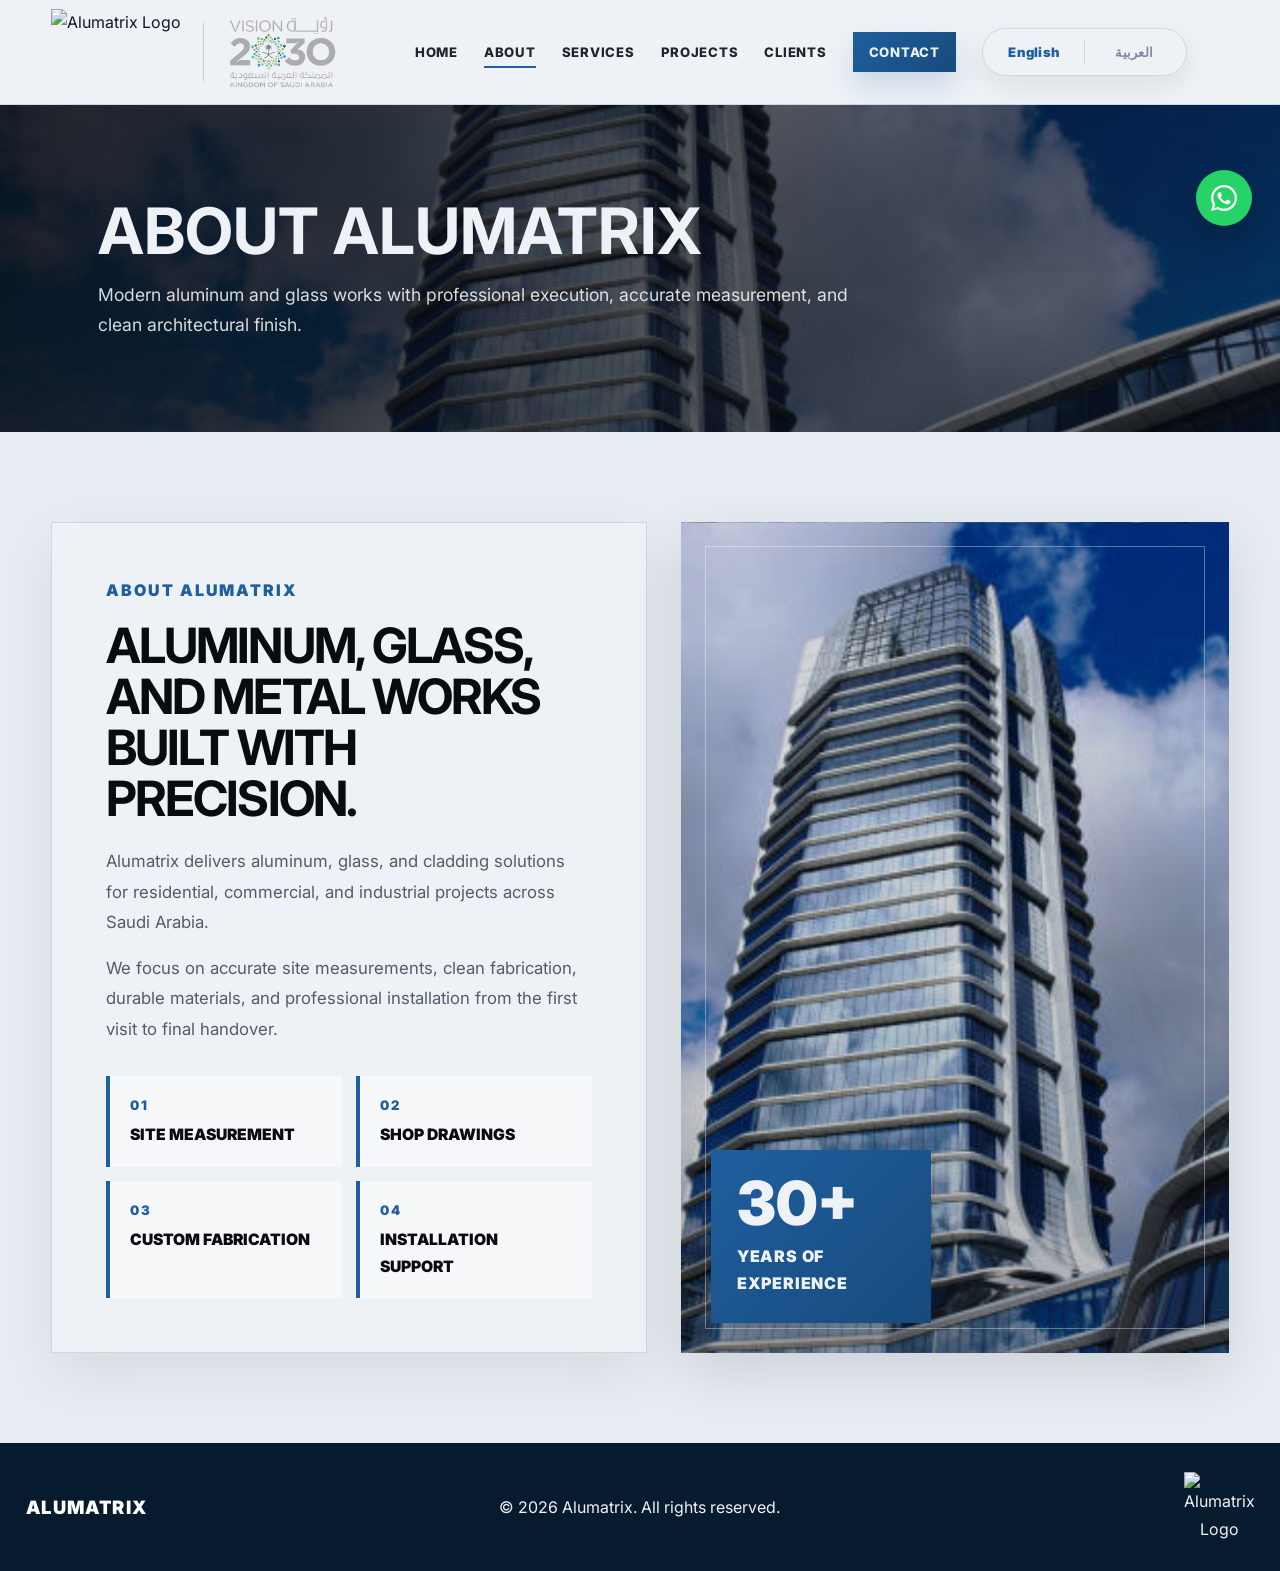
==== commit 9f635d3d: "Update about.html" ====
--- a/about.html
+++ b/about.html
@@ -1,6 +1,8 @@
 <!DOCTYPE html>
 <html lang="en">
 <head>
+  <link rel="icon" type="image/png" href="images/favicon.png?v=2">
+<link rel="shortcut icon" type="image/png" href="images/favicon.png?v=2">
   <meta charset="UTF-8">
   <meta name="viewport" content="width=device-width, initial-scale=1.0">
 
@@ -173,4 +175,4 @@
   </svg>
 </a>
 </body>
-</html>+</html>
